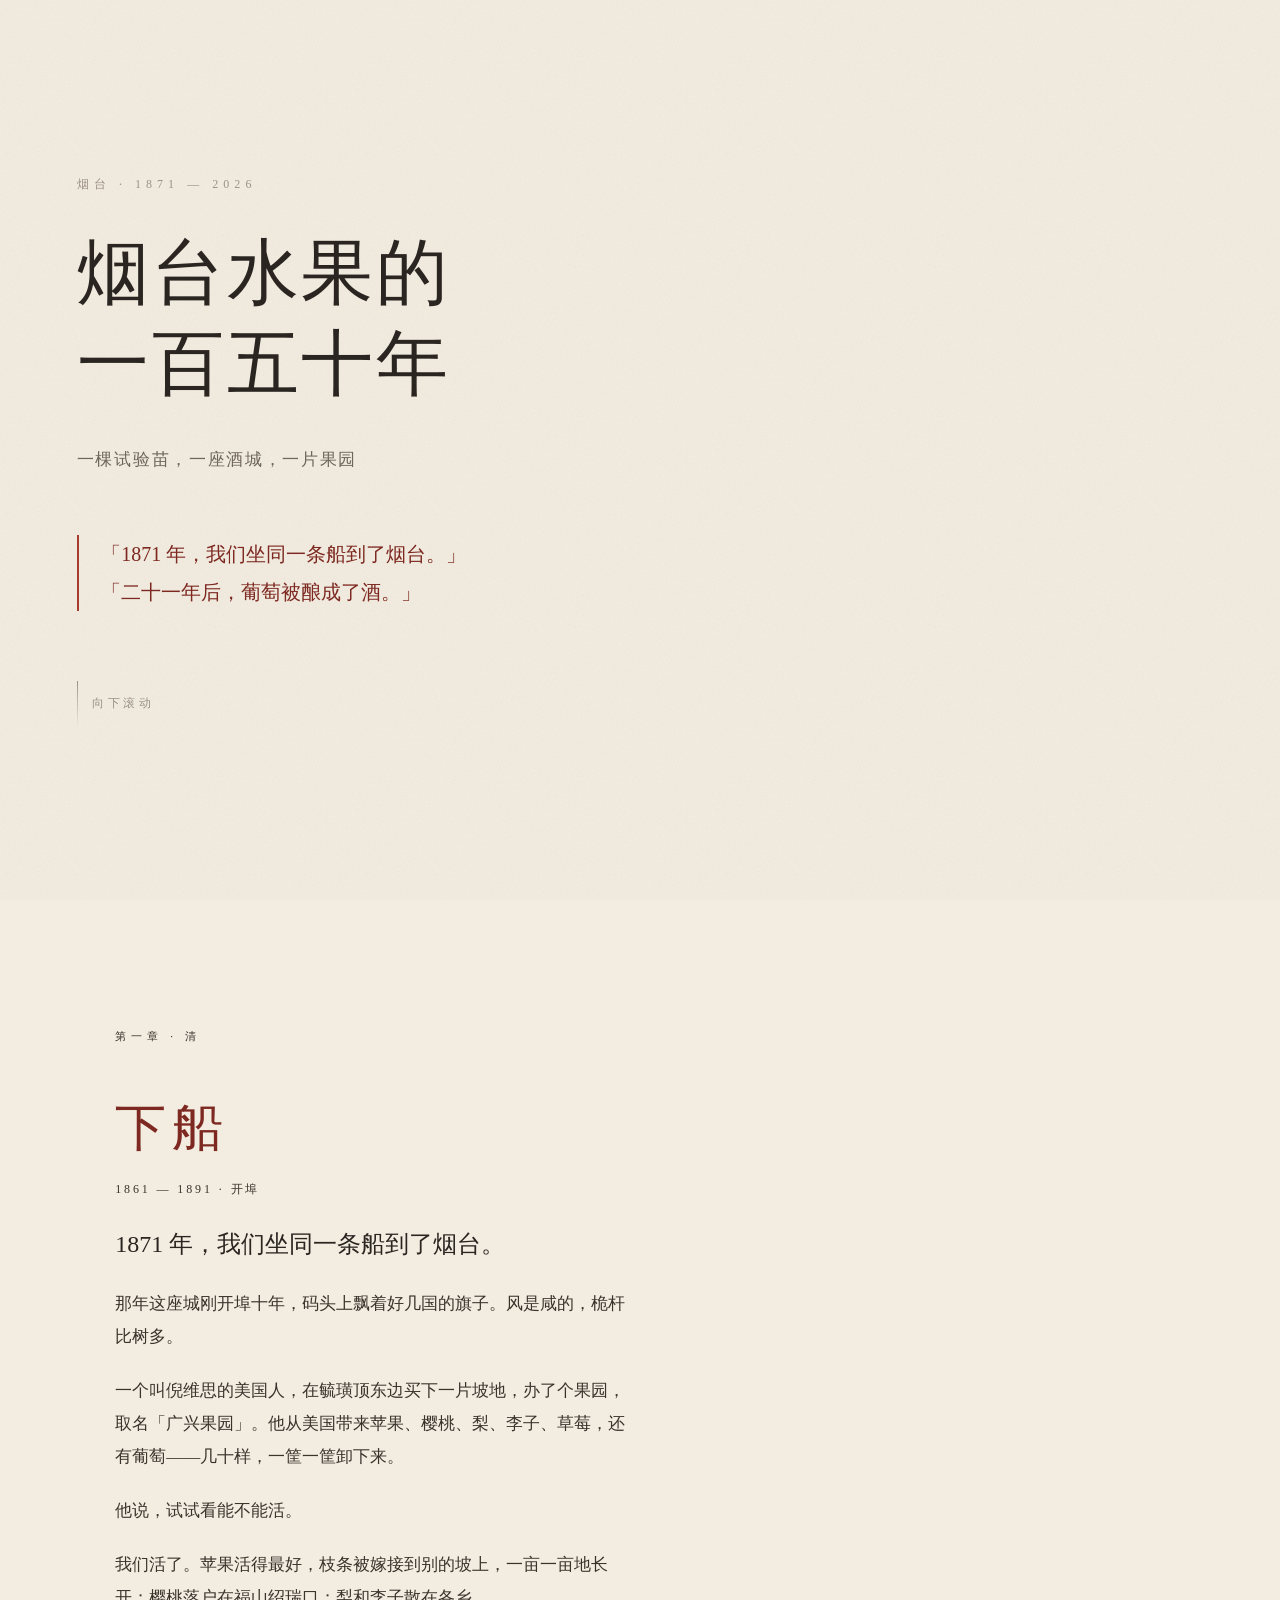
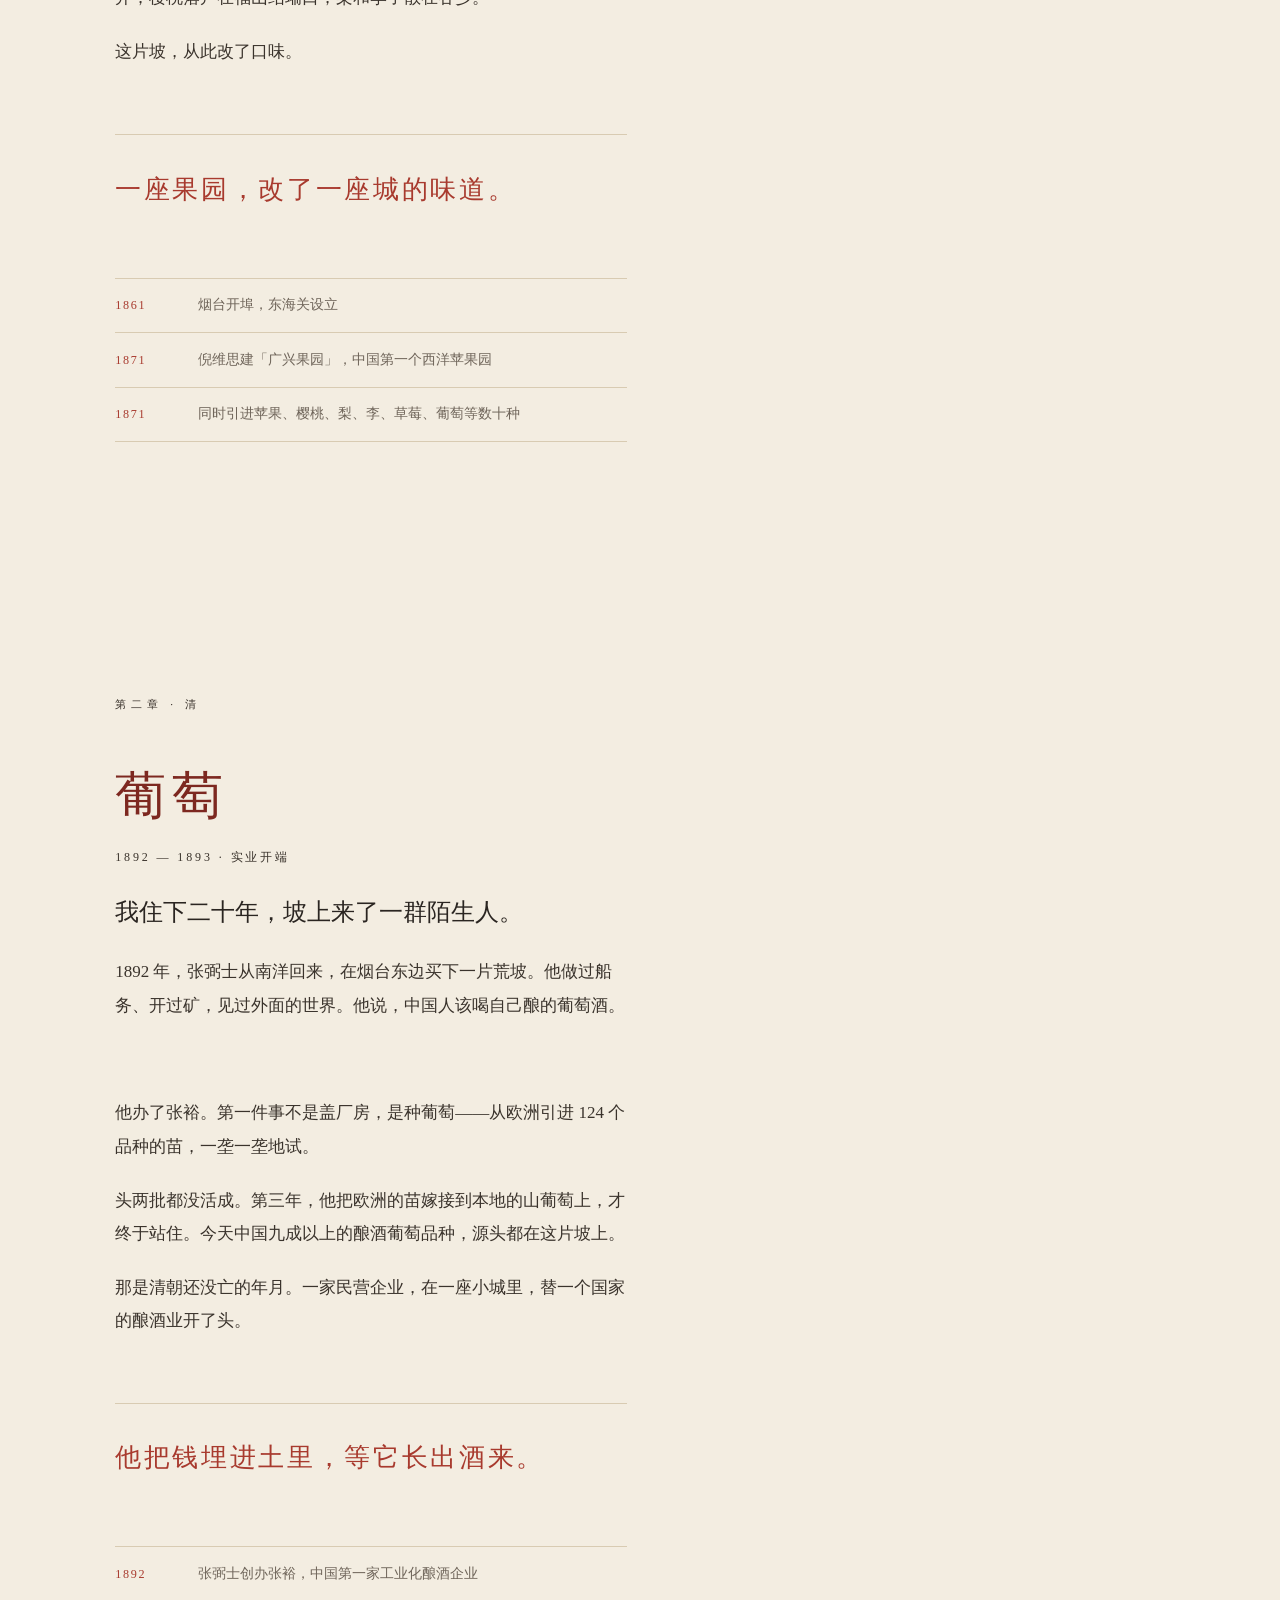
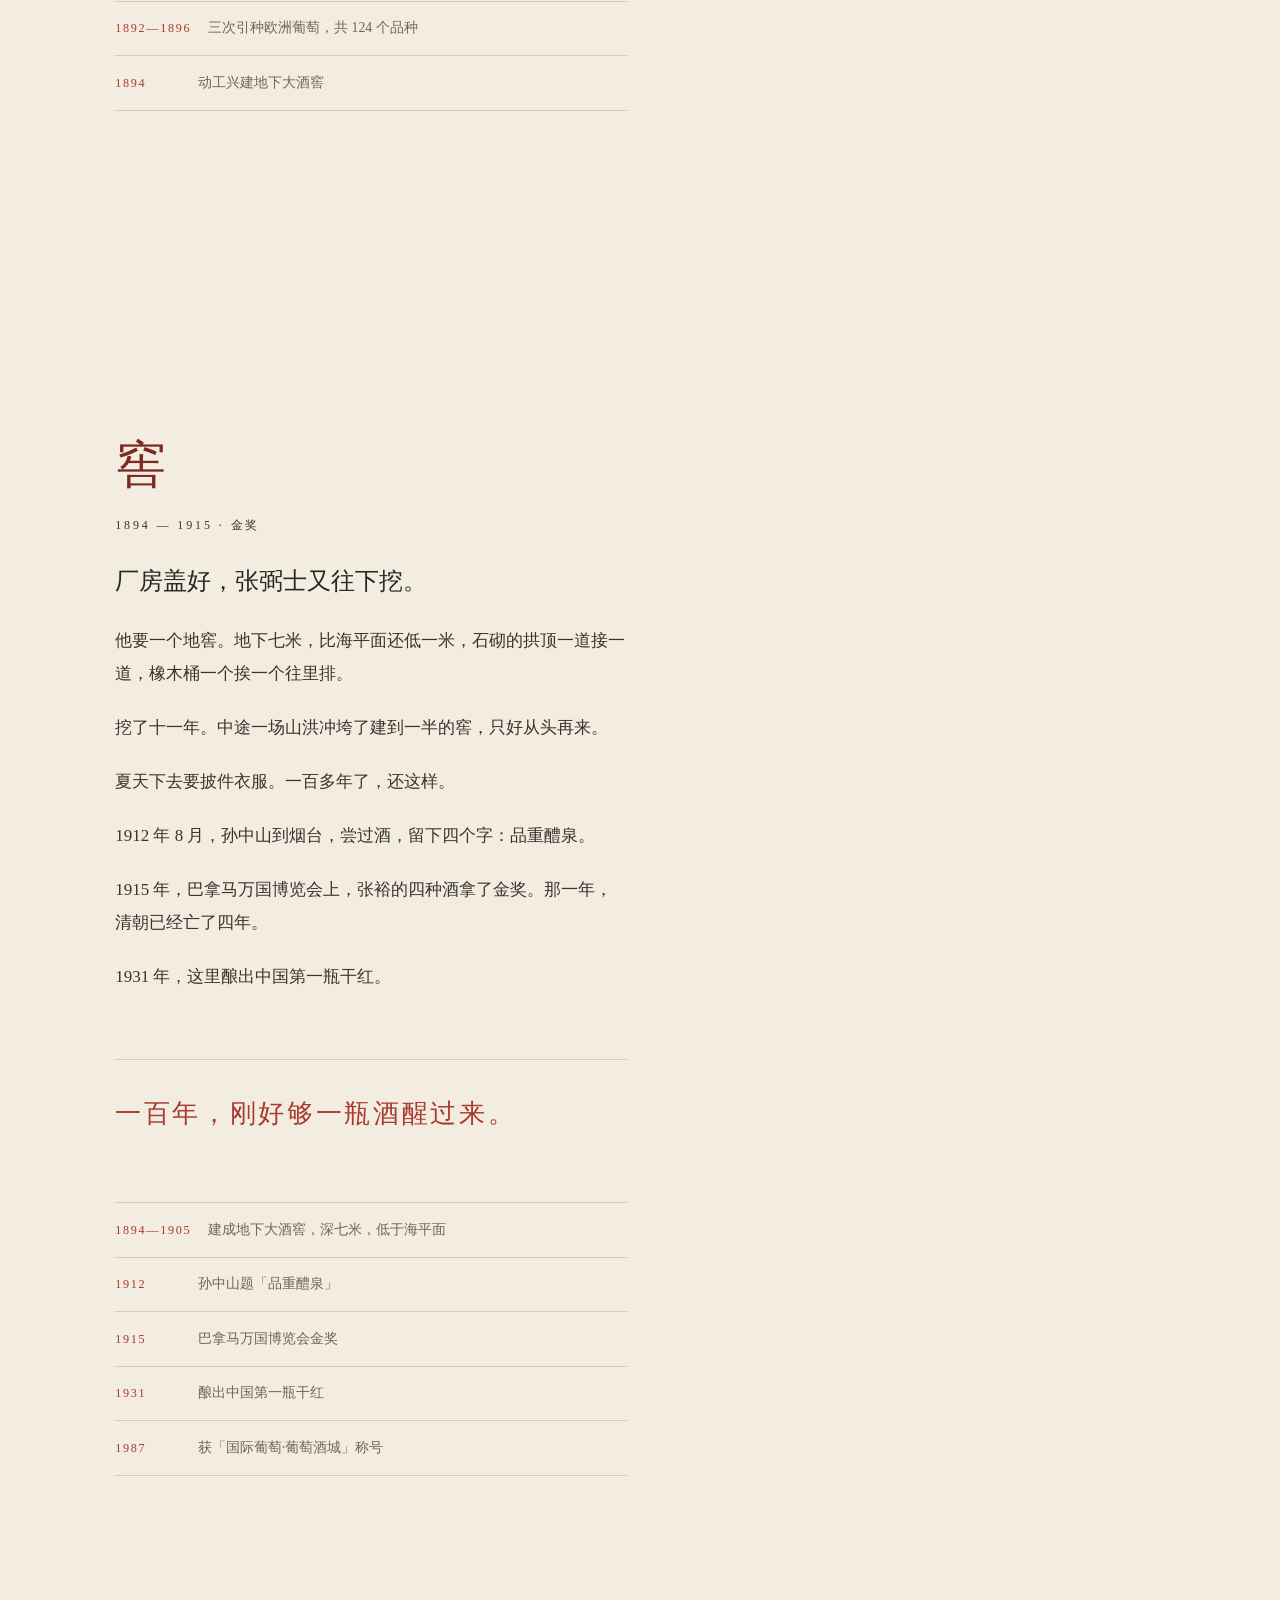
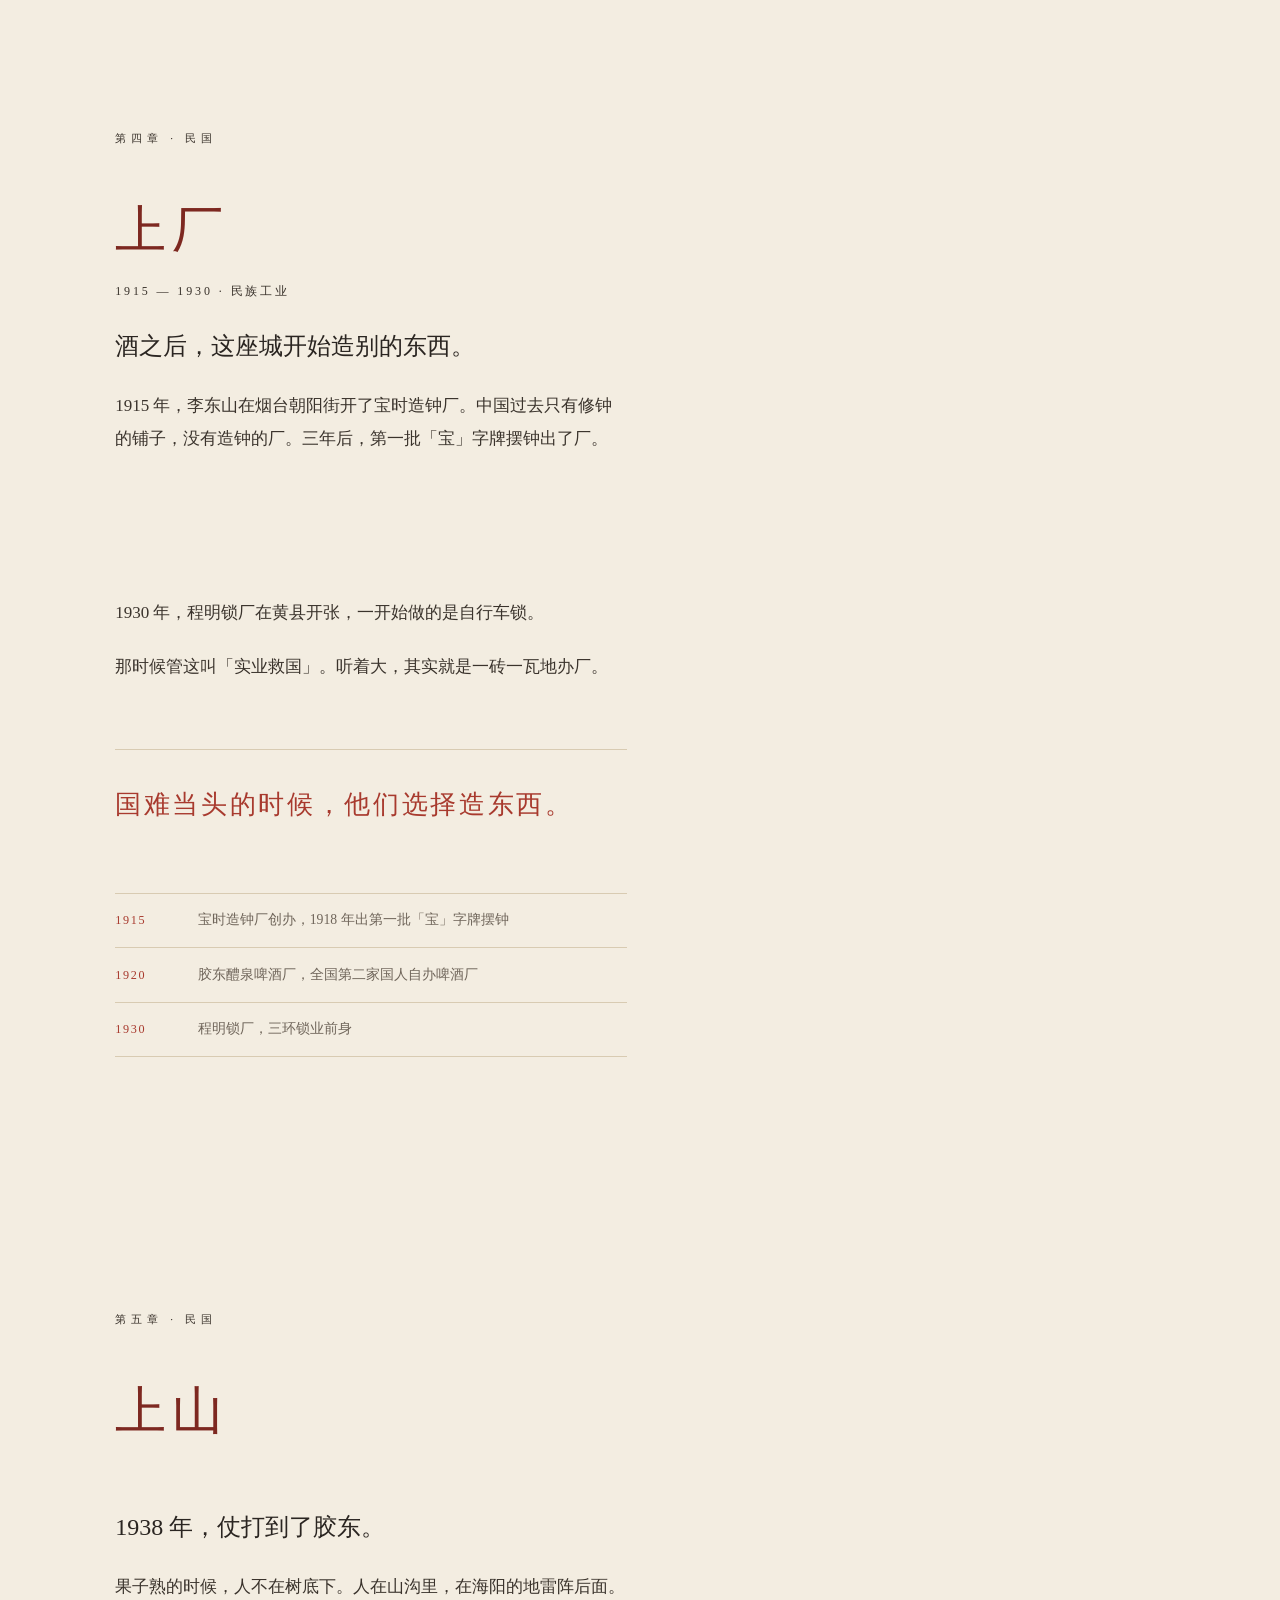
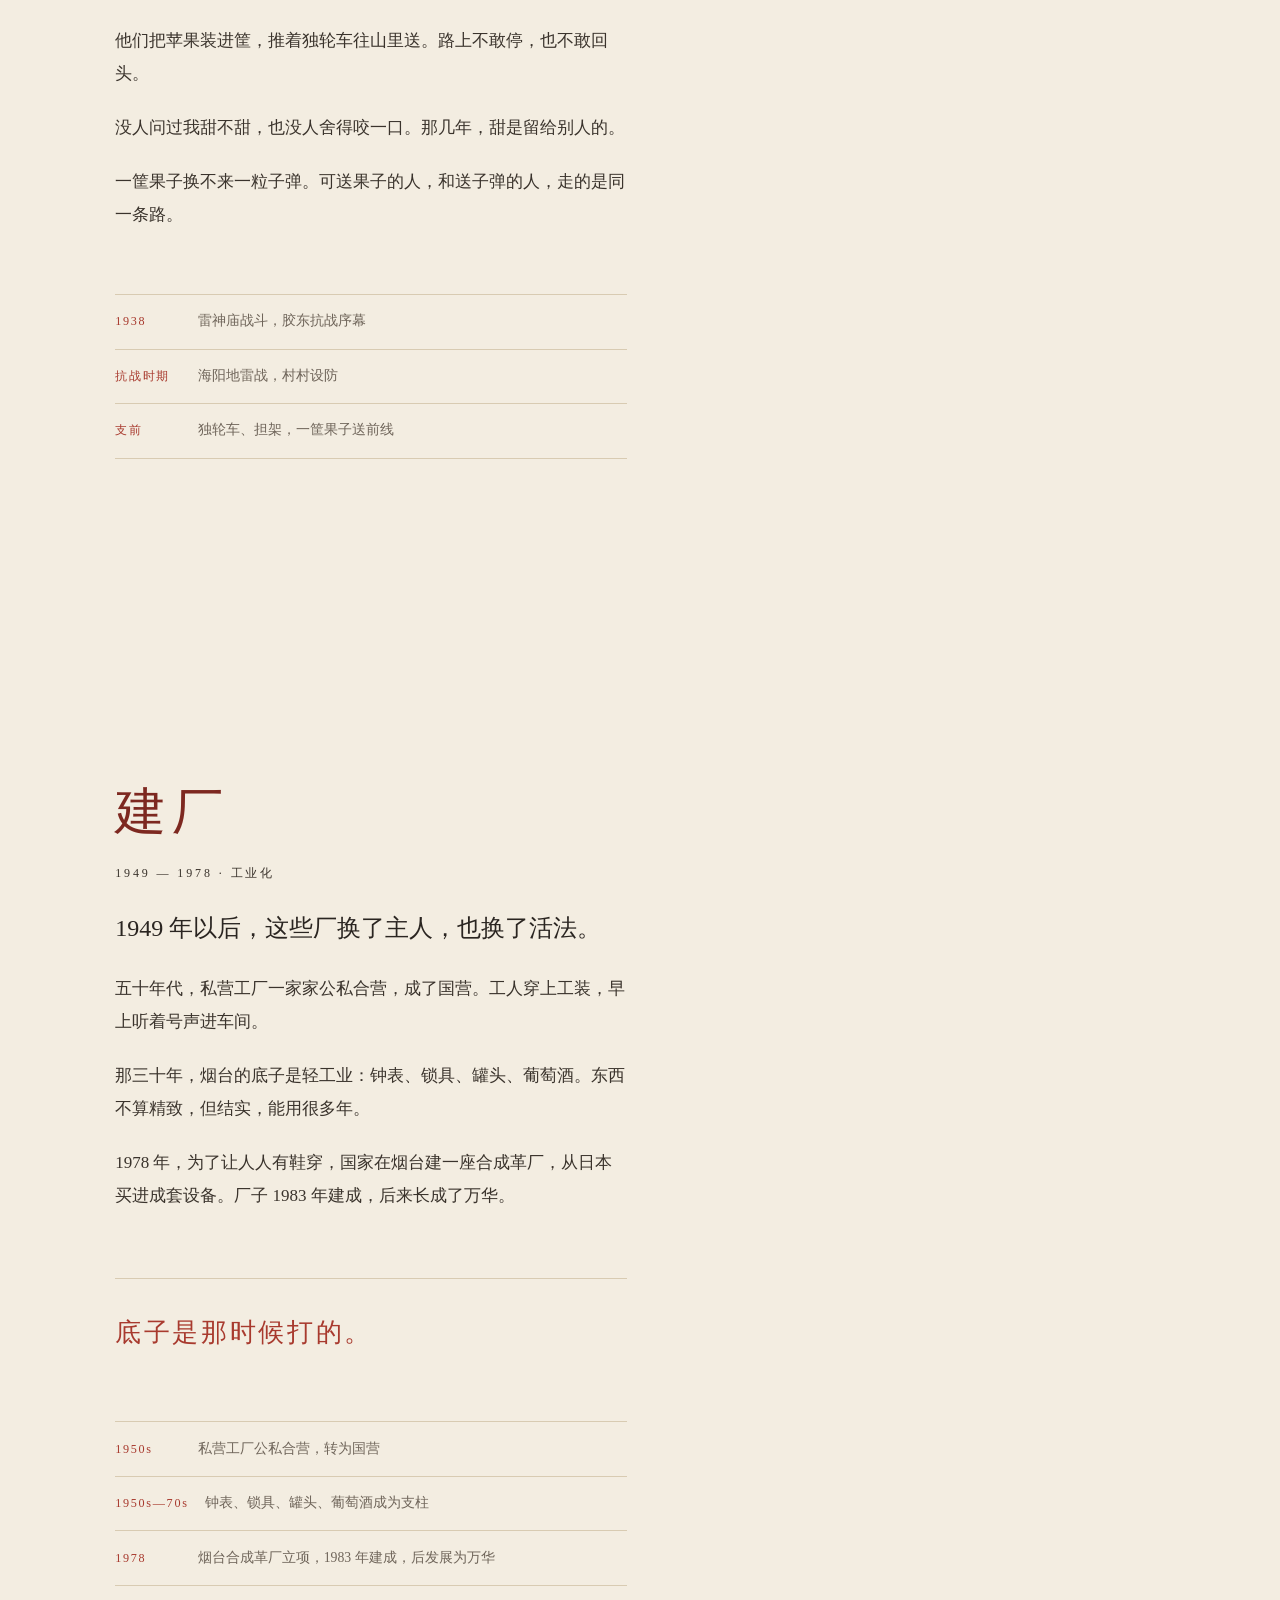
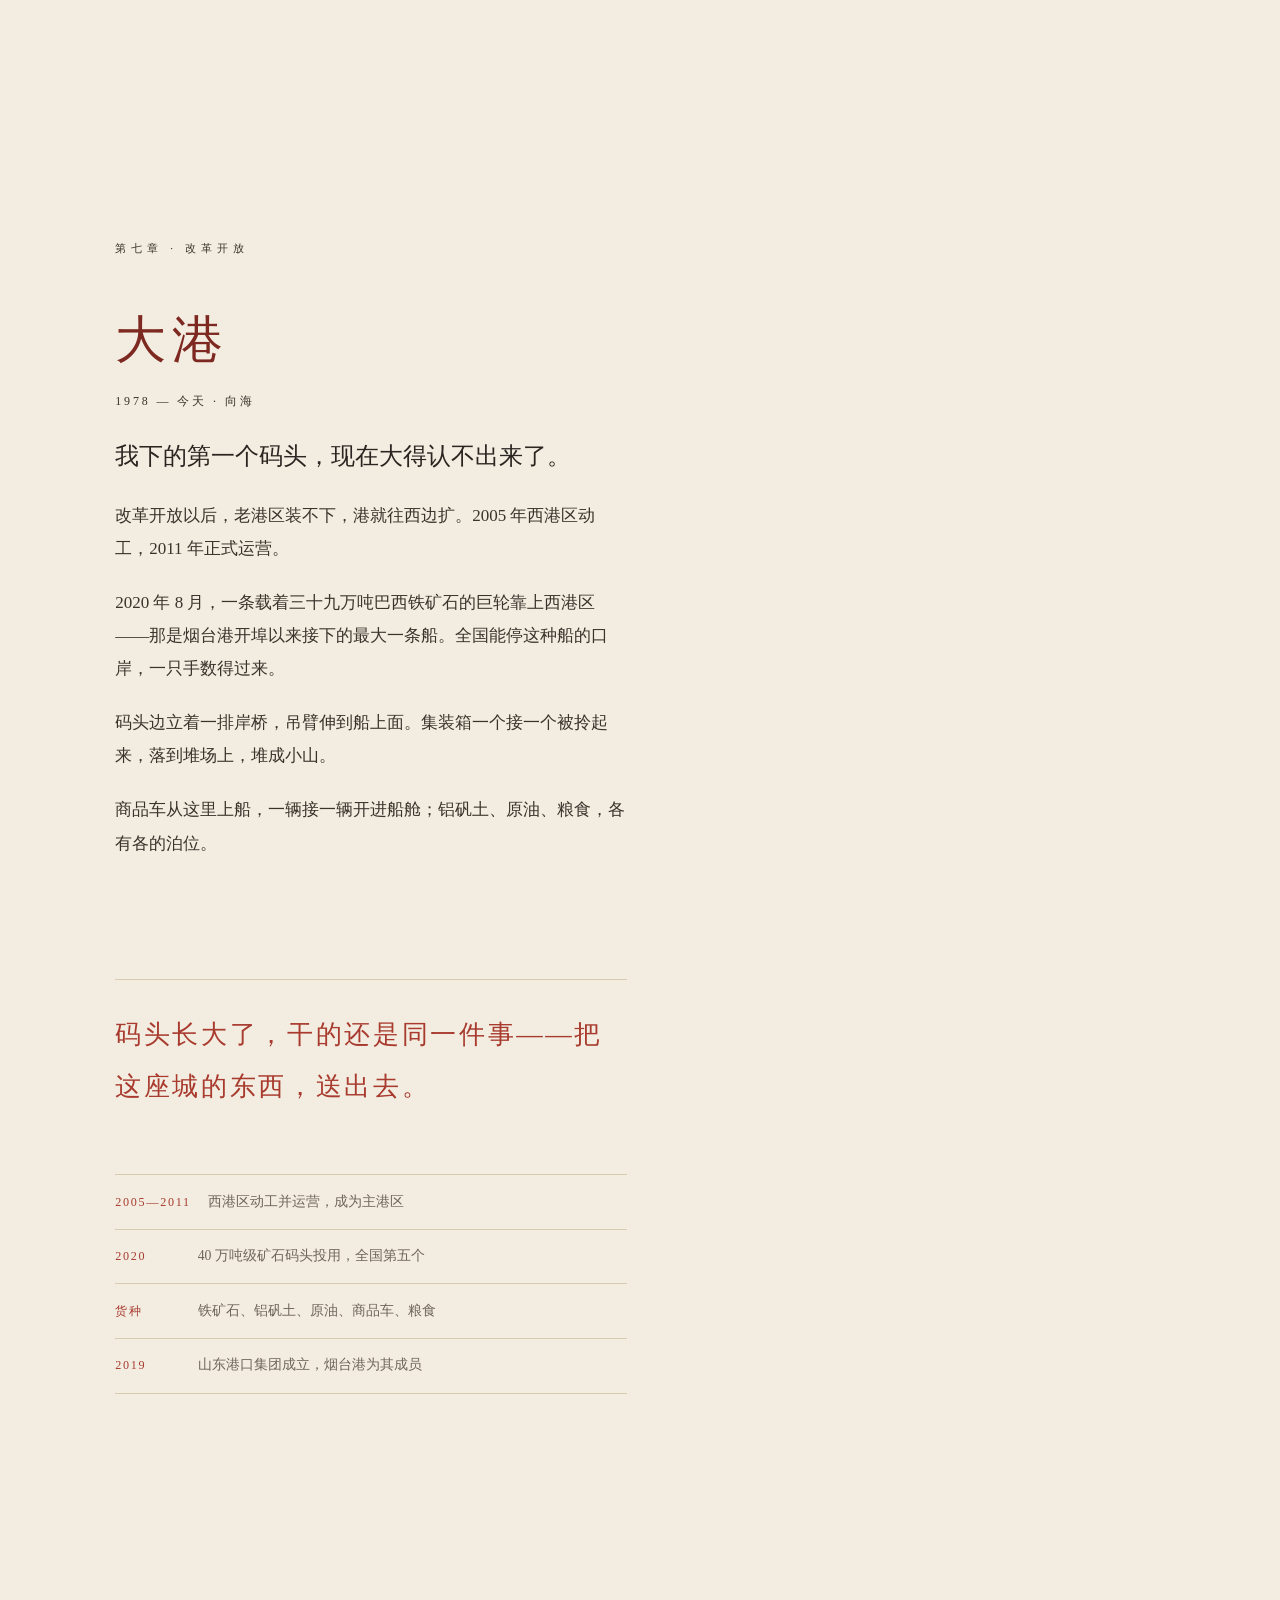
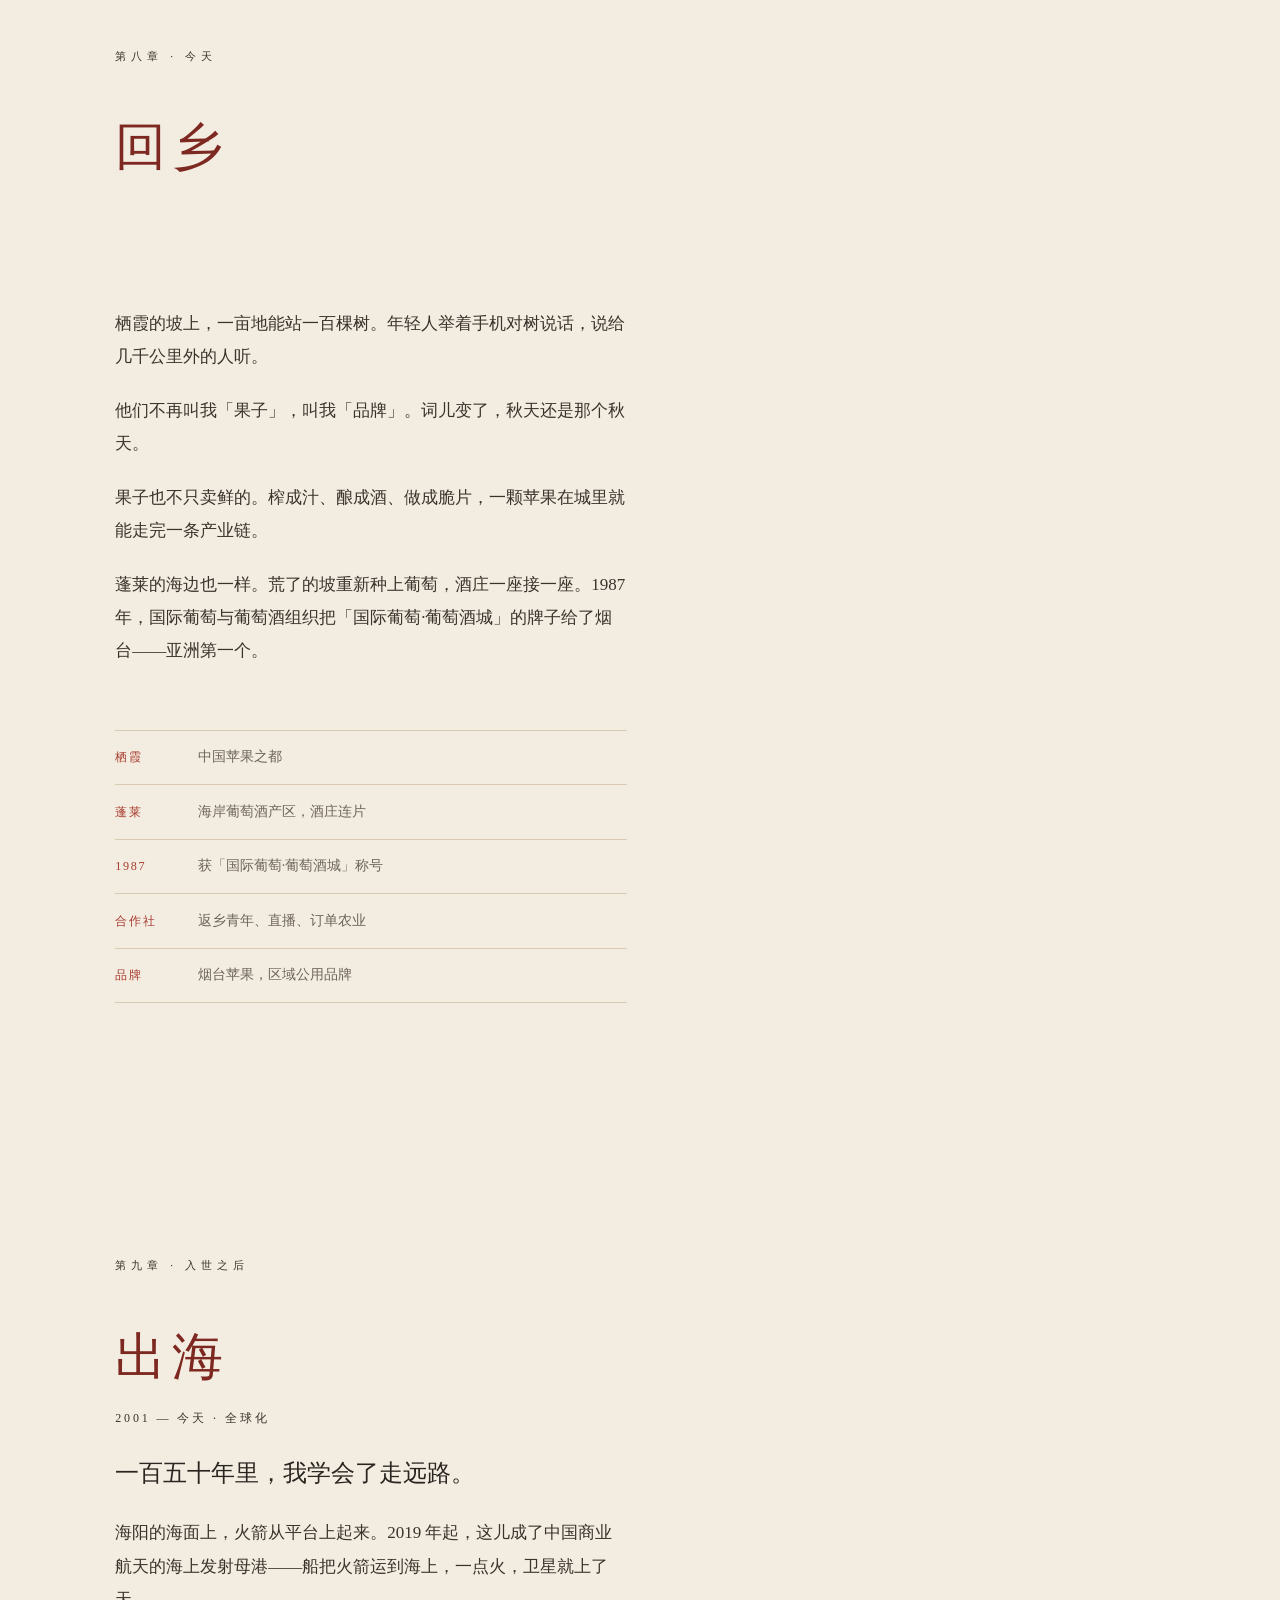
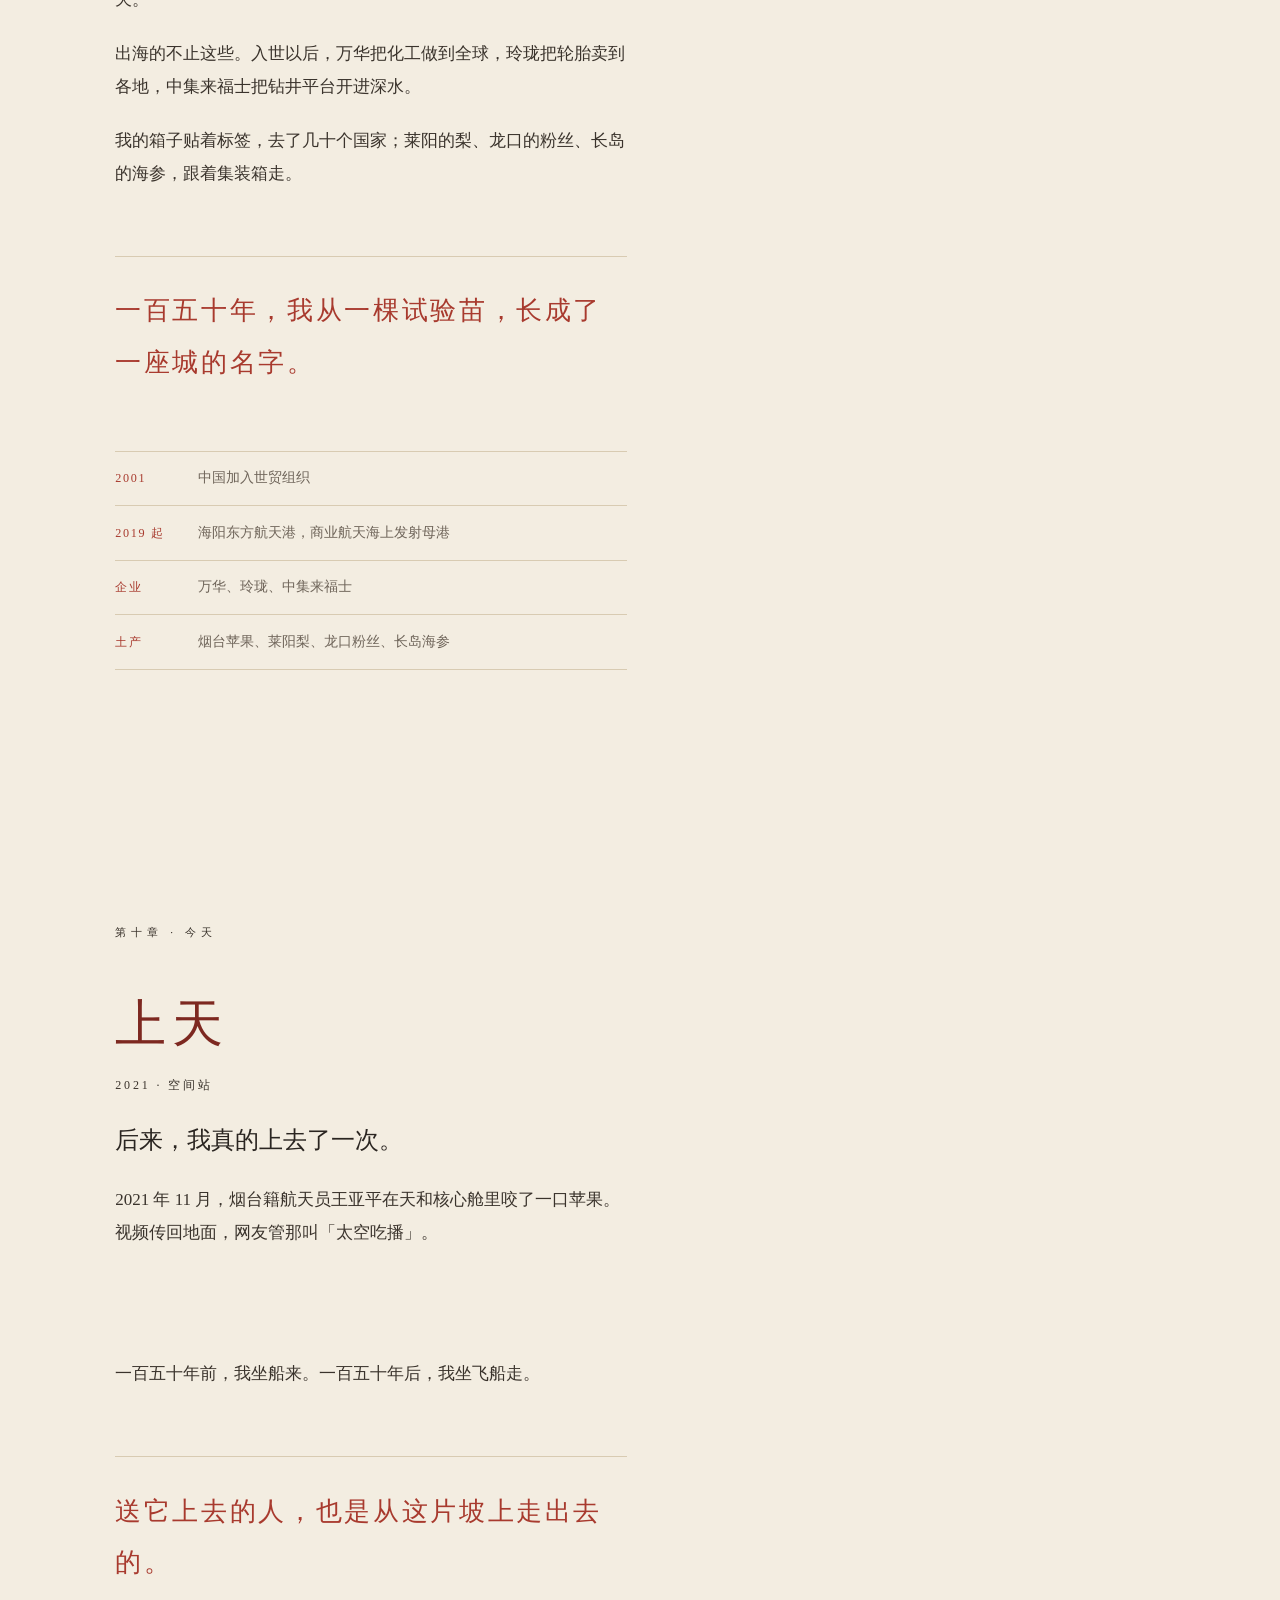
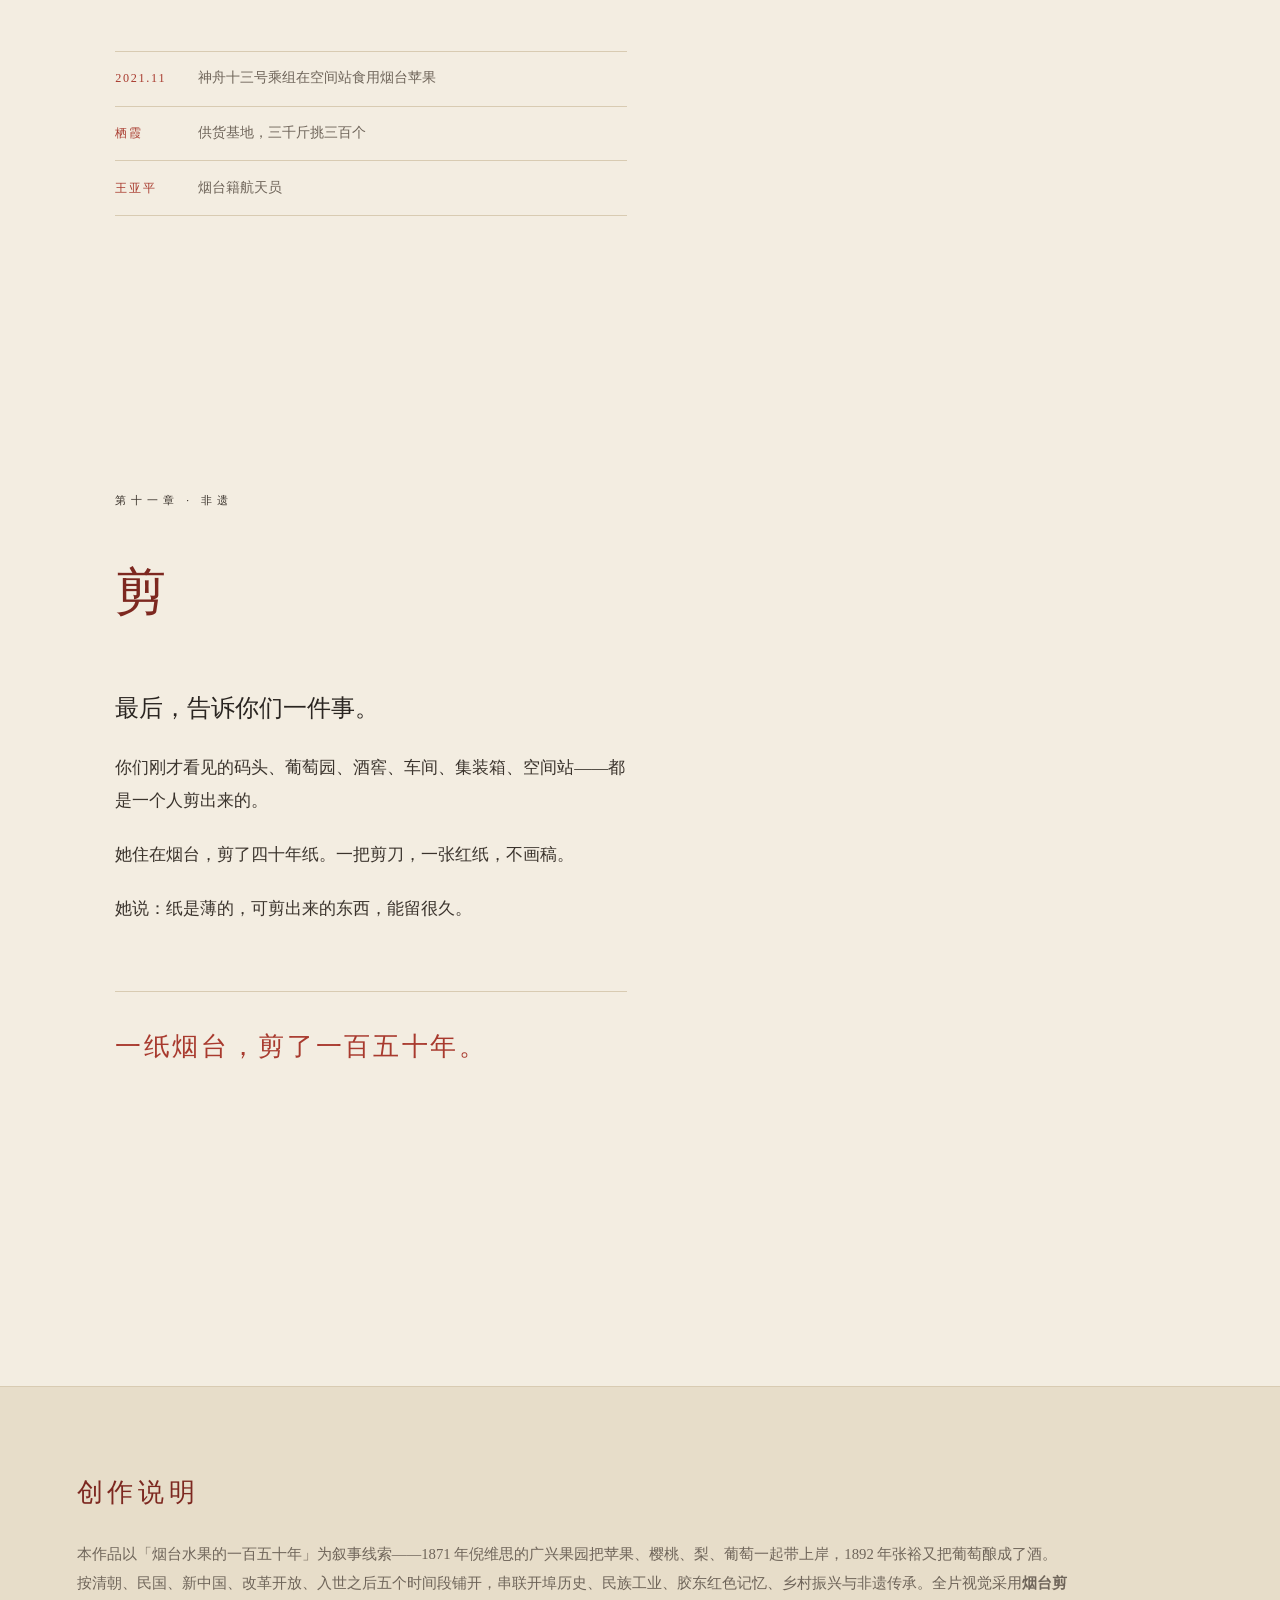
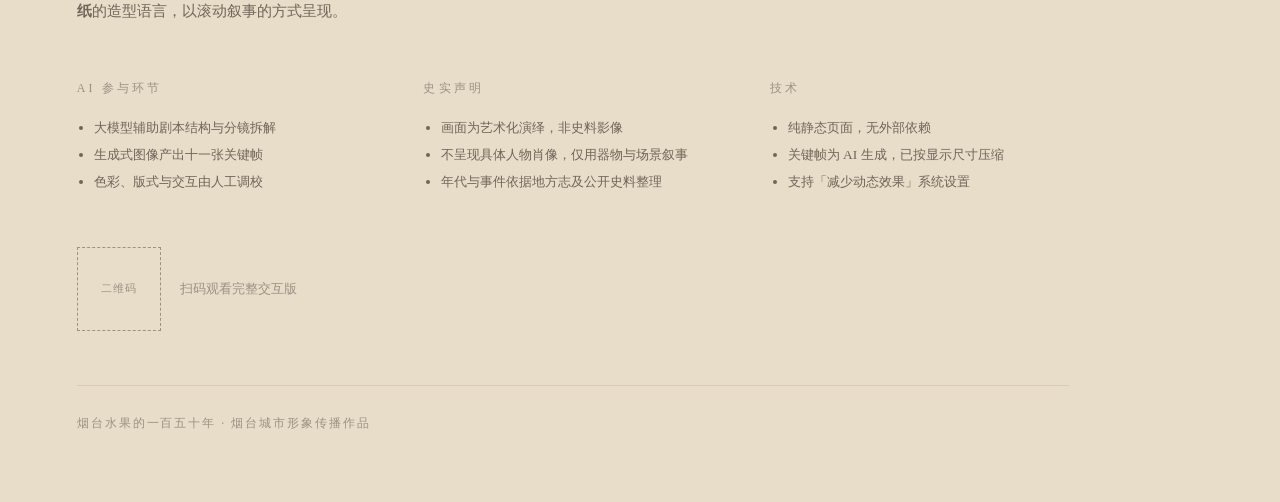
==== index.html @ d1e762d7 "烟台水果的一百五十年：剪纸滚动叙事网页 按清朝、民国、新中国、改革开放、入世之后五个时间段铺开， 十一章对应十一张 AI 生成剪纸关键帧：    下船 1861 · 葡萄 1892 · 窖 1894 " ====
<!DOCTYPE html>
<html lang="zh-CN">
<head>
<meta charset="UTF-8">
<meta name="viewport" content="width=device-width, initial-scale=1">
<title>烟台水果的一百五十年</title>
<meta name="description" content="用烟台剪纸的视觉语言，讲述烟台水果从 1871 年到今天的一百五十年。">
<link rel="stylesheet" href="assets/css/style.css">
<!-- 无脚本时不要藏文字，否则禁用 JS 的人会看到一片空白 -->
<script>document.documentElement.className += ' js';</script>
<link rel="preload" as="image"
      imagesrcset="assets/img/scene-1-800.webp 800w, assets/img/scene-1-1080.webp 1080w, assets/img/scene-1.webp 1536w"
      imagesizes="(max-width: 900px) 86vw, 620px">
</head>
<body>

<div class="progress" aria-hidden="true"><i id="progressBar"></i></div>

<nav class="rail" aria-label="章节导航">
  <a href="#ch1"  data-nav="1"  title="壹 · 下船"><span></span></a>
  <a href="#ch2"  data-nav="2"  title="贰 · 葡萄"><span></span></a>
  <a href="#ch3"  data-nav="3"  title="叁 · 窖"><span></span></a>
  <a href="#ch4"  data-nav="4"  title="肆 · 上厂"><span></span></a>
  <a href="#ch5"  data-nav="5"  title="伍 · 上山"><span></span></a>
  <a href="#ch6"  data-nav="6"  title="陆 · 建厂"><span></span></a>
  <a href="#ch7"  data-nav="7"  title="柒 · 大港"><span></span></a>
  <a href="#ch8"  data-nav="8"  title="捌 · 回乡"><span></span></a>
  <a href="#ch9"  data-nav="9"  title="玖 · 出海"><span></span></a>
  <a href="#ch10" data-nav="10" title="拾 · 上天"><span></span></a>
  <a href="#ch11" data-nav="11" title="拾壹 · 剪"><span></span></a>
</nav>

<!-- 固定舞台：一张张剪纸 -->
<div class="stage" id="stage" aria-hidden="true">
  <div class="paper-frame" id="paperFrame">
    <div class="stage-inner" id="stageInner">

      <div class="scene" id="scene-1">
        <img src="assets/img/scene-1.webp"
             srcset="assets/img/scene-1-800.webp 800w,
                     assets/img/scene-1-1080.webp 1080w,
                     assets/img/scene-1.webp 1536w"
             sizes="(max-width: 900px) 86vw, 620px"
             width="1536" height="1024"
             alt="剪纸：1861 年烟台开埠的码头，帆船、烟台山灯塔，栈桥上一只装着苹果的木箱" decoding="async">
      </div>

      <div class="scene" id="scene-2">
        <img src="assets/img/scene-2.webp"
             srcset="assets/img/scene-2-800.webp 800w,
                     assets/img/scene-2-1080.webp 1080w,
                     assets/img/scene-2.webp 1536w"
             sizes="(max-width: 900px) 86vw, 620px"
             width="1536" height="1024" loading="lazy"
             alt="剪纸：山坡上的葡萄园，一排排葡萄架垂着果子，坡顶一座石砌小楼，远处是海" decoding="async">
      </div>

      <div class="scene" id="scene-3">
        <img src="assets/img/scene-3.webp"
             srcset="assets/img/scene-3-800.webp 800w,
                     assets/img/scene-3-1080.webp 1080w,
                     assets/img/scene-3.webp 1536w"
             sizes="(max-width: 900px) 86vw, 620px"
             width="1536" height="1024" loading="lazy"
             alt="剪纸：地下酒窖的拱形甬道，两侧排列着橡木酒桶，尽头透进一点光" decoding="async">
      </div>

      <div class="scene" id="scene-4">
        <img src="assets/img/scene-4.webp"
             srcset="assets/img/scene-4-800.webp 800w,
                     assets/img/scene-4-1080.webp 1080w,
                     assets/img/scene-4.webp 1536w"
             sizes="(max-width: 900px) 86vw, 620px"
             width="1536" height="1024" loading="lazy"
             alt="剪纸：红酒瓶与高脚杯、啤酒杯、苹果、梨、老式座钟并排摆在长桌上" decoding="async">
      </div>

      <div class="scene" id="scene-5">
        <img src="assets/img/scene-5.webp"
             srcset="assets/img/scene-5-800.webp 800w,
                     assets/img/scene-5-1080.webp 1080w,
                     assets/img/scene-5.webp 1536w"
             sizes="(max-width: 900px) 86vw, 620px"
             width="1536" height="1024" loading="lazy"
             alt="剪纸：胶东山区，一个人推着独轮车往山里送苹果，山坡上是松树与秋雁" decoding="async">
      </div>

      <div class="scene" id="scene-6">
        <img src="assets/img/scene-6.webp"
             srcset="assets/img/scene-6-800.webp 800w,
                     assets/img/scene-6-1080.webp 1080w,
                     assets/img/scene-6.webp 1536w"
             sizes="(max-width: 900px) 86vw, 620px"
             width="1536" height="1024" loading="lazy"
             alt="剪纸：上世纪五六十年代的工厂车间，并排的老式机床、天车轨道与砖砌烟囱" decoding="async">
      </div>

      <div class="scene" id="scene-7">
        <img src="assets/img/scene-7.webp"
             srcset="assets/img/scene-7-800.webp 800w,
                     assets/img/scene-7-1080.webp 1080w,
                     assets/img/scene-7.webp 1536w"
             sizes="(max-width: 900px) 86vw, 620px"
             width="1536" height="1024" loading="lazy"
             alt="剪纸：现代集装箱码头，高高的岸桥伸向一艘集装箱船，堆场上码着一层层货柜" decoding="async">
      </div>

      <div class="scene" id="scene-8">
        <img src="assets/img/scene-8.webp"
             srcset="assets/img/scene-8-800.webp 800w,
                     assets/img/scene-8-1080.webp 1080w,
                     assets/img/scene-8.webp 1536w"
             sizes="(max-width: 900px) 86vw, 620px"
             width="1536" height="1024" loading="lazy"
             alt="剪纸：栖霞的苹果园秋收，梯田上立着风机，树下摆着装满苹果的柳条筐" decoding="async">
      </div>

      <div class="scene" id="scene-9">
        <img src="assets/img/scene-9.webp"
             srcset="assets/img/scene-9-800.webp 800w,
                     assets/img/scene-9-1080.webp 1080w,
                     assets/img/scene-9.webp 1536w"
             sizes="(max-width: 900px) 86vw, 620px"
             width="1536" height="1024" loading="lazy"
             alt="剪纸：海阳海上发射平台，火箭升空，海浪与贴着标签的木箱" decoding="async">
      </div>

      <div class="scene" id="scene-10">
        <img src="assets/img/scene-10.webp"
             srcset="assets/img/scene-10-800.webp 800w,
                     assets/img/scene-10-1080.webp 1080w,
                     assets/img/scene-10.webp 1536w"
             sizes="(max-width: 900px) 86vw, 620px"
             width="1536" height="1024" loading="lazy"
             alt="剪纸：航天员在天和核心舱里举起一枚咬过一口的苹果，舷窗外是地球的弧线" decoding="async">
      </div>

      <div class="scene" id="scene-11">
        <img src="assets/img/scene-11.webp"
             srcset="assets/img/scene-11-800.webp 800w,
                     assets/img/scene-11-1080.webp 1080w,
                     assets/img/scene-11.webp 1536w"
             sizes="(max-width: 900px) 86vw, 620px"
             width="1536" height="1024" loading="lazy"
             alt="剪纸：一张红纸上剪出苹果的形状，旁边放着一把剪刀和红色纸屑" decoding="async">
      </div>

    </div>
  </div>
</div>

<header class="hero">
  <div class="hero-inner">
    <p class="eyebrow">烟台 · 1871 — 2026</p>
    <h1>烟台水果的<br>一百五十年</h1>
    <p class="hero-sub">一棵试验苗，一座酒城，一片果园</p>
    <p class="hero-quote">「1871 年，我们坐同一条船到了烟台。」<br>「二十一年后，葡萄被酿成了酒。」</p>
    <div class="scroll-hint"><span></span>向下滚动</div>
  </div>
</header>

<main class="scrolly" id="scrolly">
  <div class="copy">

    <section class="ch" id="ch1" data-chapter="1">
      <p class="ch-kicker">第一章 · 清</p>
      <h2>下船</h2>
      <p class="ch-year">1861 — 1891 · 开埠</p>
      <p class="lead">1871 年，我们坐同一条船到了烟台。</p>
      <p>那年这座城刚开埠十年，码头上飘着好几国的旗子。风是咸的，桅杆比树多。</p>
      <p>一个叫倪维思的美国人，在毓璜顶东边买下一片坡地，办了个果园，取名「广兴果园」。他从美国带来苹果、樱桃、梨、李子、草莓，还有葡萄——几十样，一筐一筐卸下来。</p>
      <p>他说，试试看能不能活。</p>
      <p>我们活了。苹果活得最好，枝条被嫁接到别的坡上，一亩一亩地长开；樱桃落户在福山绍瑞口；梨和李子散在各乡。</p>
      <p>这片坡，从此改了口味。</p>
      <p class="punch">一座果园，改了一座城的味道。</p>
      <ul class="facts">
        <li><b>1861</b> 烟台开埠，东海关设立</li>
        <li><b>1871</b> 倪维思建「广兴果园」，中国第一个西洋苹果园</li>
        <li><b>1871</b> 同时引进苹果、樱桃、梨、李、草莓、葡萄等数十种</li>
      </ul>
    </section>

    <section class="ch" id="ch2" data-chapter="2">
      <p class="ch-kicker">第二章 · 清</p>
      <h2>葡萄</h2>
      <p class="ch-year">1892 — 1893 · 实业开端</p>
      <p class="lead">我住下二十年，坡上来了一群陌生人。</p>
      <p>1892 年，张弼士从南洋回来，在烟台东边买下一片荒坡。他做过船务、开过矿，见过外面的世界。他说，中国人该喝自己酿的葡萄酒。</p>
      <p>倪维思带来的那些葡萄是吃的。这一批不一样，是拿来酿的。</p>
      <p>他办了张裕。第一件事不是盖厂房，是种葡萄——从欧洲引进 124 个品种的苗，一垄一垄地试。</p>
      <p>头两批都没活成。第三年，他把欧洲的苗嫁接到本地的山葡萄上，才终于站住。今天中国九成以上的酿酒葡萄品种，源头都在这片坡上。</p>
      <p>那是清朝还没亡的年月。一家民营企业，在一座小城里，替一个国家的酿酒业开了头。</p>
      <p class="punch">他把钱埋进土里，等它长出酒来。</p>
      <ul class="facts">
        <li><b>1892</b> 张弼士创办张裕，中国第一家工业化酿酒企业</li>
        <li><b>1892—1896</b> 三次引种欧洲葡萄，共 124 个品种</li>
        <li><b>1894</b> 动工兴建地下大酒窖</li>
      </ul>
    </section>

    <section class="ch" id="ch3" data-chapter="3">
      <p class="ch-kicker">第三章 · 清</p>
      <h2>窖</h2>
      <p class="ch-year">1894 — 1915 · 金奖</p>
      <p class="lead">厂房盖好，张弼士又往下挖。</p>
      <p>他要一个地窖。地下七米，比海平面还低一米，石砌的拱顶一道接一道，橡木桶一个挨一个往里排。</p>
      <p>挖了十一年。中途一场山洪冲垮了建到一半的窖，只好从头再来。</p>
      <p>夏天下去要披件衣服。一百多年了，还这样。</p>
      <p>1912 年 8 月，孙中山到烟台，尝过酒，留下四个字：品重醴泉。</p>
      <p>1915 年，巴拿马万国博览会上，张裕的四种酒拿了金奖。那一年，清朝已经亡了四年。</p>
      <p>1931 年，这里酿出中国第一瓶干红。</p>
      <p class="punch">一百年，刚好够一瓶酒醒过来。</p>
      <ul class="facts">
        <li><b>1894—1905</b> 建成地下大酒窖，深七米，低于海平面</li>
        <li><b>1912</b> 孙中山题「品重醴泉」</li>
        <li><b>1915</b> 巴拿马万国博览会金奖</li>
        <li><b>1931</b> 酿出中国第一瓶干红</li>
        <li><b>1987</b> 获「国际葡萄·葡萄酒城」称号</li>
      </ul>
    </section>

    <section class="ch" id="ch4" data-chapter="4">
      <p class="ch-kicker">第四章 · 民国</p>
      <h2>上厂</h2>
      <p class="ch-year">1915 — 1930 · 民族工业</p>
      <p class="lead">酒之后，这座城开始造别的东西。</p>
      <p>1915 年，李东山在烟台朝阳街开了宝时造钟厂。中国过去只有修钟的铺子，没有造钟的厂。三年后，第一批「宝」字牌摆钟出了厂。</p>
      <p>1920 年，荣成的王益斋几个人凑了五万大洋，在南山脚下办起胶东醴泉啤酒厂——全国第二家国人自办的啤酒厂。头几年一直赔钱，磨麦子的还是驴。</p>
      <p>1930 年，程明锁厂在黄县开张，一开始做的是自行车锁。</p>
      <p>那时候管这叫「实业救国」。听着大，其实就是一砖一瓦地办厂。</p>
      <p class="punch">国难当头的时候，他们选择造东西。</p>
      <ul class="facts">
        <li><b>1915</b> 宝时造钟厂创办，1918 年出第一批「宝」字牌摆钟</li>
        <li><b>1920</b> 胶东醴泉啤酒厂，全国第二家国人自办啤酒厂</li>
        <li><b>1930</b> 程明锁厂，三环锁业前身</li>
      </ul>
    </section>

    <section class="ch" id="ch5" data-chapter="5">
      <p class="ch-kicker">第五章 · 民国</p>
      <h2>上山</h2>
      <p class="ch-year">1938 — 1949 · 支前</p>
      <p class="lead">1938 年，仗打到了胶东。</p>
      <p>果子熟的时候，人不在树底下。人在山沟里，在海阳的地雷阵后面。</p>
      <p>他们把苹果装进筐，推着独轮车往山里送。路上不敢停，也不敢回头。</p>
      <p>没人问过我甜不甜，也没人舍得咬一口。那几年，甜是留给别人的。</p>
      <p>一筐果子换不来一粒子弹。可送果子的人，和送子弹的人，走的是同一条路。</p>
      <ul class="facts">
        <li><b>1938</b> 雷神庙战斗，胶东抗战序幕</li>
        <li><b>抗战时期</b> 海阳地雷战，村村设防</li>
        <li><b>支前</b> 独轮车、担架，一筐果子送前线</li>
      </ul>
    </section>

    <section class="ch" id="ch6" data-chapter="6">
      <p class="ch-kicker">第六章 · 新中国</p>
      <h2>建厂</h2>
      <p class="ch-year">1949 — 1978 · 工业化</p>
      <p class="lead">1949 年以后，这些厂换了主人，也换了活法。</p>
      <p>五十年代，私营工厂一家家公私合营，成了国营。工人穿上工装，早上听着号声进车间。</p>
      <p>那三十年，烟台的底子是轻工业：钟表、锁具、罐头、葡萄酒。东西不算精致，但结实，能用很多年。</p>
      <p>1978 年，为了让人人有鞋穿，国家在烟台建一座合成革厂，从日本买进成套设备。厂子 1983 年建成，后来长成了万华。</p>
      <p class="punch">底子是那时候打的。</p>
      <ul class="facts">
        <li><b>1950s</b> 私营工厂公私合营，转为国营</li>
        <li><b>1950s—70s</b> 钟表、锁具、罐头、葡萄酒成为支柱</li>
        <li><b>1978</b> 烟台合成革厂立项，1983 年建成，后发展为万华</li>
      </ul>
    </section>

    <section class="ch" id="ch7" data-chapter="7">
      <p class="ch-kicker">第七章 · 改革开放</p>
      <h2>大港</h2>
      <p class="ch-year">1978 — 今天 · 向海</p>
      <p class="lead">我下的第一个码头，现在大得认不出来了。</p>
      <p>改革开放以后，老港区装不下，港就往西边扩。2005 年西港区动工，2011 年正式运营。</p>
      <p>2020 年 8 月，一条载着三十九万吨巴西铁矿石的巨轮靠上西港区——那是烟台港开埠以来接下的最大一条船。全国能停这种船的口岸，一只手数得过来。</p>
      <p>码头边立着一排岸桥，吊臂伸到船上面。集装箱一个接一个被拎起来，落到堆场上，堆成小山。</p>
      <p>商品车从这里上船，一辆接一辆开进船舱；铝矾土、原油、粮食，各有各的泊位。</p>
      <p>一百五十年前，我坐着帆船进来。现在同一片海面上，船比楼还高。</p>
      <p class="punch">码头长大了，干的还是同一件事——把这座城的东西，送出去。</p>
      <ul class="facts">
        <li><b>2005—2011</b> 西港区动工并运营，成为主港区</li>
        <li><b>2020</b> 40 万吨级矿石码头投用，全国第五个</li>
        <li><b>货种</b> 铁矿石、铝矾土、原油、商品车、粮食</li>
        <li><b>2019</b> 山东港口集团成立，烟台港为其成员</li>
      </ul>
    </section>

    <section class="ch" id="ch8" data-chapter="8">
      <p class="ch-kicker">第八章 · 今天</p>
      <h2>回乡</h2>
      <p class="ch-year">乡村振兴</p>
      <p class="lead">后来路通了，人又回来了。</p>
      <p>栖霞的坡上，一亩地能站一百棵树。年轻人举着手机对树说话，说给几千公里外的人听。</p>
      <p>他们不再叫我「果子」，叫我「品牌」。词儿变了，秋天还是那个秋天。</p>
      <p>果子也不只卖鲜的。榨成汁、酿成酒、做成脆片，一颗苹果在城里就能走完一条产业链。</p>
      <p>蓬莱的海边也一样。荒了的坡重新种上葡萄，酒庄一座接一座。1987 年，国际葡萄与葡萄酒组织把「国际葡萄·葡萄酒城」的牌子给了烟台——亚洲第一个。</p>
      <ul class="facts">
        <li><b>栖霞</b> 中国苹果之都</li>
        <li><b>蓬莱</b> 海岸葡萄酒产区，酒庄连片</li>
        <li><b>1987</b> 获「国际葡萄·葡萄酒城」称号</li>
        <li><b>合作社</b> 返乡青年、直播、订单农业</li>
        <li><b>品牌</b> 烟台苹果，区域公用品牌</li>
      </ul>
    </section>

    <section class="ch" id="ch9" data-chapter="9">
      <p class="ch-kicker">第九章 · 入世之后</p>
      <h2>出海</h2>
      <p class="ch-year">2001 — 今天 · 全球化</p>
      <p class="lead">一百五十年里，我学会了走远路。</p>
      <p>海阳的海面上，火箭从平台上起来。2019 年起，这儿成了中国商业航天的海上发射母港——船把火箭运到海上，一点火，卫星就上了天。</p>
      <p>出海的不止这些。入世以后，万华把化工做到全球，玲珑把轮胎卖到各地，中集来福士把钻井平台开进深水。</p>
      <p>我的箱子贴着标签，去了几十个国家；莱阳的梨、龙口的粉丝、长岛的海参，跟着集装箱走。</p>
      <p class="punch">一百五十年，我从一棵试验苗，长成了一座城的名字。</p>
      <ul class="facts">
        <li><b>2001</b> 中国加入世贸组织</li>
        <li><b>2019 起</b> 海阳东方航天港，商业航天海上发射母港</li>
        <li><b>企业</b> 万华、玲珑、中集来福士</li>
        <li><b>土产</b> 烟台苹果、莱阳梨、龙口粉丝、长岛海参</li>
      </ul>
    </section>

    <section class="ch" id="ch10" data-chapter="10">
      <p class="ch-kicker">第十章 · 今天</p>
      <h2>上天</h2>
      <p class="ch-year">2021 · 空间站</p>
      <p class="lead">后来，我真的上去了一次。</p>
      <p>2021 年 11 月，烟台籍航天员王亚平在天和核心舱里咬了一口苹果。视频传回地面，网友管那叫「太空吃播」。</p>
      <p>那批果子来自栖霞。供货的人说，三千斤里挑了三百个——要给在失重里飘了半年的人吃，得挑最周正的。</p>
      <p>一百五十年前，我坐船来。一百五十年后，我坐飞船走。</p>
      <p class="punch">送它上去的人，也是从这片坡上走出去的。</p>
      <ul class="facts">
        <li><b>2021.11</b> 神舟十三号乘组在空间站食用烟台苹果</li>
        <li><b>栖霞</b> 供货基地，三千斤挑三百个</li>
        <li><b>王亚平</b> 烟台籍航天员</li>
      </ul>
    </section>

    <section class="ch" id="ch11" data-chapter="11">
      <p class="ch-kicker">第十一章 · 非遗</p>
      <h2>剪</h2>
      <p class="ch-year">烟台剪纸</p>
      <p class="lead">最后，告诉你们一件事。</p>
      <p>你们刚才看见的码头、葡萄园、酒窖、车间、集装箱、空间站——都是一个人剪出来的。</p>
      <p>她住在烟台，剪了四十年纸。一把剪刀，一张红纸，不画稿。</p>
      <p>她说：纸是薄的，可剪出来的东西，能留很久。</p>
      <p class="punch">一纸烟台，剪了一百五十年。</p>
    </section>

  </div>
</main>

<footer class="site-footer">
  <div class="footer-inner">
    <h3>创作说明</h3>
    <p>本作品以「烟台水果的一百五十年」为叙事线索——1871 年倪维思的广兴果园把苹果、樱桃、梨、葡萄一起带上岸，1892 年张裕又把葡萄酿成了酒。按清朝、民国、新中国、改革开放、入世之后五个时间段铺开，串联开埠历史、民族工业、胶东红色记忆、乡村振兴与非遗传承。全片视觉采用<strong>烟台剪纸</strong>的造型语言，以滚动叙事的方式呈现。</p>
    <div class="footer-cols">
      <div>
        <h4>AI 参与环节</h4>
        <ul>
          <li>大模型辅助剧本结构与分镜拆解</li>
          <li>生成式图像产出十一张关键帧</li>
          <li>色彩、版式与交互由人工调校</li>
        </ul>
      </div>
      <div>
        <h4>史实声明</h4>
        <ul>
          <li>画面为艺术化演绎，非史料影像</li>
          <li>不呈现具体人物肖像，仅用器物与场景叙事</li>
          <li>年代与事件依据地方志及公开史料整理</li>
        </ul>
      </div>
      <div>
        <h4>技术</h4>
        <ul>
          <li>纯静态页面，无外部依赖</li>
          <li>关键帧为 AI 生成，已按显示尺寸压缩</li>
          <li>支持「减少动态效果」系统设置</li>
        </ul>
      </div>
    </div>
    <div class="qr-slot">
      <div class="qr-box">二维码</div>
      <p>扫码观看完整交互版</p>
    </div>
    <p class="copyright">烟台水果的一百五十年 · 烟台城市形象传播作品</p>
  </div>
</footer>

<script src="assets/js/main.js"></script>
</body>
</html>
---- assets/css/style.css ----
/* ==========================================================================
   《一颗苹果的一百五十年》— 视觉与版式
   设计原则：纸是底的，红是墨，留白是呼吸。
   场景现在是 AI 生成的关键帧，边框回纹是图里自带的，别裁。
   ========================================================================== */

:root {
  --paper:      #f3ede1;   /* 页面底色 */
  --paper-deep: #e7ddc9;
  --paper-edge: #d8cbb2;
  --sheet:      #faf5e9;   /* 作品纸面 */
  --ink:        #2a2521;
  --ink-soft:   #6f655a;
  --ink-faint:  #9c9184;
  --red:        #a83a2e;
  --red-deep:   #7d2820;

  --serif: "Noto Serif SC", "Source Han Serif SC", "Songti SC", "SimSun", serif;
  --kai:   "Kaiti SC", "STKaiti", "KaiTi", "Noto Serif SC", serif;

  --ease: cubic-bezier(.22, .61, .36, 1);
  --scene-ratio: 3 / 2;
}

* { box-sizing: border-box; }

html { scroll-behavior: smooth; }

body {
  margin: 0;
  background-color: var(--paper);
  color: var(--ink);
  font-family: var(--serif);
  font-size: 17px;
  line-height: 1.95;
  -webkit-font-smoothing: antialiased;
  overflow-x: hidden;
}

/* 宣纸纤维：一层极淡的噪点，让屏幕不像屏幕 */
body::before {
  content: "";
  position: fixed;
  inset: 0;
  z-index: 0;
  pointer-events: none;
  opacity: .45;
  mix-blend-mode: multiply;
  background-image: url("data:image/svg+xml,%3Csvg xmlns='http://www.w3.org/2000/svg' width='180' height='180'%3E%3Cfilter id='n'%3E%3CfeTurbulence type='fractalNoise' baseFrequency='0.85' numOctaves='3' stitchTiles='stitch'/%3E%3CfeColorMatrix type='saturate' values='0'/%3E%3C/filter%3E%3Crect width='180' height='180' filter='url(%23n)' opacity='0.2'/%3E%3C/svg%3E");
}

/* --------------------------------------------------------------------------
   进度条 / 章节导航
   -------------------------------------------------------------------------- */

.progress {
  position: fixed;
  top: 0; left: 0; right: 0;
  height: 2px;
  z-index: 60;
}
.progress i {
  display: block;
  height: 100%;
  width: 0;
  background: var(--red);
  transition: width .1s linear;
}

.rail {
  position: fixed;
  top: 50%;
  left: 26px;
  transform: translateY(-50%);
  z-index: 55;
  display: flex;
  flex-direction: column;
  gap: 26px;
  opacity: 0;
  transition: opacity .6s var(--ease);
}
body.stage-on .rail { opacity: 1; }

.rail a { display: block; padding: 6px 0; text-decoration: none; }
.rail a span {
  display: block;
  width: 18px;
  height: 1px;
  background: var(--ink-faint);
  transition: width .35s var(--ease), background .3s var(--ease);
}
.rail a:hover span { width: 28px; }
.rail a.is-active span { width: 34px; background: var(--red); }

/* --------------------------------------------------------------------------
   舞台：一张张剪纸作品
   -------------------------------------------------------------------------- */

.stage {
  position: fixed;
  top: 0; right: 0;
  width: 54vw;
  height: 100vh;
  z-index: 1;
  display: grid;
  place-items: center;
  pointer-events: none;
  opacity: 0;
  transition: opacity .7s var(--ease);
}
body.stage-on .stage { opacity: 1; }

.paper-frame {
  position: relative;
  width: min(86%, 620px);
  aspect-ratio: var(--scene-ratio);
  background: var(--sheet);
  box-shadow:
    0 1px 0 rgba(255, 255, 255, .8) inset,
    0 30px 60px -28px rgba(90, 68, 40, .5),
    0 4px 14px -6px rgba(90, 68, 40, .18);
  transform-origin: 50% 50%;
  transition: transform .2s linear, box-shadow .6s var(--ease);
}

/* 第五章的反转：整块画面收缩成一张纸 */
body.is-reveal .paper-frame {
  box-shadow:
    0 1px 0 rgba(255, 255, 255, .9) inset,
    0 40px 80px -30px rgba(60, 44, 26, .62),
    0 6px 18px -8px rgba(60, 44, 26, .28);
}

.stage-inner {
  position: absolute;
  inset: 0;
  transform-origin: 50% 50%;
}

.scene {
  position: absolute;
  inset: 0;
  opacity: 0;
  visibility: hidden;
  transform: scale(.985);
  transition: opacity .9s var(--ease), transform .9s var(--ease), visibility .9s;
}
.scene.is-active {
  opacity: 1;
  visibility: visible;
  transform: scale(1);
}

/* contain 而不是 cover：回纹边框一个像素都不能裁 */
.scene img {
  display: block;
  width: 100%;
  height: 100%;
  object-fit: contain;
}

/* --------------------------------------------------------------------------
   首屏
   -------------------------------------------------------------------------- */

.hero {
  position: relative;
  z-index: 2;
  min-height: 100vh;
  display: grid;
  align-items: center;
  padding: 8vh 6vw;
}

.hero-inner { max-width: 40rem; }

.eyebrow {
  margin: 0 0 2rem;
  font-size: 12px;
  letter-spacing: .42em;
  color: var(--ink-faint);
}

.hero h1 {
  margin: 0;
  font-family: var(--kai);
  font-weight: 400;
  font-size: clamp(2.9rem, 5.6vw, 4.8rem);
  line-height: 1.26;
  letter-spacing: .04em;
}

.hero-sub {
  margin: 2.2rem 0 0;
  font-size: clamp(.95rem, 1.4vw, 1.05rem);
  color: var(--ink-soft);
  letter-spacing: .1em;
}

.hero-quote {
  margin: 3.6rem 0 0;
  padding-left: 1.4rem;
  border-left: 2px solid var(--red);
  font-family: var(--kai);
  font-size: clamp(1.05rem, 1.8vw, 1.25rem);
  line-height: 1.9;
  color: var(--red-deep);
}

.scroll-hint {
  margin-top: 4.4rem;
  display: flex;
  align-items: center;
  gap: .9rem;
  font-size: 12px;
  letter-spacing: .3em;
  color: var(--ink-faint);
}
.scroll-hint span {
  display: block;
  width: 1px;
  height: 46px;
  background: linear-gradient(to bottom, var(--ink-faint), transparent);
  animation: drip 2.4s var(--ease) infinite;
}
@keyframes drip {
  0%   { transform: scaleY(.2); transform-origin: top; opacity: 0; }
  40%  { transform: scaleY(1);  transform-origin: top; opacity: 1; }
  100% { transform: scaleY(1);  transform-origin: top; opacity: 0; }
}

/* --------------------------------------------------------------------------
   正文：左侧文字，右侧剪纸
   -------------------------------------------------------------------------- */

.scrolly {
  position: relative;
  z-index: 2;
  padding-bottom: 10vh;
}

.copy {
  width: min(42vw, 32rem);
  margin-left: max(9vw, 7rem);
}

/* 段落浮起：读起来像纸页一张张翻过去 */
html.js .ch > * {
  opacity: 0;
  transform: translateY(18px);
  transition: opacity .9s var(--ease), transform .9s var(--ease);
}
html.js .ch > *.is-visible {
  opacity: 1;
  transform: none;
}

.ch {
  min-height: 100vh;
  display: flex;
  flex-direction: column;
  justify-content: center;
  padding: 14vh 0;
}

.ch-kicker {
  margin: 0;
  font-size: 11px;
  letter-spacing: .44em;
  color: var(--ink-faint);
}

.ch h2 {
  margin: .6rem 0 0;
  font-family: var(--kai);
  font-weight: 400;
  font-size: clamp(2.2rem, 4vw, 3.2rem);
  letter-spacing: .12em;
  color: var(--red-deep);
}

.ch-year {
  margin: .4rem 0 2.4rem;
  font-size: 12px;
  letter-spacing: .24em;
  color: var(--ink-faint);
}

.ch p { margin: 0 0 1.3rem; color: #3a332c; }

.ch .lead {
  font-family: var(--kai);
  font-size: clamp(1.22rem, 2.1vw, 1.5rem);
  line-height: 1.85;
  color: var(--ink);
}

.ch .punch {
  margin-top: 2.8rem;
  padding-top: 1.8rem;
  border-top: 1px solid var(--paper-edge);
  font-family: var(--kai);
  font-size: clamp(1.3rem, 2.3vw, 1.65rem);
  letter-spacing: .1em;
  color: var(--red);
}

.facts {
  list-style: none;
  margin: 2.6rem 0 0;
  padding: 0;
  border-top: 1px solid var(--paper-edge);
}
.facts li {
  padding: .9rem 0;
  border-bottom: 1px solid var(--paper-edge);
  font-size: .86rem;
  line-height: 1.8;
  color: var(--ink-soft);
}
.facts b {
  display: inline-block;
  min-width: 5.4em;
  margin-right: 1.1em;
  font-weight: 400;
  font-size: .76rem;
  letter-spacing: .14em;
  color: var(--red);
}

/* --------------------------------------------------------------------------
   页脚
   -------------------------------------------------------------------------- */

.site-footer {
  position: relative;
  z-index: 2;
  margin-top: 6vh;
  padding: 9vh 6vw 6vh;
  background: var(--paper-deep);
  border-top: 1px solid var(--paper-edge);
}

.footer-inner { max-width: 62rem; }

.site-footer h3 {
  margin: 0 0 1.4rem;
  font-family: var(--kai);
  font-weight: 400;
  font-size: 1.6rem;
  letter-spacing: .18em;
  color: var(--red-deep);
}

.site-footer p { color: var(--ink-soft); font-size: .92rem; }

.footer-cols {
  display: grid;
  grid-template-columns: repeat(3, minmax(0, 1fr));
  gap: 3rem;
  margin: 3.2rem 0;
}
.footer-cols h4 {
  margin: 0 0 .9rem;
  font-size: 12px;
  font-weight: 400;
  letter-spacing: .26em;
  color: var(--ink-faint);
}
.footer-cols ul {
  margin: 0;
  padding-left: 1.1rem;
  font-size: .84rem;
  line-height: 2;
  color: var(--ink-soft);
}

.qr-slot {
  display: flex;
  align-items: center;
  gap: 1.2rem;
  margin-top: 2.6rem;
}
.qr-box {
  width: 84px;
  height: 84px;
  display: grid;
  place-items: center;
  border: 1px dashed var(--ink-faint);
  font-size: 11px;
  letter-spacing: .1em;
  color: var(--ink-faint);
}
.qr-slot p { margin: 0; font-size: .82rem; color: var(--ink-faint); }

.copyright {
  margin-top: 3.4rem !important;
  padding-top: 1.6rem;
  border-top: 1px solid var(--paper-edge);
  font-size: .76rem !important;
  letter-spacing: .16em;
  color: var(--ink-faint) !important;
}

/* --------------------------------------------------------------------------
   移动端的内联场景位：桌面端永远空着
   -------------------------------------------------------------------------- */

.ch-scene { display: none; }

/* --------------------------------------------------------------------------
   窄屏：剪纸跟着每一章走
   -------------------------------------------------------------------------- */

@media (max-width: 900px) {
  body { font-size: 16px; }

  /* 钉不住的画就别钉了，改成每章一张 */
  .stage { display: none; }
  .rail { display: none; }

  .ch-scene {
    display: block;
    margin: 0 0 2.2rem;
  }
  .ch-scene .scene {
    position: static;
    inset: auto;
    width: 100%;
    aspect-ratio: var(--scene-ratio);
    opacity: 1;
    visibility: visible;
    transform: none;
    background: var(--sheet);
    box-shadow:
      0 1px 0 rgba(255, 255, 255, .8) inset,
      0 22px 44px -26px rgba(90, 68, 40, .5),
      0 4px 12px -6px rgba(90, 68, 40, .18);
  }

  .copy {
    width: min(100%, 34rem);
    margin: 0 auto;
    padding: 0 7vw;
  }

  .ch {
    min-height: auto;
    padding: 5vh 0 9vh;
  }

  .hero { padding-top: 10vh; padding-bottom: 6vh; }
  .scroll-hint { margin-top: 3rem; }

  .footer-cols { grid-template-columns: 1fr; gap: 2rem; }
}

/* --------------------------------------------------------------------------
   无障碍：尊重「减少动态效果」
   -------------------------------------------------------------------------- */

@media (prefers-reduced-motion: reduce) {
  html { scroll-behavior: auto; }
  .scroll-hint span { animation: none; }
  .scene, .stage, .paper-frame, .rail a span { transition: none; }
}
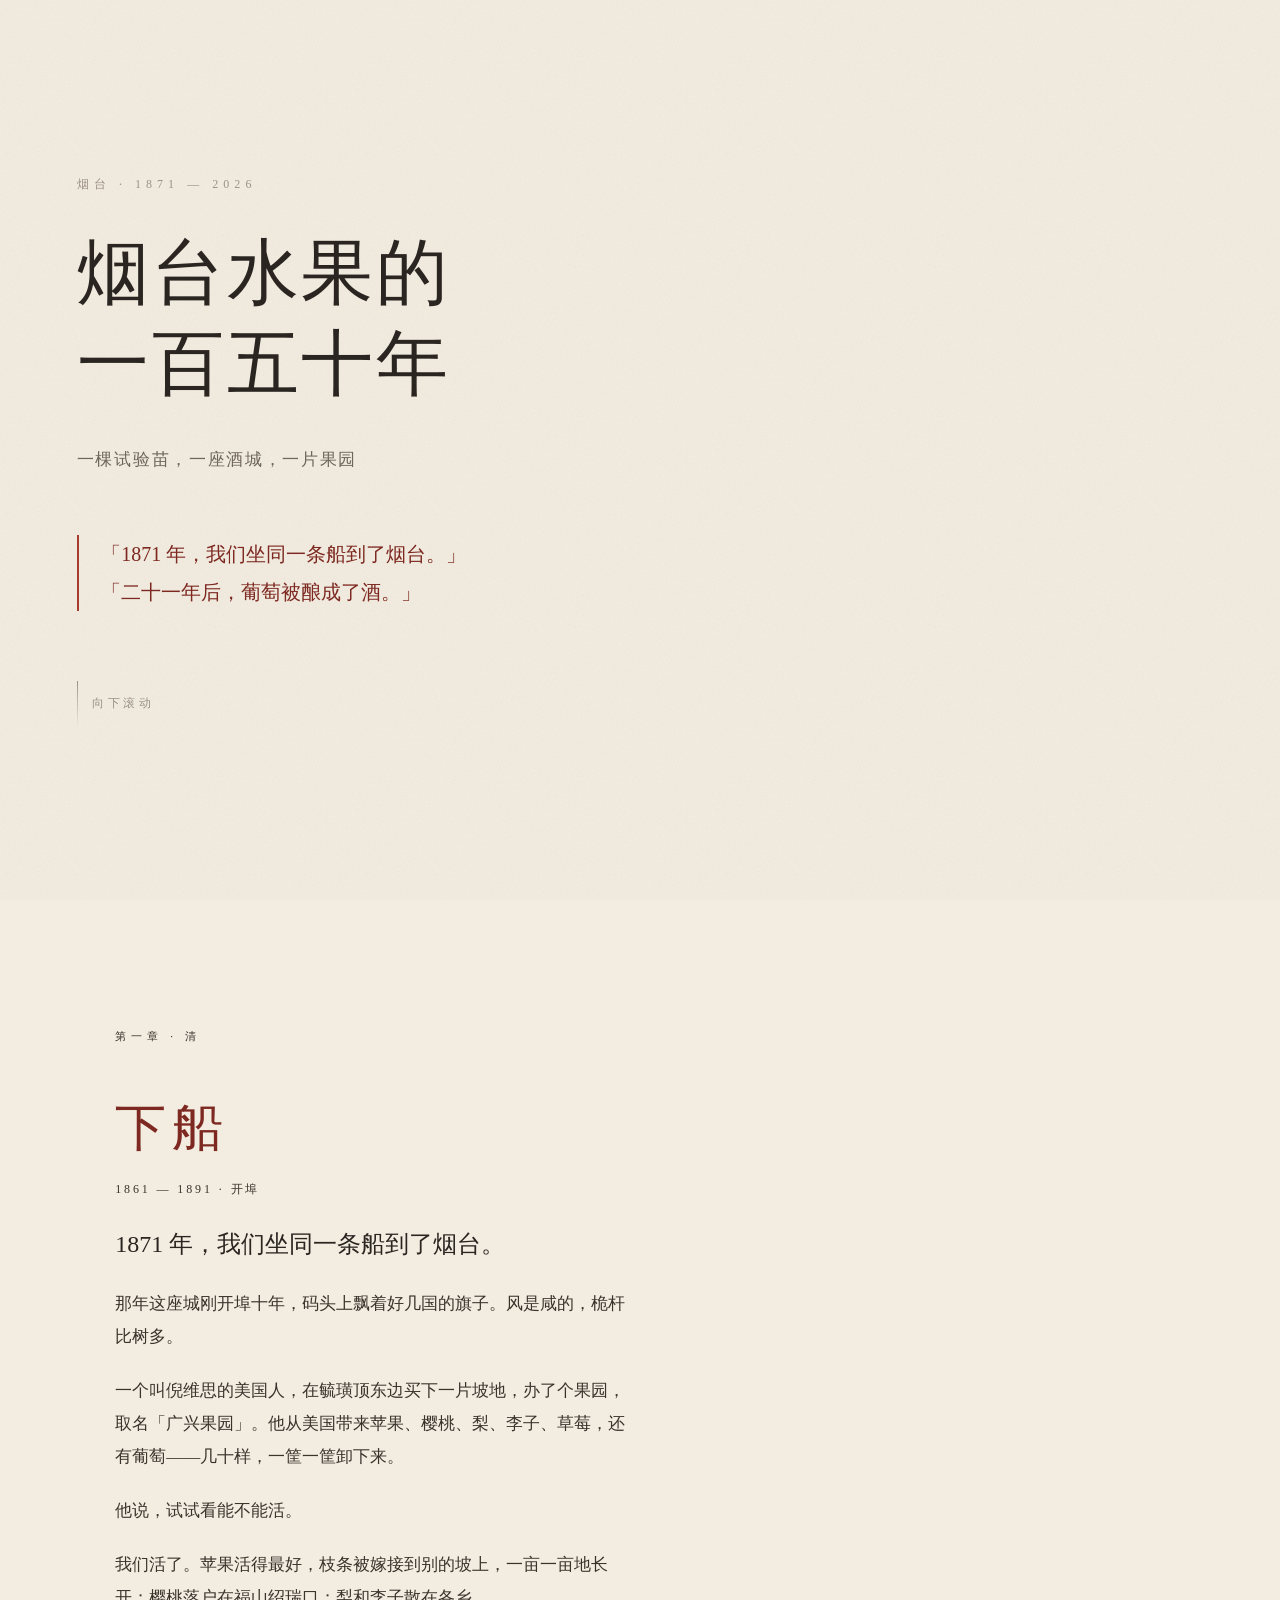
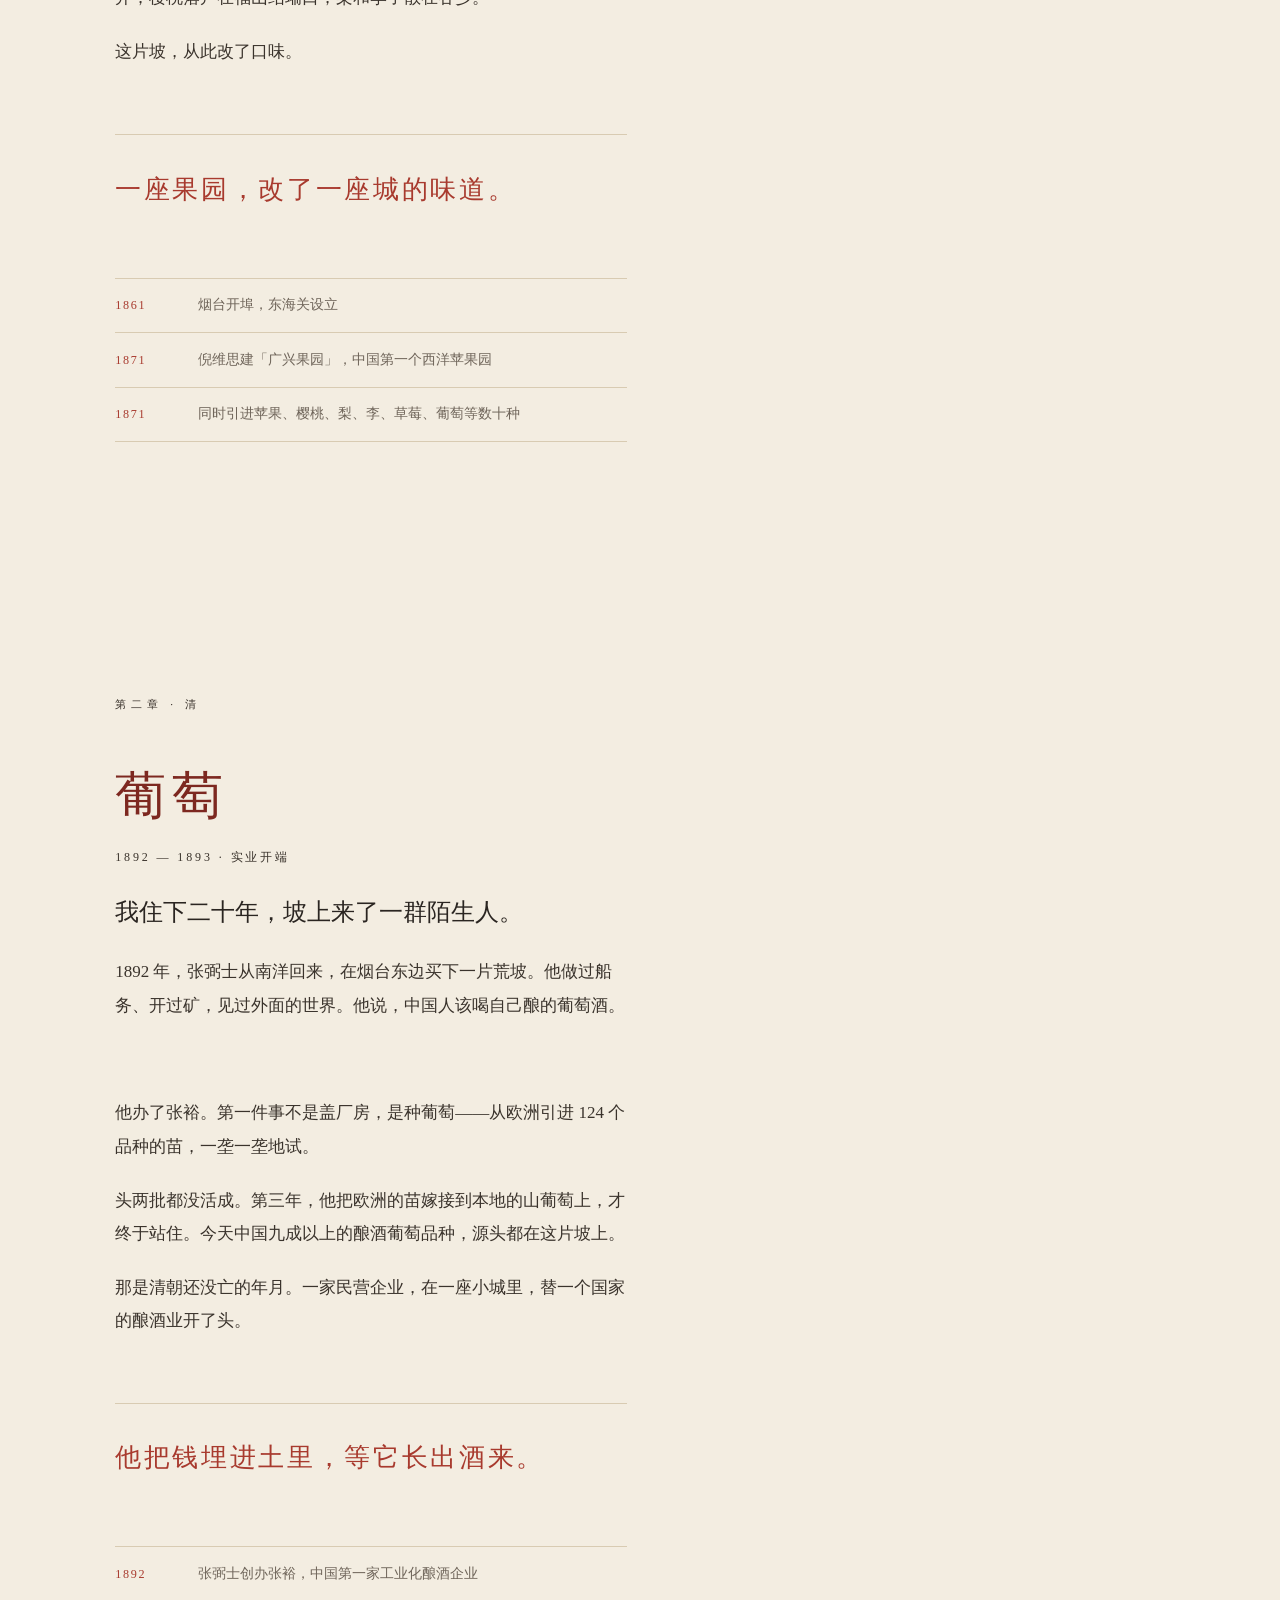
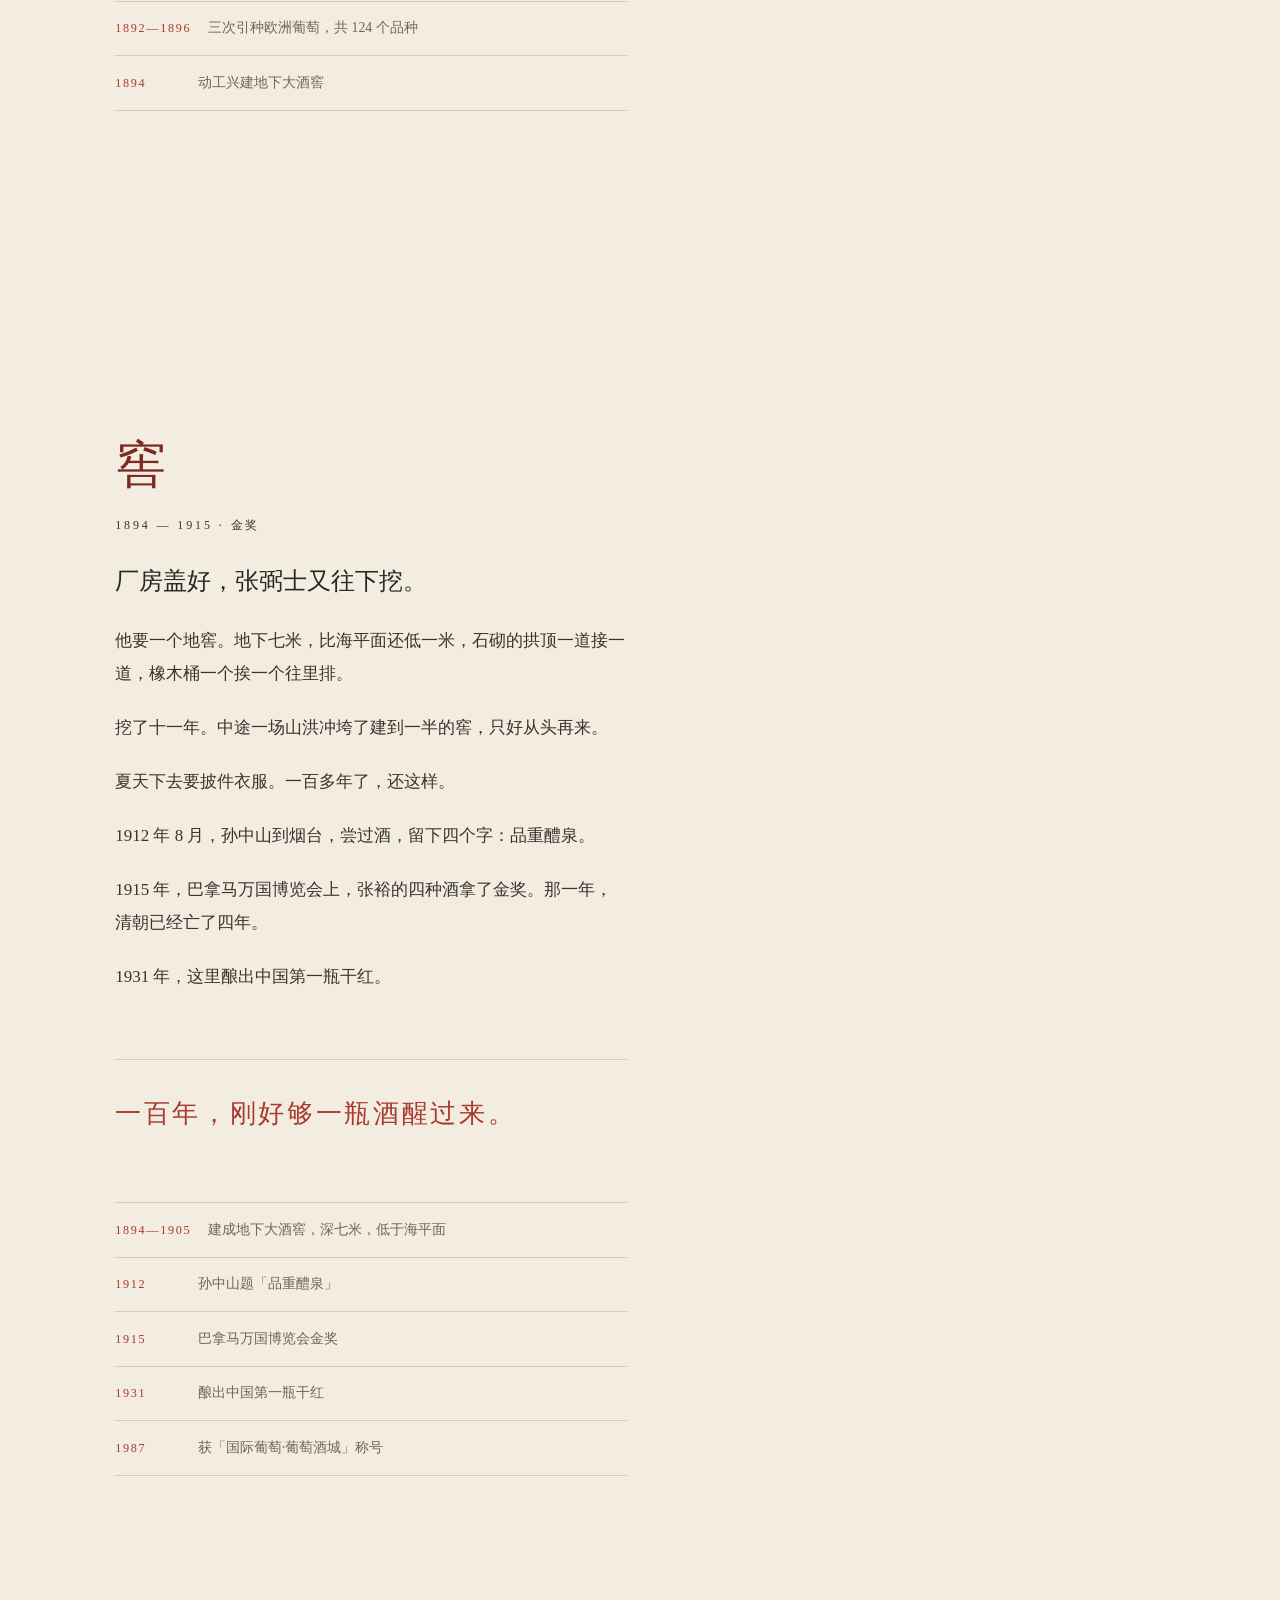
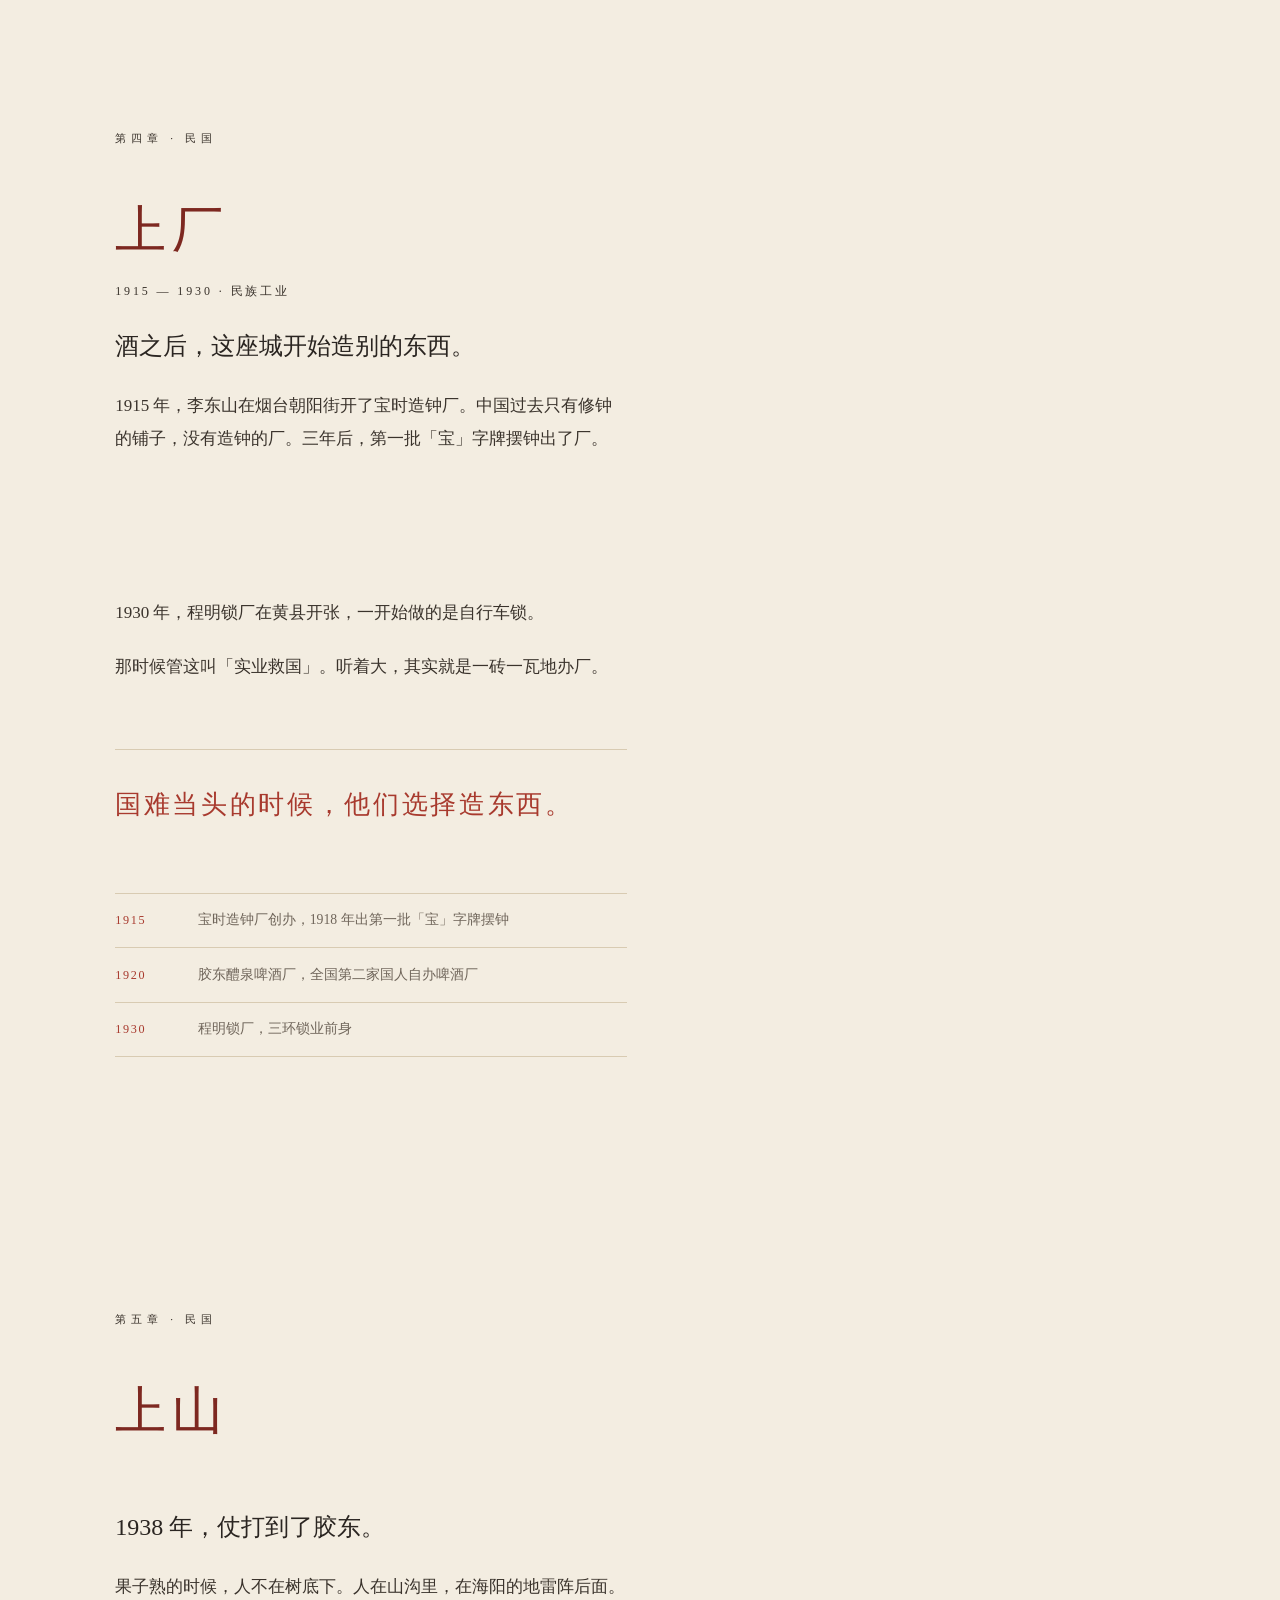
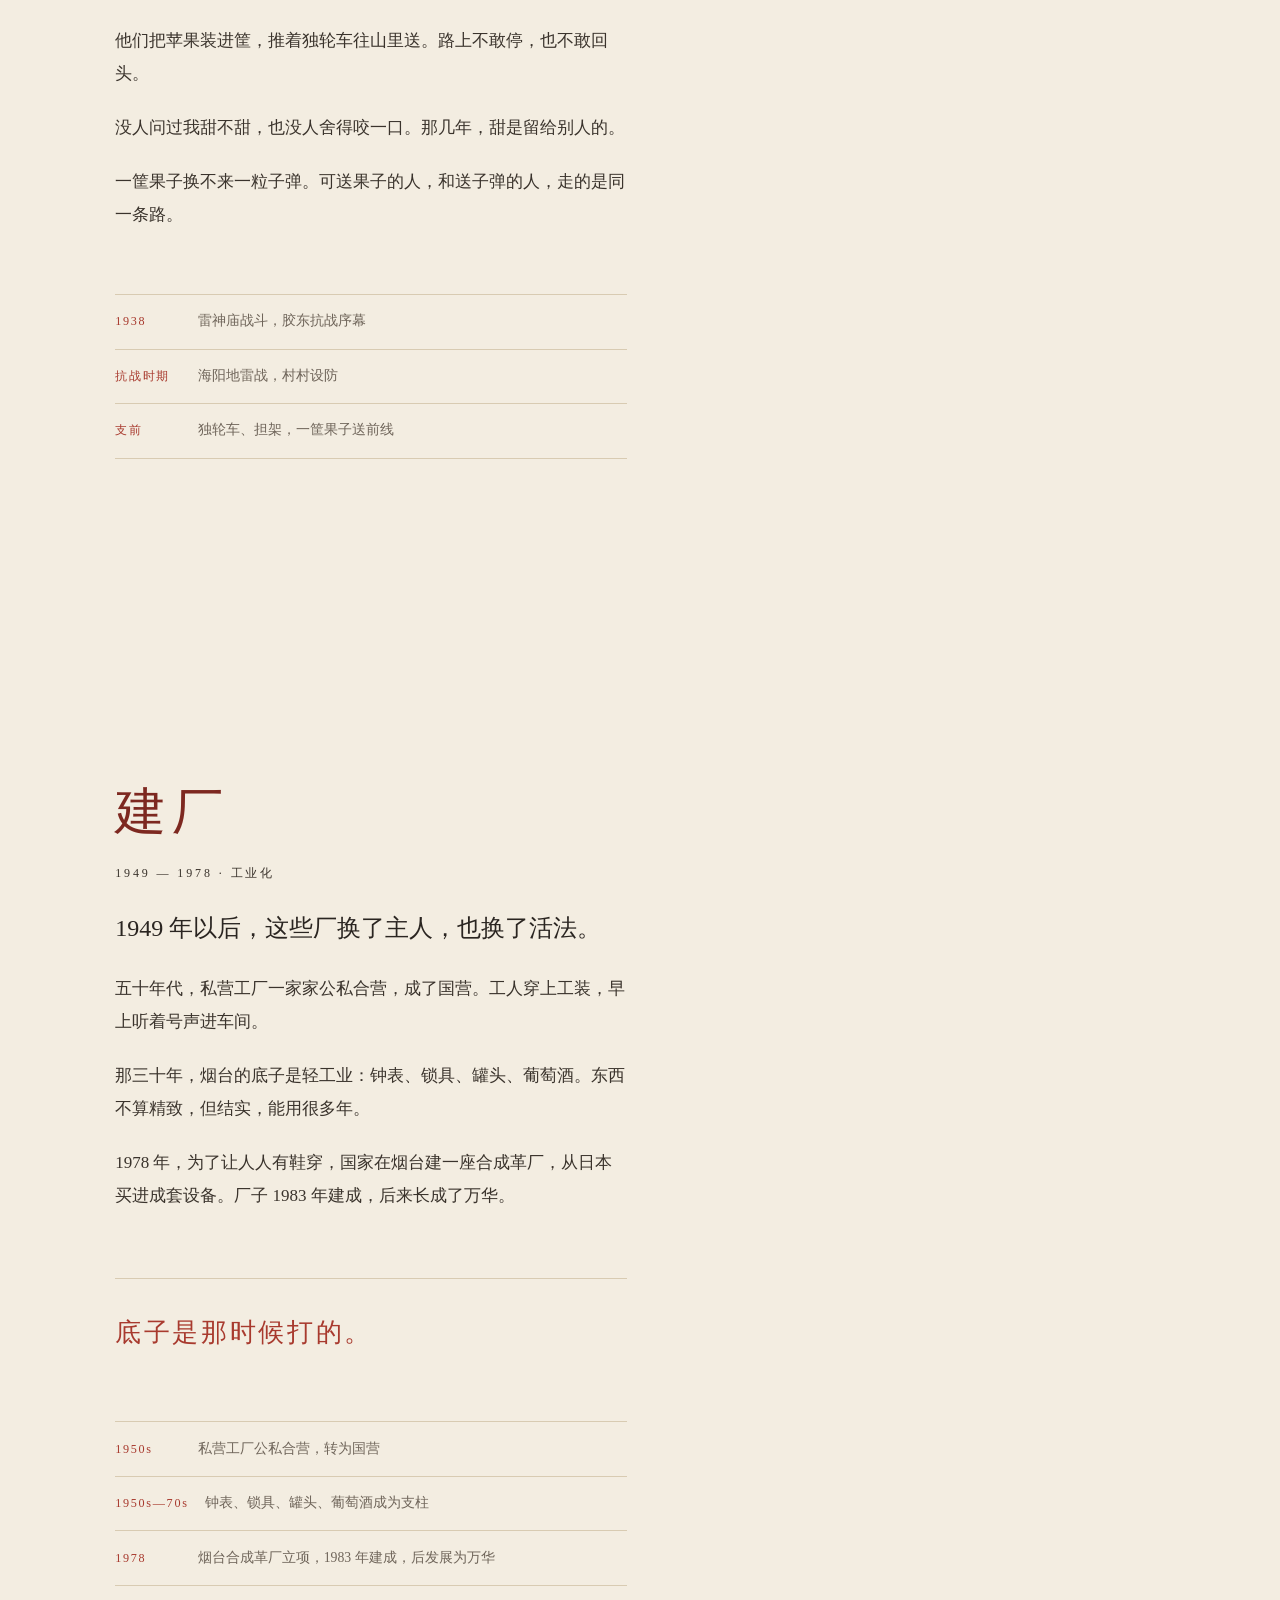
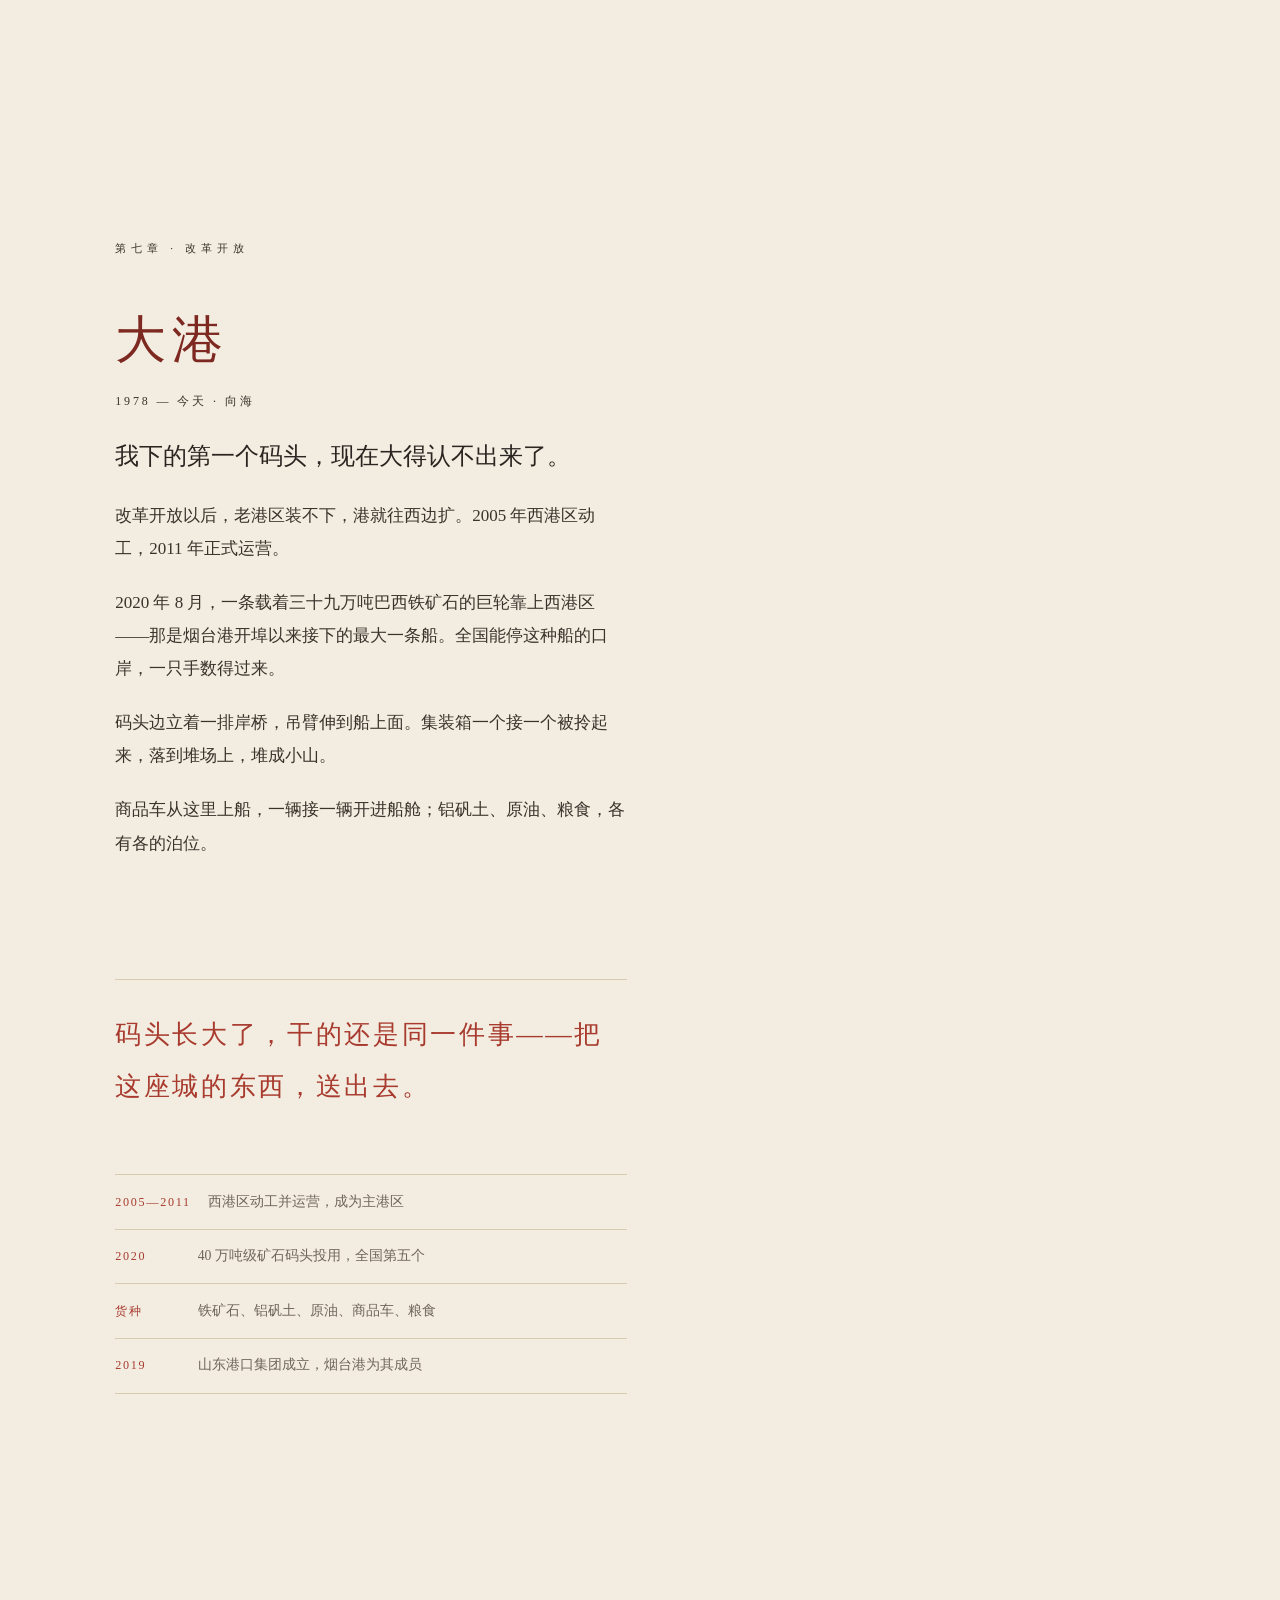
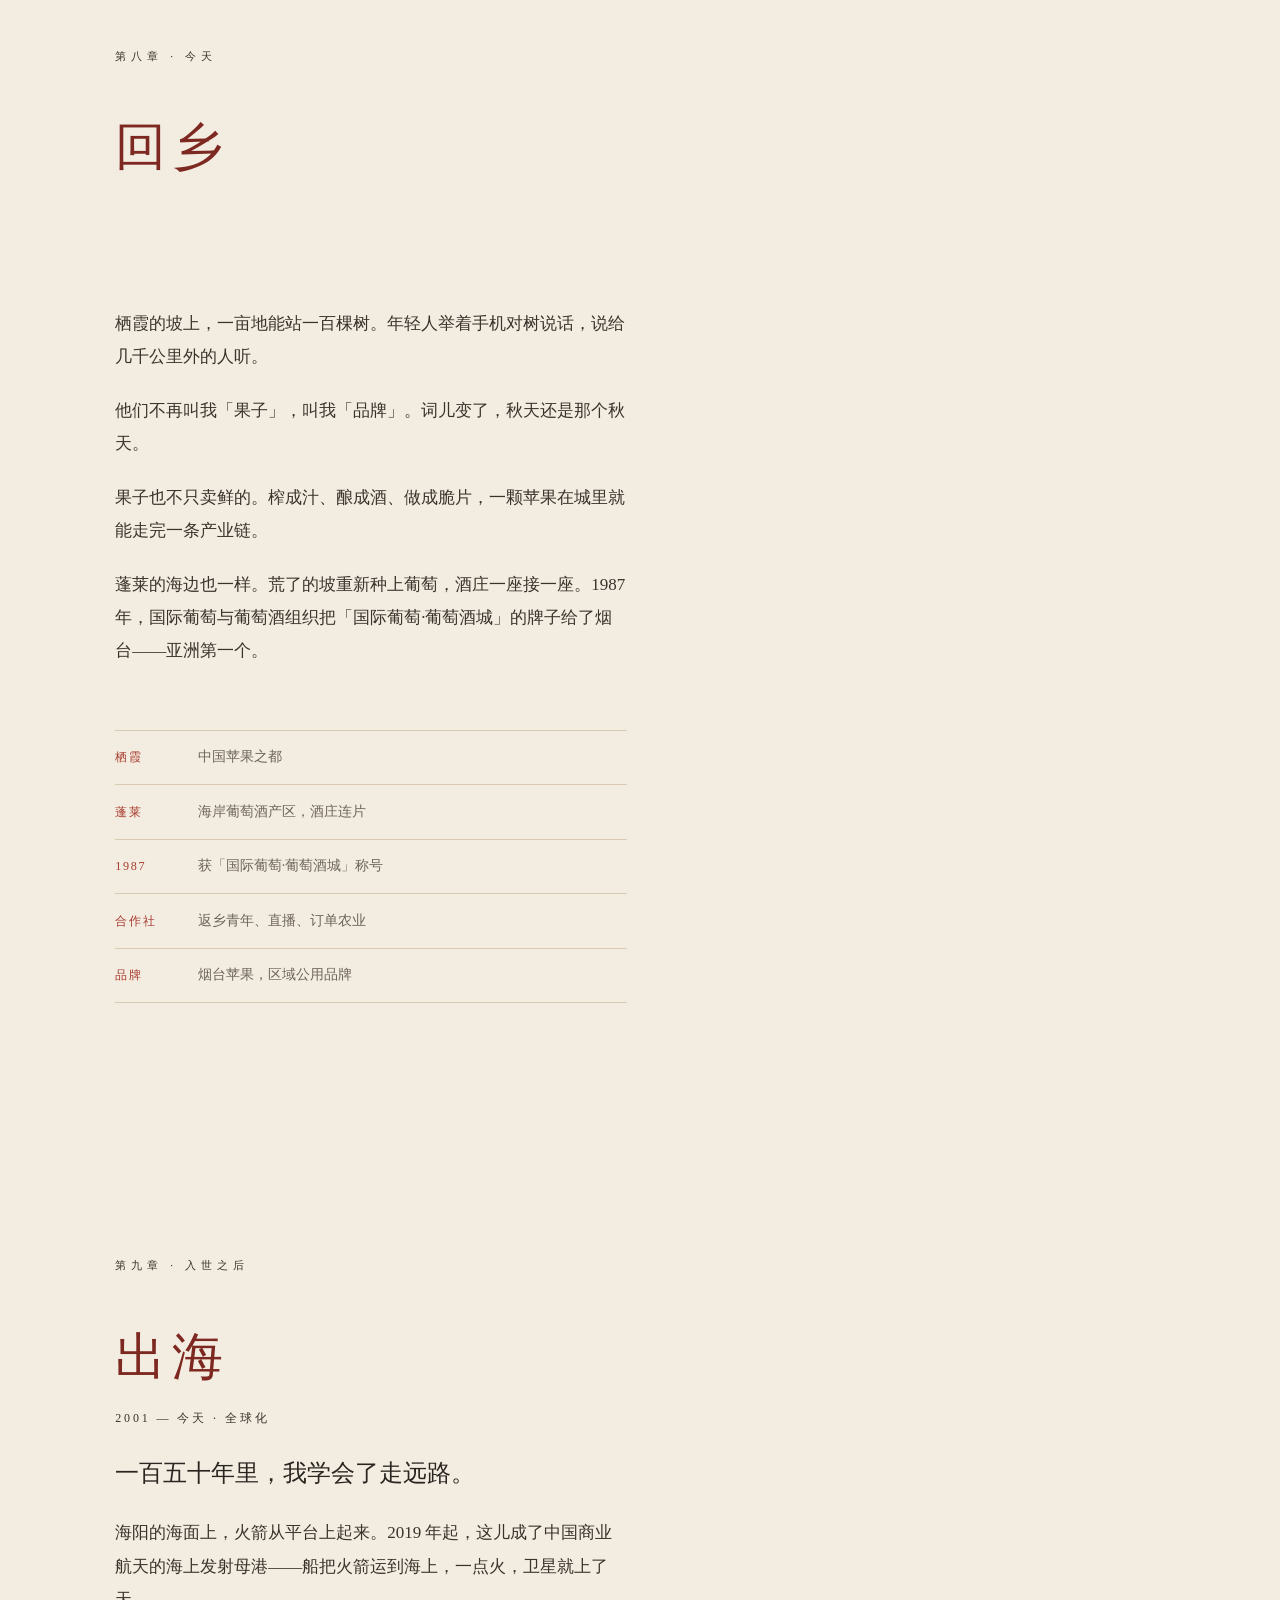
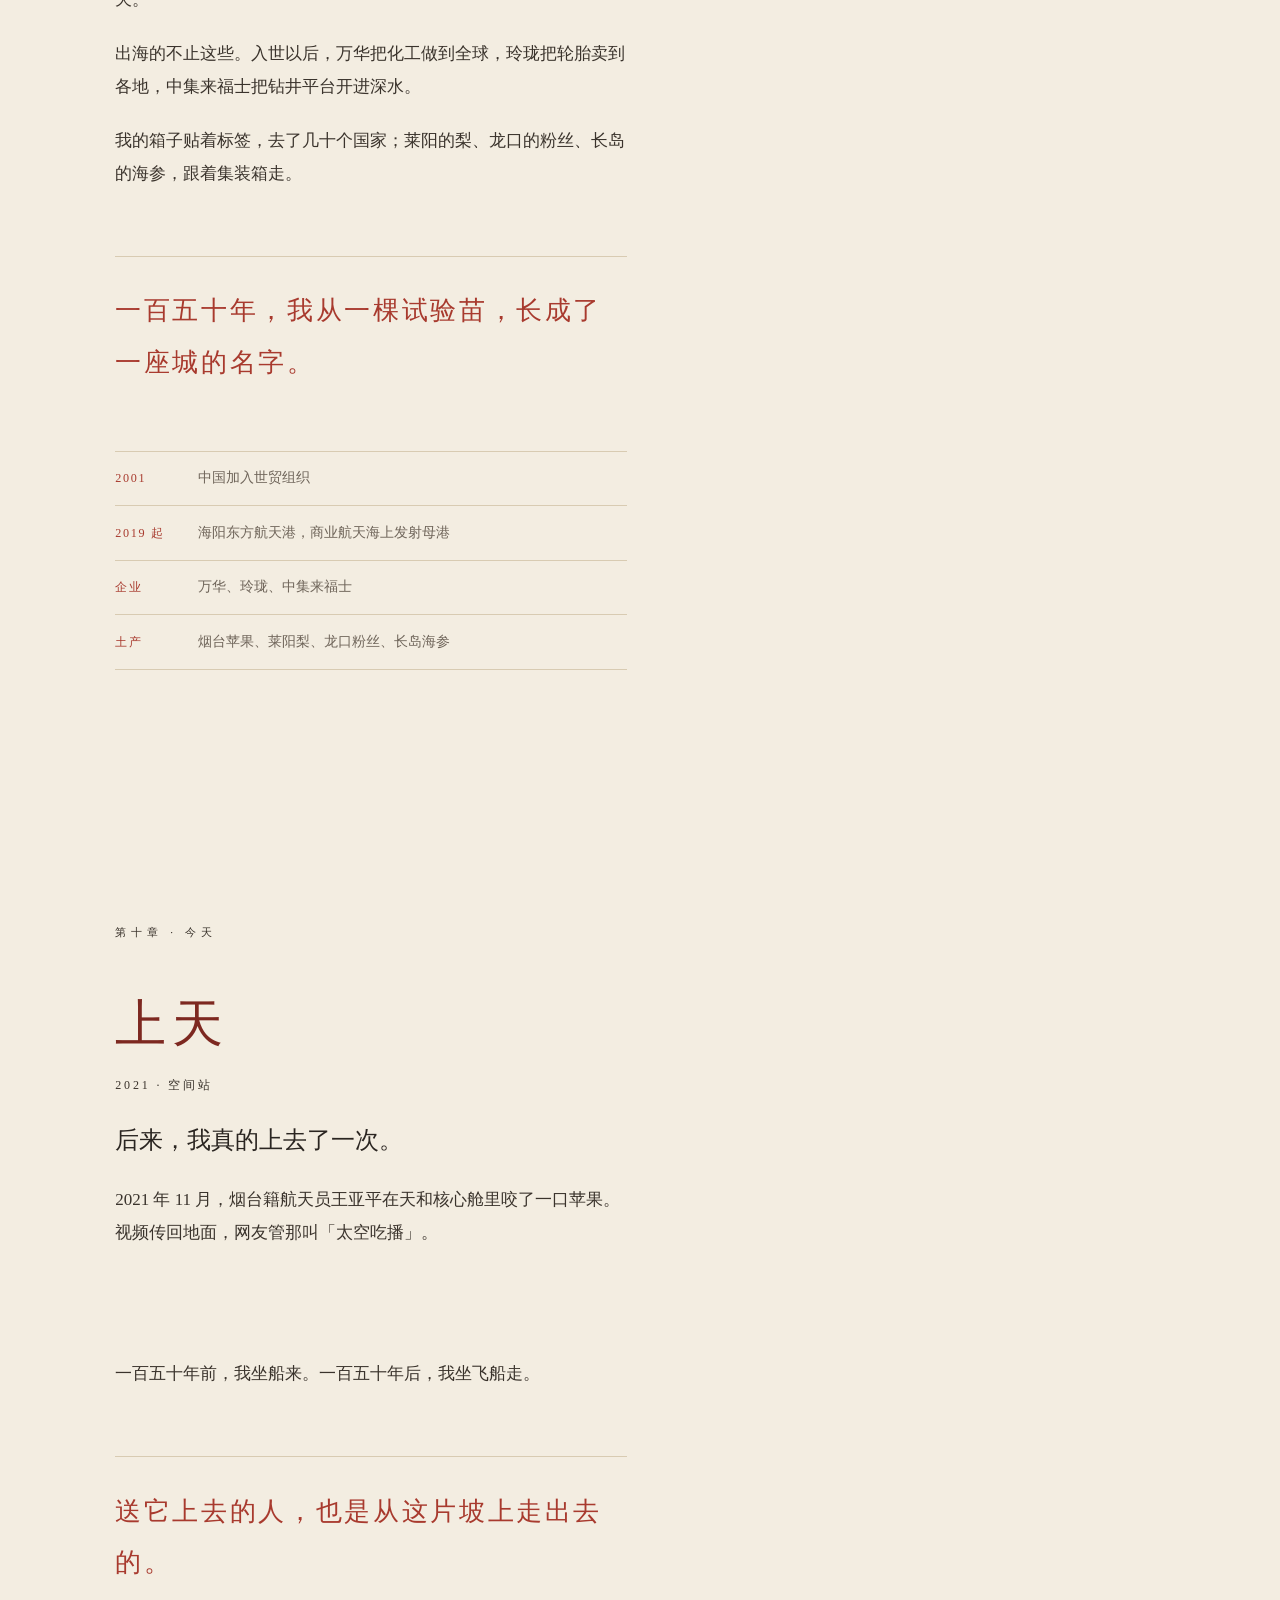
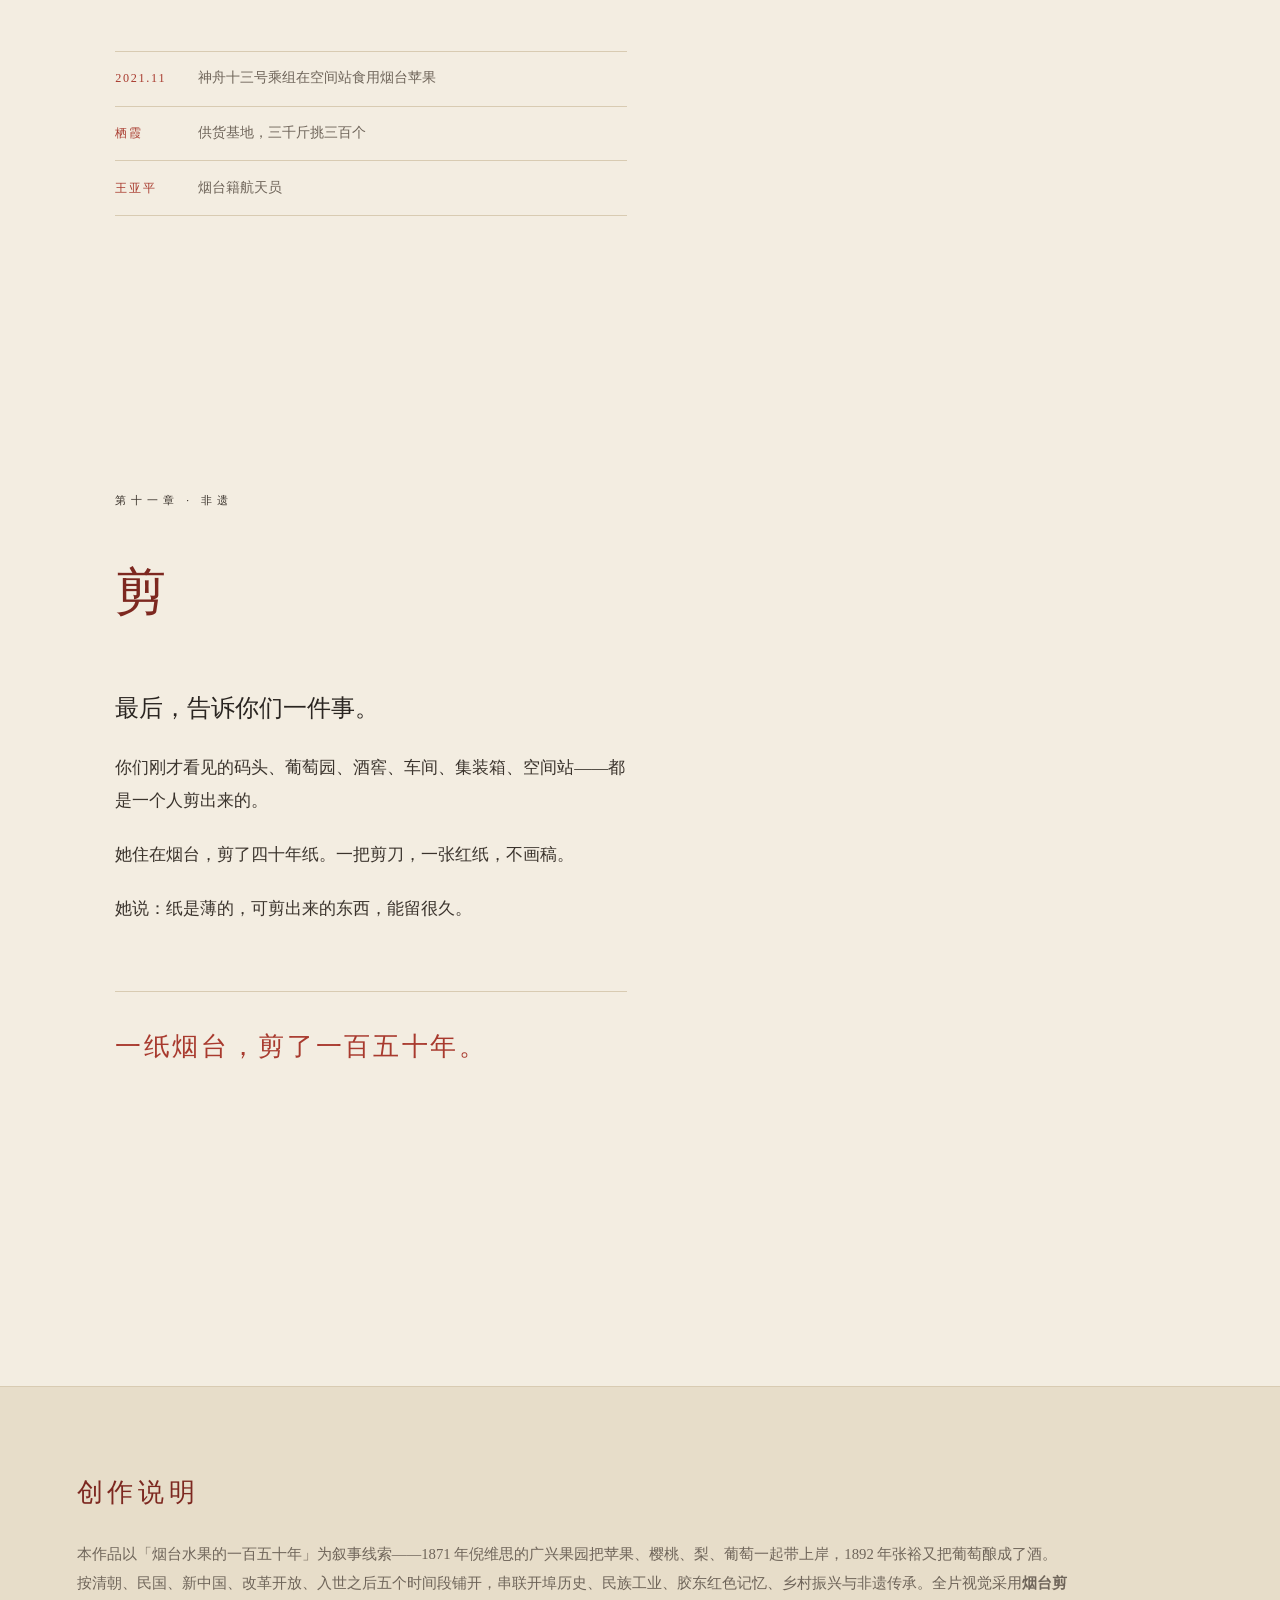
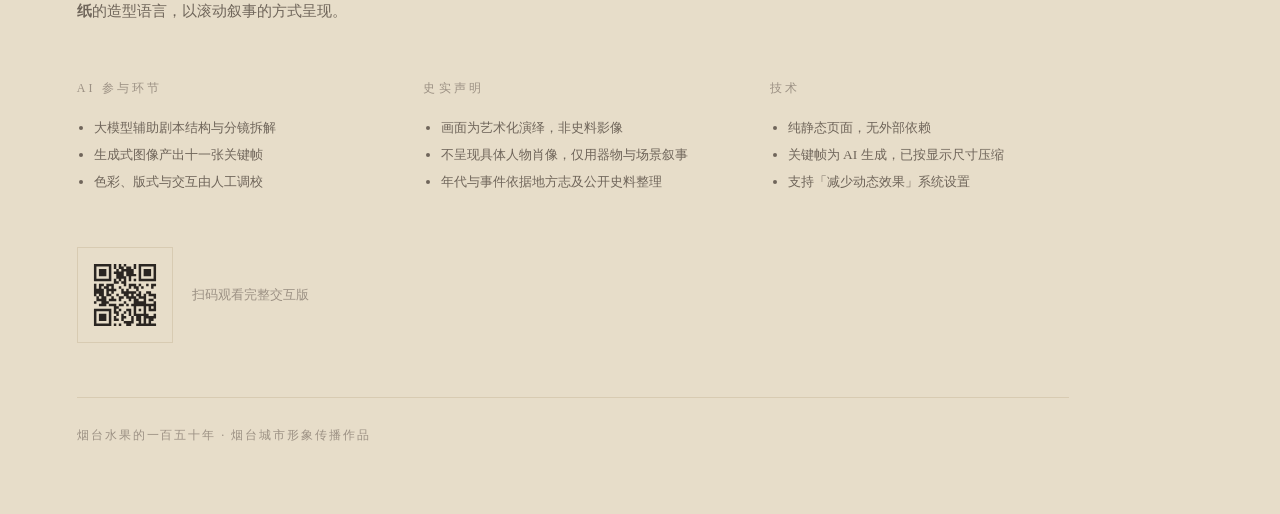
==== commit ddd0fb83: "视频流水线入库；页脚二维码指向线上地址" ====
--- a/index.html
+++ b/index.html
@@ -5,6 +5,17 @@
 <meta name="viewport" content="width=device-width, initial-scale=1">
 <title>烟台水果的一百五十年</title>
 <meta name="description" content="用烟台剪纸的视觉语言，讲述烟台水果从 1871 年到今天的一百五十年。">
+<link rel="canonical" href="https://fruit.bigcow.net/">
+<!-- 分享卡片：微信/iMessage 抓不到 og:image 时会退回到标题，所以图要能公网直连 -->
+<meta property="og:type" content="website">
+<meta property="og:site_name" content="一纸烟台">
+<meta property="og:title" content="烟台水果的一百五十年">
+<meta property="og:description" content="用烟台剪纸的视觉语言，讲述烟台水果从 1871 年到今天的一百五十年。">
+<meta property="og:url" content="https://fruit.bigcow.net/">
+<meta property="og:image" content="https://fruit.bigcow.net/assets/img/scene-1.webp">
+<meta property="og:image:width" content="1536">
+<meta property="og:image:height" content="1024">
+<meta name="twitter:card" content="summary_large_image">
 <link rel="stylesheet" href="assets/css/style.css">
 <!-- 无脚本时不要藏文字，否则禁用 JS 的人会看到一片空白 -->
 <script>document.documentElement.className += ' js';</script>
@@ -383,7 +394,8 @@
       </div>
     </div>
     <div class="qr-slot">
-      <div class="qr-box">二维码</div>
+      <img class="qr-box" src="assets/img/qr-site.svg" width="96" height="96"
+           alt="扫码打开《一纸烟台》线上版" loading="lazy" decoding="async">
       <p>扫码观看完整交互版</p>
     </div>
     <p class="copyright">烟台水果的一百五十年 · 烟台城市形象传播作品</p>
--- a/assets/css/style.css
+++ b/assets/css/style.css
@@ -382,14 +382,12 @@
   margin-top: 2.6rem;
 }
 .qr-box {
-  width: 84px;
-  height: 84px;
-  display: grid;
-  place-items: center;
-  border: 1px dashed var(--ink-faint);
-  font-size: 11px;
-  letter-spacing: .1em;
-  color: var(--ink-faint);
+  width: 96px;
+  height: 96px;
+  display: block;
+  padding: 6px;
+  background: transparent;
+  border: 1px solid var(--paper-edge);
 }
 .qr-slot p { margin: 0; font-size: .82rem; color: var(--ink-faint); }
 
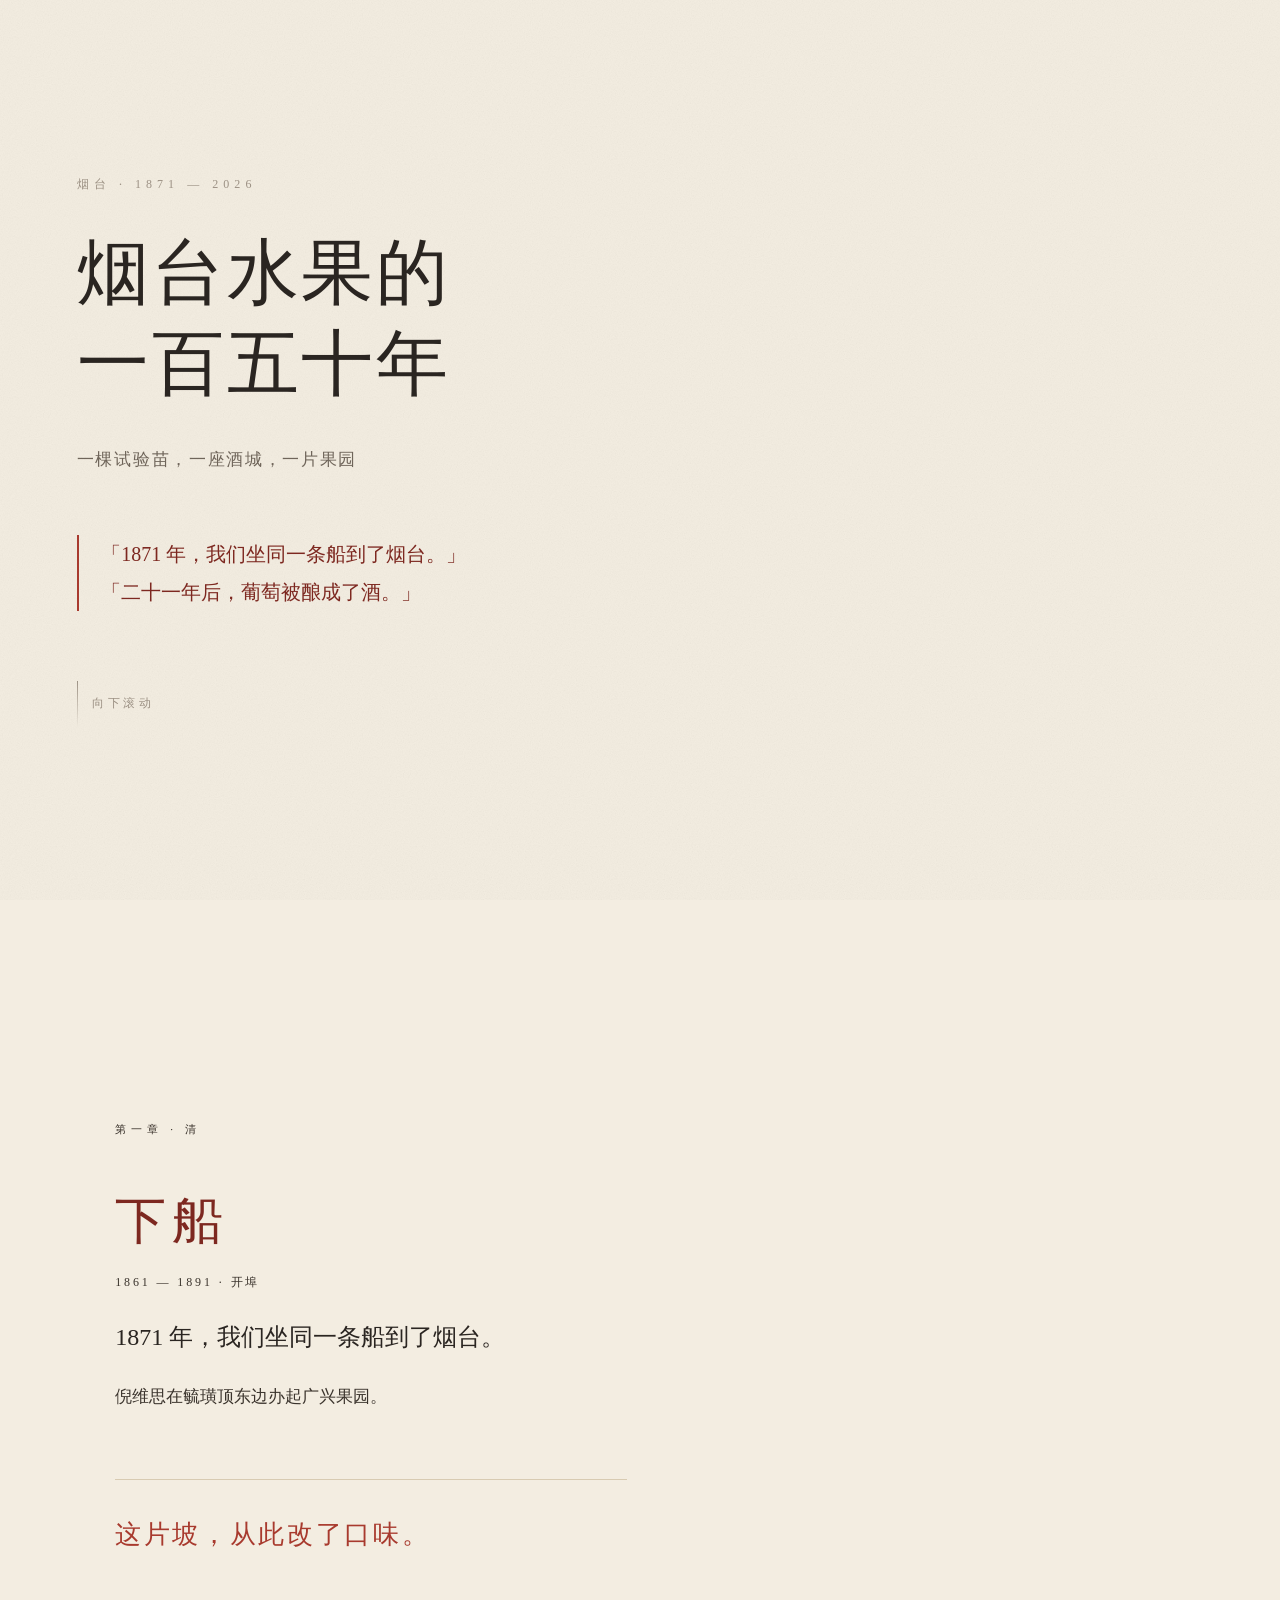
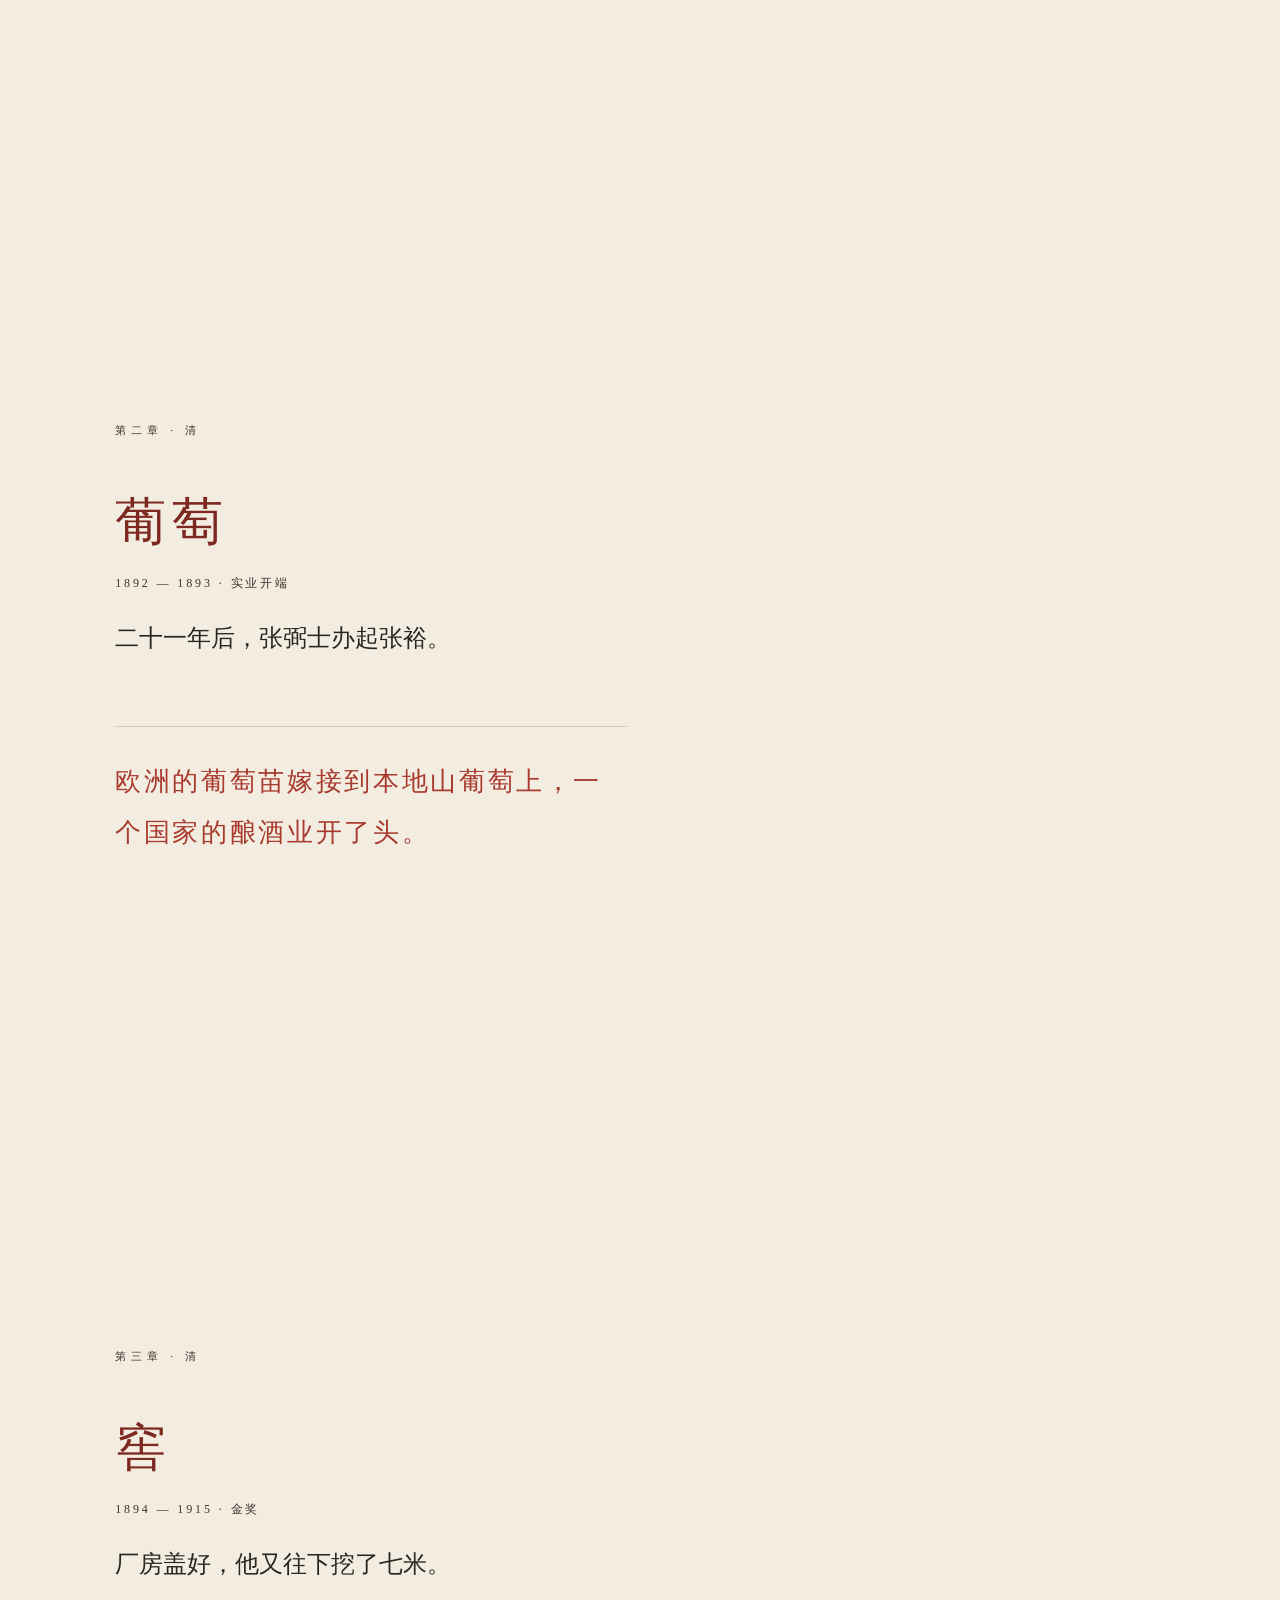
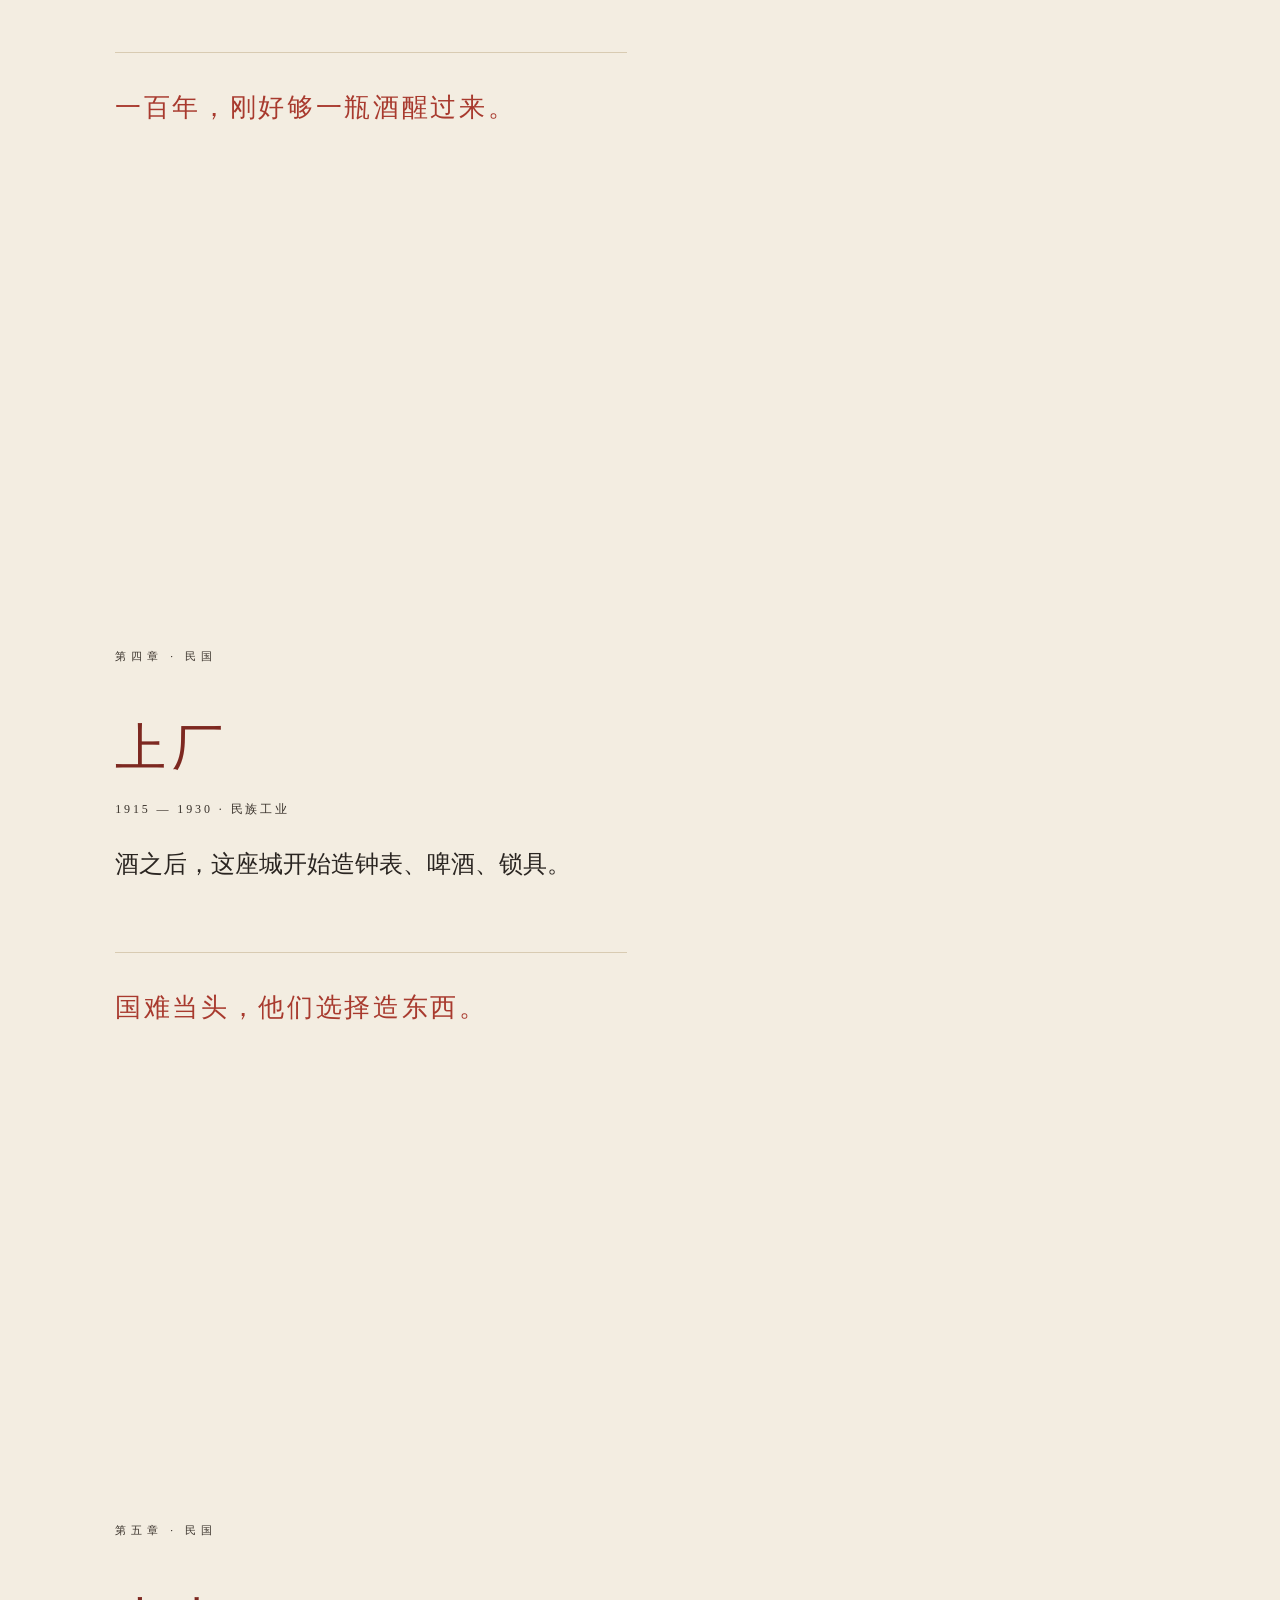
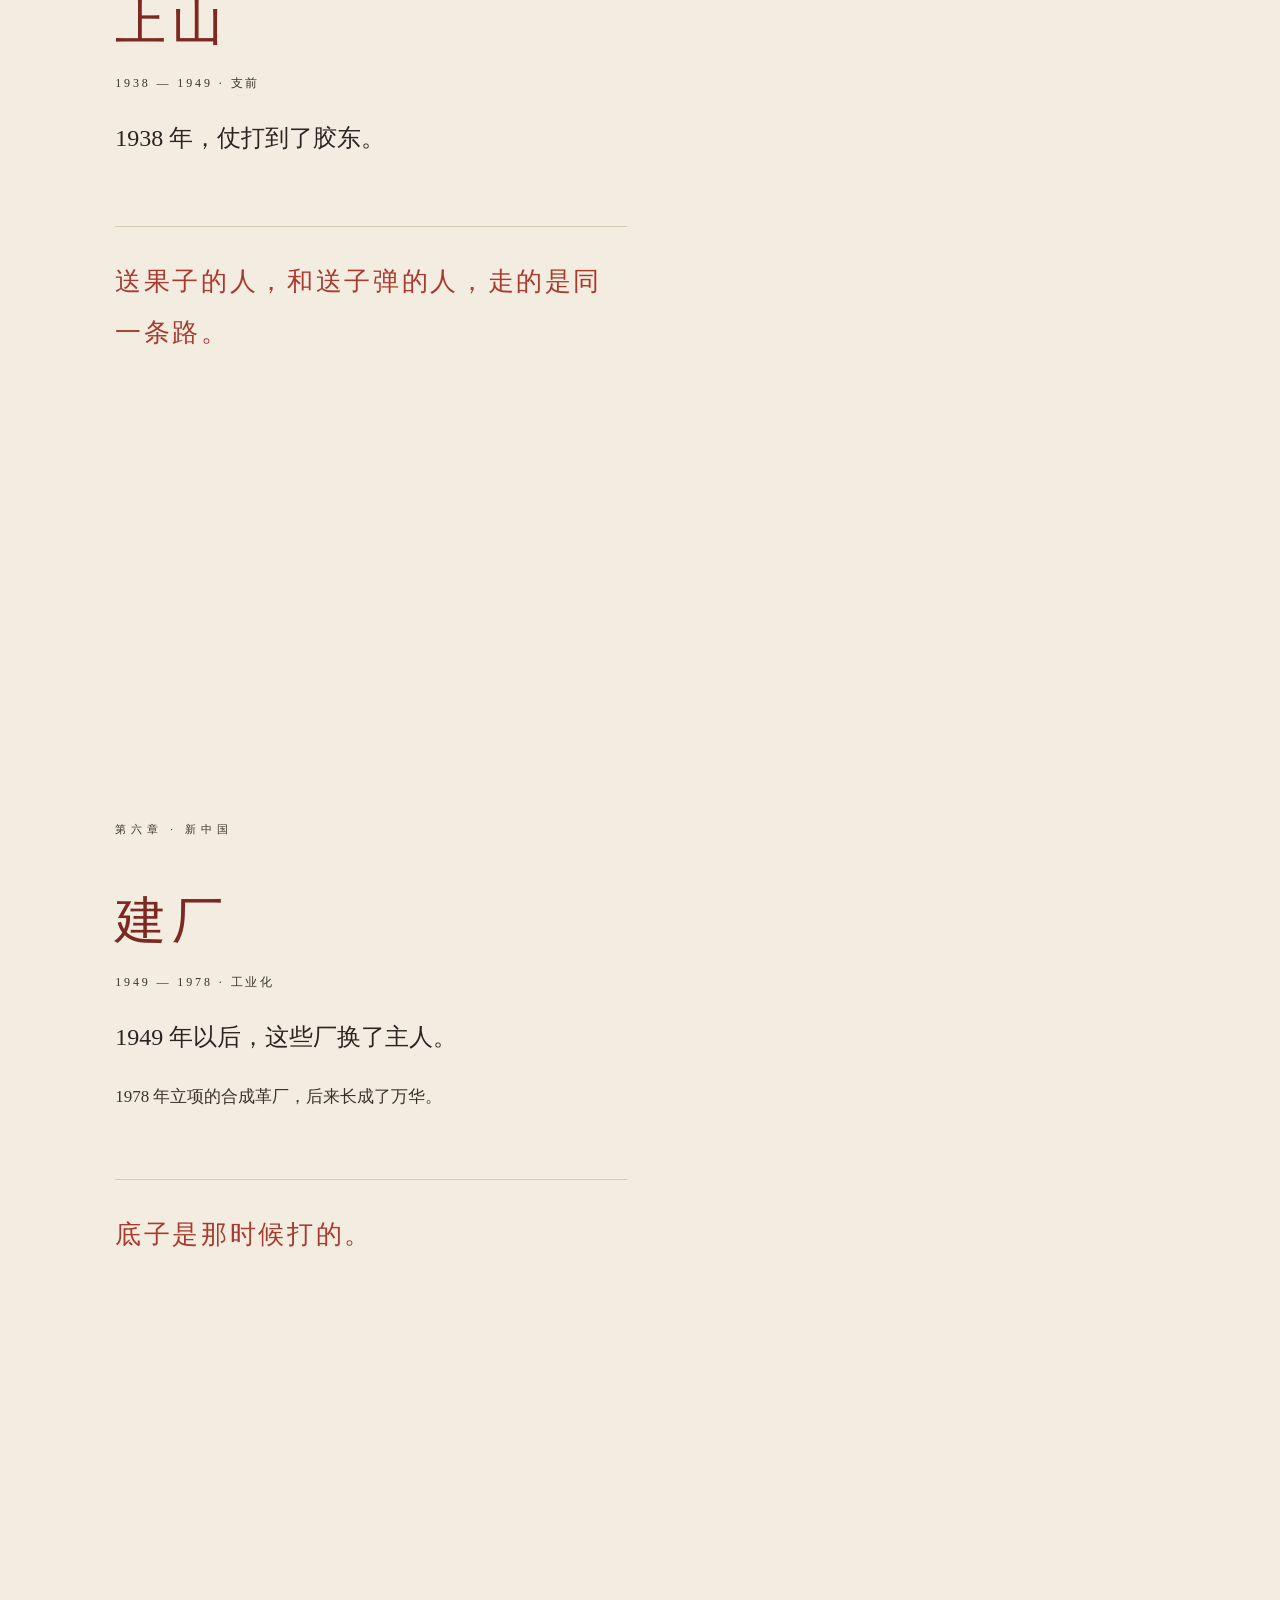
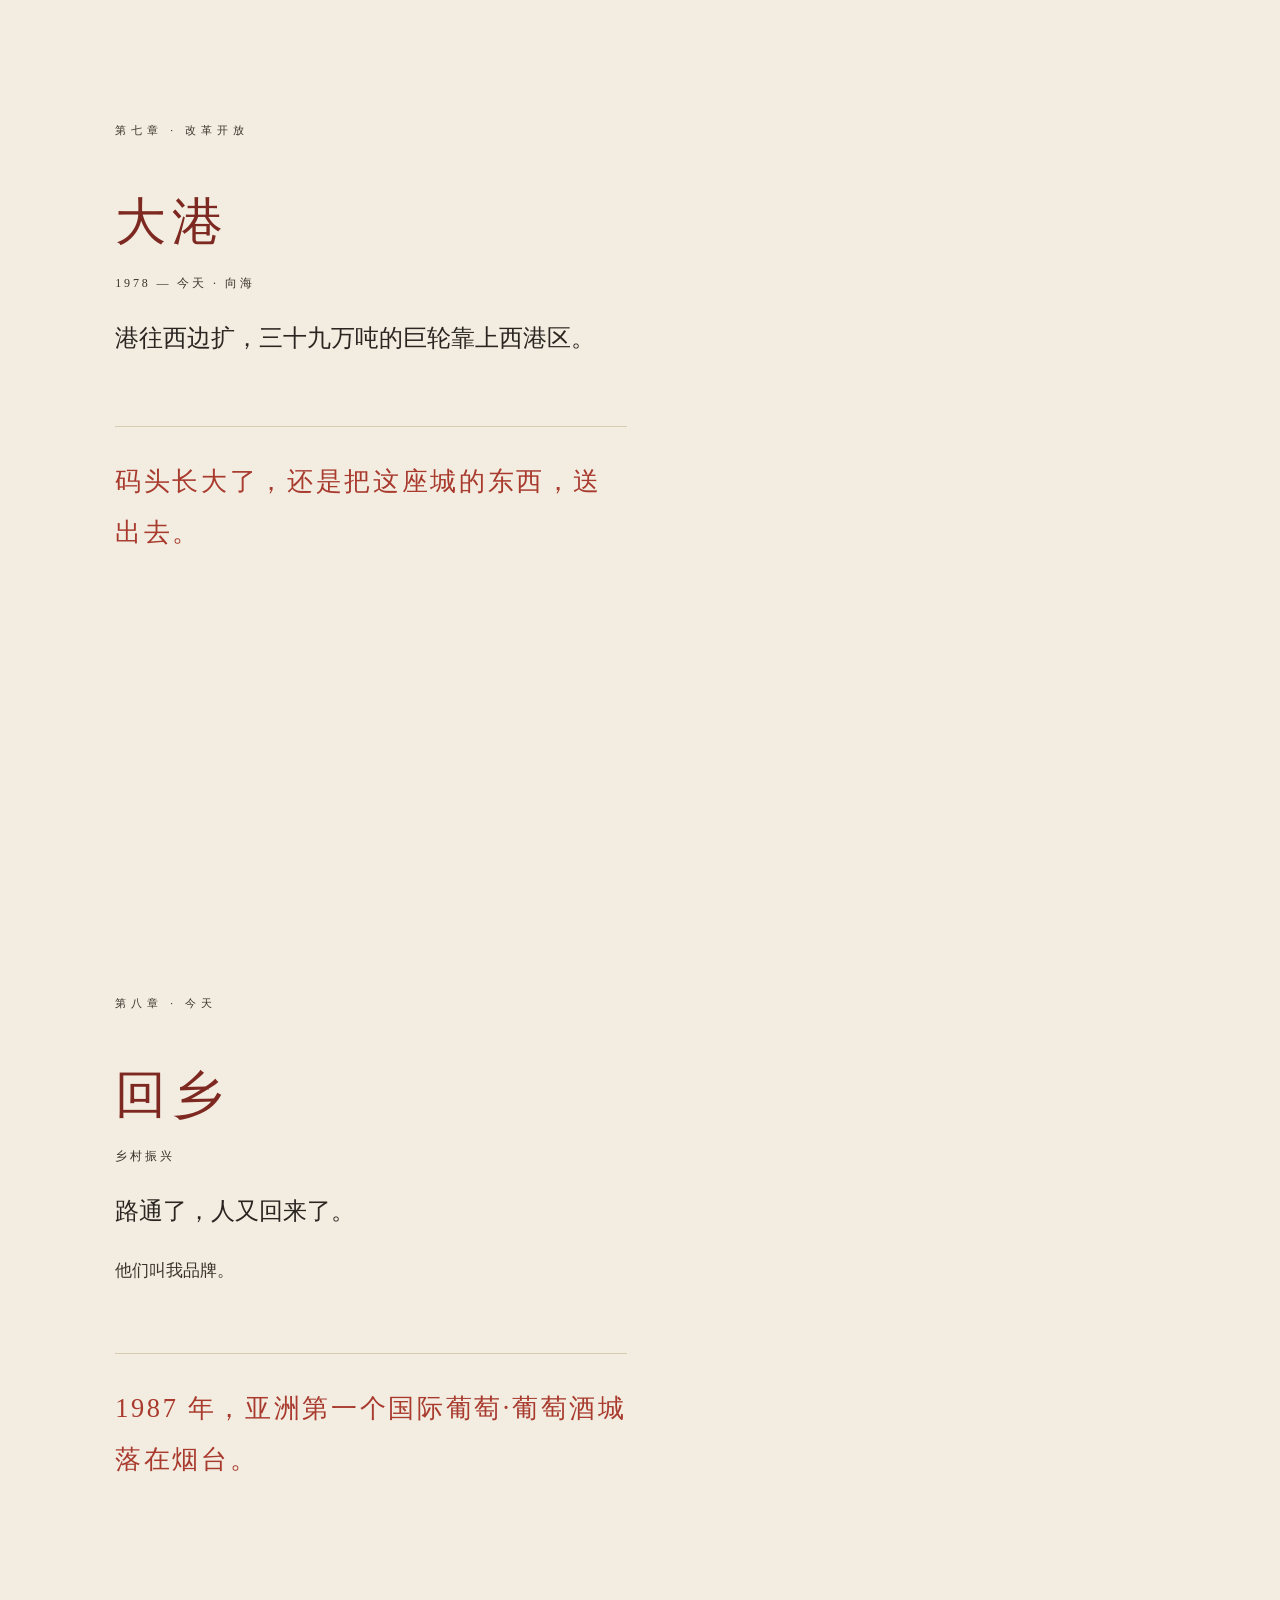
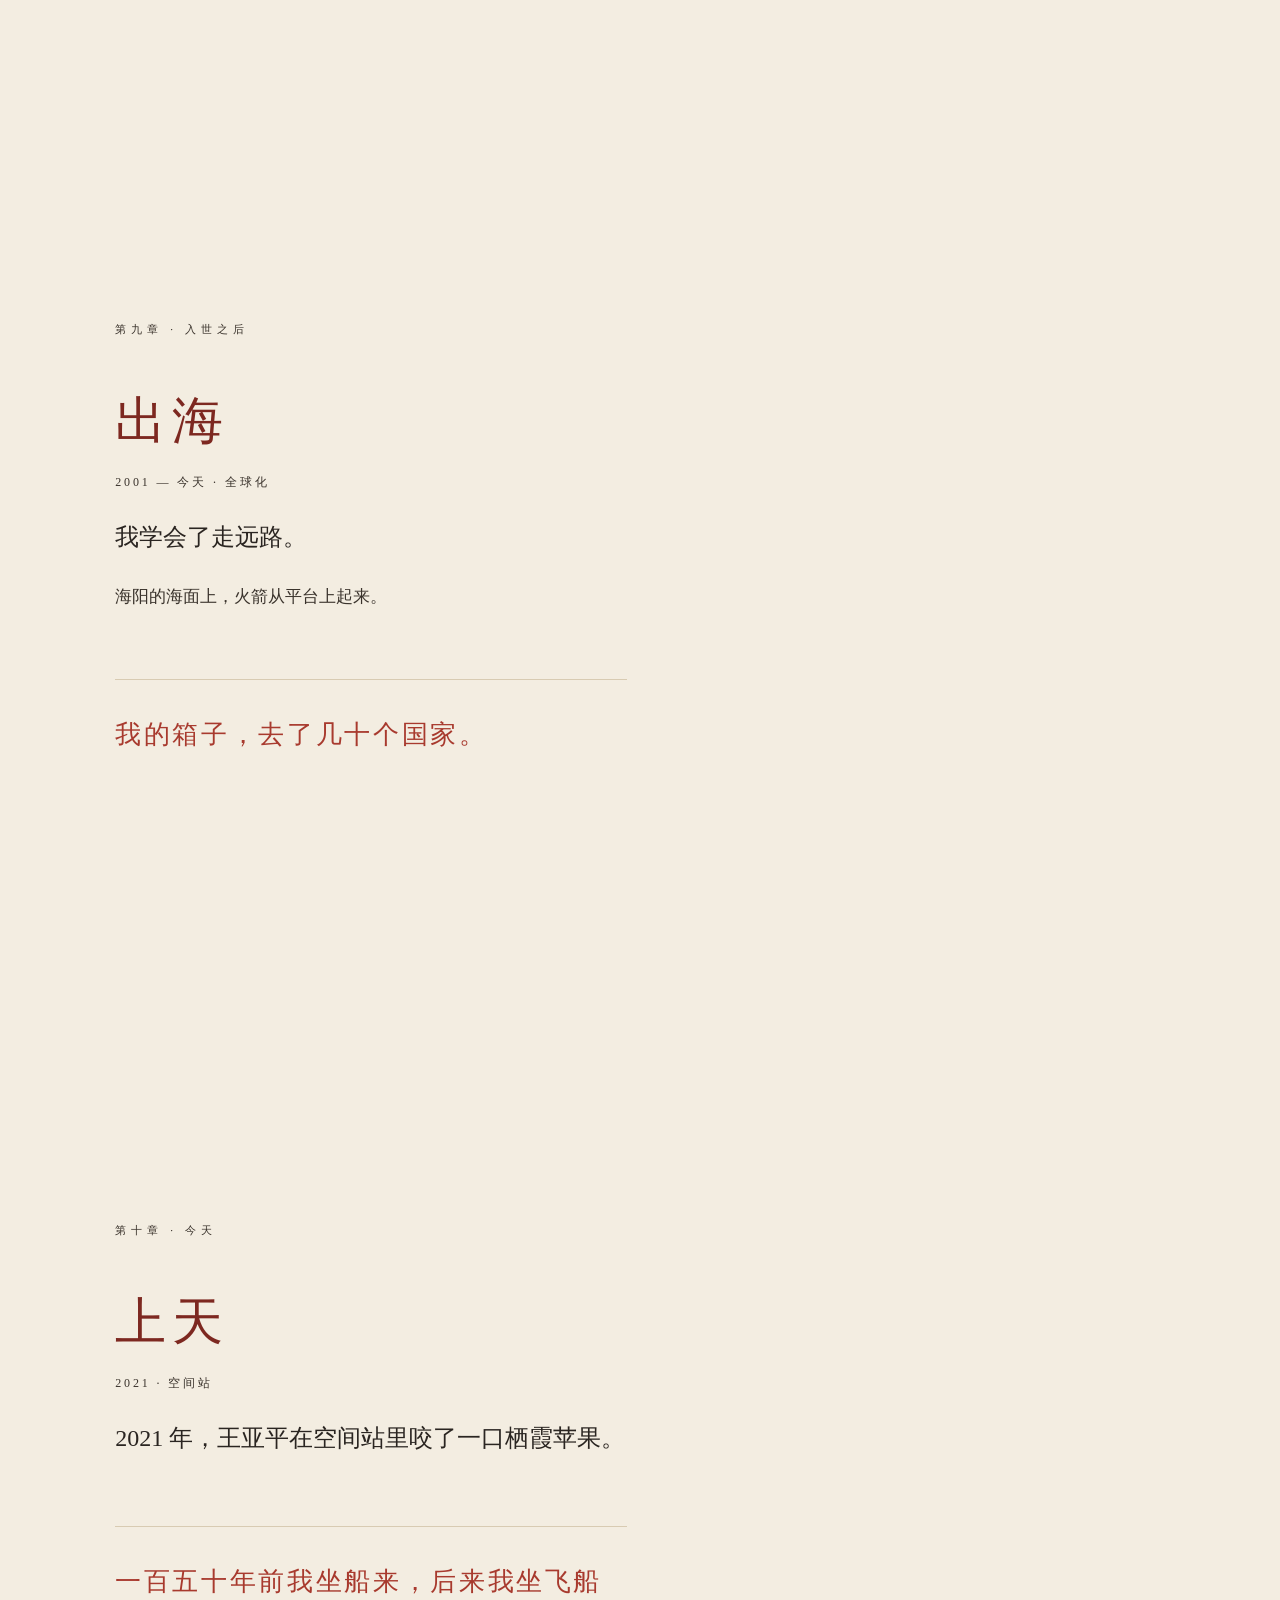
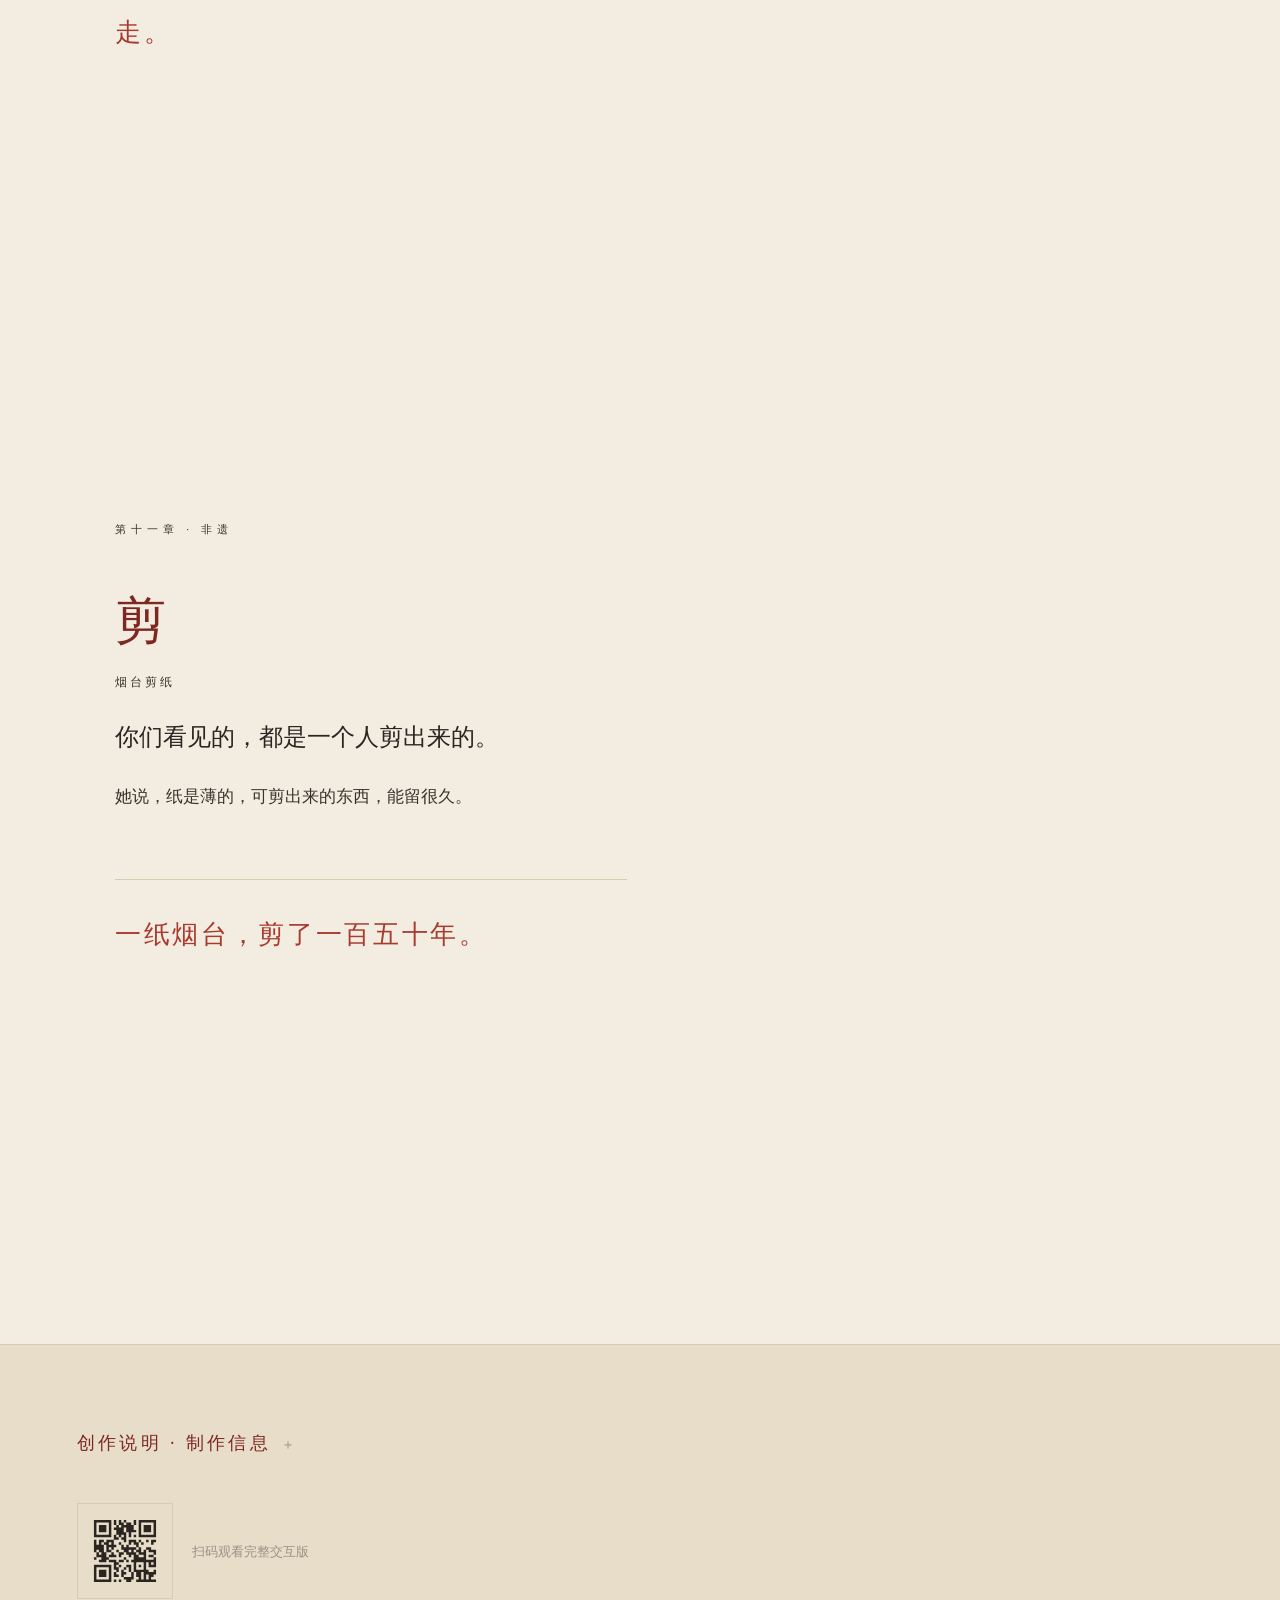
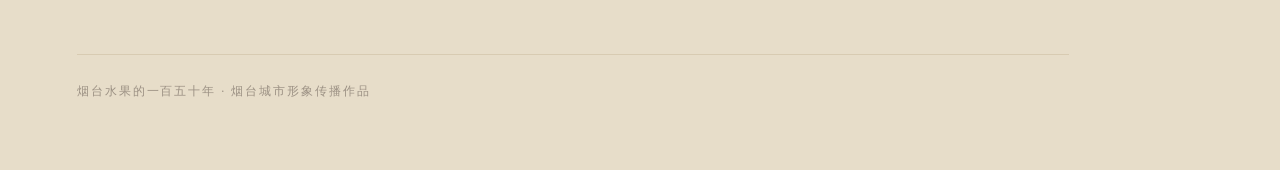
==== commit 95165f50: "网页正文压成朗读稿；解说改少女声并逐位读年份 - 正文从上千字压到 460 字：每章 2–3 句，删掉长段落与 facts 列表，   页脚制作信息收进 details；页面正文与 narration" ====
--- a/index.html
+++ b/index.html
@@ -178,73 +178,32 @@
       <h2>下船</h2>
       <p class="ch-year">1861 — 1891 · 开埠</p>
       <p class="lead">1871 年，我们坐同一条船到了烟台。</p>
-      <p>那年这座城刚开埠十年，码头上飘着好几国的旗子。风是咸的，桅杆比树多。</p>
-      <p>一个叫倪维思的美国人，在毓璜顶东边买下一片坡地，办了个果园，取名「广兴果园」。他从美国带来苹果、樱桃、梨、李子、草莓，还有葡萄——几十样，一筐一筐卸下来。</p>
-      <p>他说，试试看能不能活。</p>
-      <p>我们活了。苹果活得最好，枝条被嫁接到别的坡上，一亩一亩地长开；樱桃落户在福山绍瑞口；梨和李子散在各乡。</p>
-      <p>这片坡，从此改了口味。</p>
-      <p class="punch">一座果园，改了一座城的味道。</p>
-      <ul class="facts">
-        <li><b>1861</b> 烟台开埠，东海关设立</li>
-        <li><b>1871</b> 倪维思建「广兴果园」，中国第一个西洋苹果园</li>
-        <li><b>1871</b> 同时引进苹果、樱桃、梨、李、草莓、葡萄等数十种</li>
-      </ul>
+      <p>倪维思在毓璜顶东边办起广兴果园。</p>
+      <p class="punch">这片坡，从此改了口味。</p>
     </section>
 
     <section class="ch" id="ch2" data-chapter="2">
       <p class="ch-kicker">第二章 · 清</p>
       <h2>葡萄</h2>
       <p class="ch-year">1892 — 1893 · 实业开端</p>
-      <p class="lead">我住下二十年，坡上来了一群陌生人。</p>
-      <p>1892 年，张弼士从南洋回来，在烟台东边买下一片荒坡。他做过船务、开过矿，见过外面的世界。他说，中国人该喝自己酿的葡萄酒。</p>
-      <p>倪维思带来的那些葡萄是吃的。这一批不一样，是拿来酿的。</p>
-      <p>他办了张裕。第一件事不是盖厂房，是种葡萄——从欧洲引进 124 个品种的苗，一垄一垄地试。</p>
-      <p>头两批都没活成。第三年，他把欧洲的苗嫁接到本地的山葡萄上，才终于站住。今天中国九成以上的酿酒葡萄品种，源头都在这片坡上。</p>
-      <p>那是清朝还没亡的年月。一家民营企业，在一座小城里，替一个国家的酿酒业开了头。</p>
-      <p class="punch">他把钱埋进土里，等它长出酒来。</p>
-      <ul class="facts">
-        <li><b>1892</b> 张弼士创办张裕，中国第一家工业化酿酒企业</li>
-        <li><b>1892—1896</b> 三次引种欧洲葡萄，共 124 个品种</li>
-        <li><b>1894</b> 动工兴建地下大酒窖</li>
-      </ul>
+      <p class="lead">二十一年后，张弼士办起张裕。</p>
+      <p class="punch">欧洲的葡萄苗嫁接到本地山葡萄上，一个国家的酿酒业开了头。</p>
     </section>
 
     <section class="ch" id="ch3" data-chapter="3">
       <p class="ch-kicker">第三章 · 清</p>
       <h2>窖</h2>
       <p class="ch-year">1894 — 1915 · 金奖</p>
-      <p class="lead">厂房盖好，张弼士又往下挖。</p>
-      <p>他要一个地窖。地下七米，比海平面还低一米，石砌的拱顶一道接一道，橡木桶一个挨一个往里排。</p>
-      <p>挖了十一年。中途一场山洪冲垮了建到一半的窖，只好从头再来。</p>
-      <p>夏天下去要披件衣服。一百多年了，还这样。</p>
-      <p>1912 年 8 月，孙中山到烟台，尝过酒，留下四个字：品重醴泉。</p>
-      <p>1915 年，巴拿马万国博览会上，张裕的四种酒拿了金奖。那一年，清朝已经亡了四年。</p>
-      <p>1931 年，这里酿出中国第一瓶干红。</p>
+      <p class="lead">厂房盖好，他又往下挖了七米。</p>
       <p class="punch">一百年，刚好够一瓶酒醒过来。</p>
-      <ul class="facts">
-        <li><b>1894—1905</b> 建成地下大酒窖，深七米，低于海平面</li>
-        <li><b>1912</b> 孙中山题「品重醴泉」</li>
-        <li><b>1915</b> 巴拿马万国博览会金奖</li>
-        <li><b>1931</b> 酿出中国第一瓶干红</li>
-        <li><b>1987</b> 获「国际葡萄·葡萄酒城」称号</li>
-      </ul>
     </section>
 
     <section class="ch" id="ch4" data-chapter="4">
       <p class="ch-kicker">第四章 · 民国</p>
       <h2>上厂</h2>
       <p class="ch-year">1915 — 1930 · 民族工业</p>
-      <p class="lead">酒之后，这座城开始造别的东西。</p>
-      <p>1915 年，李东山在烟台朝阳街开了宝时造钟厂。中国过去只有修钟的铺子，没有造钟的厂。三年后，第一批「宝」字牌摆钟出了厂。</p>
-      <p>1920 年，荣成的王益斋几个人凑了五万大洋，在南山脚下办起胶东醴泉啤酒厂——全国第二家国人自办的啤酒厂。头几年一直赔钱，磨麦子的还是驴。</p>
-      <p>1930 年，程明锁厂在黄县开张，一开始做的是自行车锁。</p>
-      <p>那时候管这叫「实业救国」。听着大，其实就是一砖一瓦地办厂。</p>
-      <p class="punch">国难当头的时候，他们选择造东西。</p>
-      <ul class="facts">
-        <li><b>1915</b> 宝时造钟厂创办，1918 年出第一批「宝」字牌摆钟</li>
-        <li><b>1920</b> 胶东醴泉啤酒厂，全国第二家国人自办啤酒厂</li>
-        <li><b>1930</b> 程明锁厂，三环锁业前身</li>
-      </ul>
+      <p class="lead">酒之后，这座城开始造钟表、啤酒、锁具。</p>
+      <p class="punch">国难当头，他们选择造东西。</p>
     </section>
 
     <section class="ch" id="ch5" data-chapter="5">
@@ -252,111 +211,58 @@
       <h2>上山</h2>
       <p class="ch-year">1938 — 1949 · 支前</p>
       <p class="lead">1938 年，仗打到了胶东。</p>
-      <p>果子熟的时候，人不在树底下。人在山沟里，在海阳的地雷阵后面。</p>
-      <p>他们把苹果装进筐，推着独轮车往山里送。路上不敢停，也不敢回头。</p>
-      <p>没人问过我甜不甜，也没人舍得咬一口。那几年，甜是留给别人的。</p>
-      <p>一筐果子换不来一粒子弹。可送果子的人，和送子弹的人，走的是同一条路。</p>
-      <ul class="facts">
-        <li><b>1938</b> 雷神庙战斗，胶东抗战序幕</li>
-        <li><b>抗战时期</b> 海阳地雷战，村村设防</li>
-        <li><b>支前</b> 独轮车、担架，一筐果子送前线</li>
-      </ul>
+      <p class="punch">送果子的人，和送子弹的人，走的是同一条路。</p>
     </section>
 
     <section class="ch" id="ch6" data-chapter="6">
       <p class="ch-kicker">第六章 · 新中国</p>
       <h2>建厂</h2>
       <p class="ch-year">1949 — 1978 · 工业化</p>
-      <p class="lead">1949 年以后，这些厂换了主人，也换了活法。</p>
-      <p>五十年代，私营工厂一家家公私合营，成了国营。工人穿上工装，早上听着号声进车间。</p>
-      <p>那三十年，烟台的底子是轻工业：钟表、锁具、罐头、葡萄酒。东西不算精致，但结实，能用很多年。</p>
-      <p>1978 年，为了让人人有鞋穿，国家在烟台建一座合成革厂，从日本买进成套设备。厂子 1983 年建成，后来长成了万华。</p>
+      <p class="lead">1949 年以后，这些厂换了主人。</p>
+      <p>1978 年立项的合成革厂，后来长成了万华。</p>
       <p class="punch">底子是那时候打的。</p>
-      <ul class="facts">
-        <li><b>1950s</b> 私营工厂公私合营，转为国营</li>
-        <li><b>1950s—70s</b> 钟表、锁具、罐头、葡萄酒成为支柱</li>
-        <li><b>1978</b> 烟台合成革厂立项，1983 年建成，后发展为万华</li>
-      </ul>
     </section>
 
     <section class="ch" id="ch7" data-chapter="7">
       <p class="ch-kicker">第七章 · 改革开放</p>
       <h2>大港</h2>
       <p class="ch-year">1978 — 今天 · 向海</p>
-      <p class="lead">我下的第一个码头，现在大得认不出来了。</p>
-      <p>改革开放以后，老港区装不下，港就往西边扩。2005 年西港区动工，2011 年正式运营。</p>
-      <p>2020 年 8 月，一条载着三十九万吨巴西铁矿石的巨轮靠上西港区——那是烟台港开埠以来接下的最大一条船。全国能停这种船的口岸，一只手数得过来。</p>
-      <p>码头边立着一排岸桥，吊臂伸到船上面。集装箱一个接一个被拎起来，落到堆场上，堆成小山。</p>
-      <p>商品车从这里上船，一辆接一辆开进船舱；铝矾土、原油、粮食，各有各的泊位。</p>
-      <p>一百五十年前，我坐着帆船进来。现在同一片海面上，船比楼还高。</p>
-      <p class="punch">码头长大了，干的还是同一件事——把这座城的东西，送出去。</p>
-      <ul class="facts">
-        <li><b>2005—2011</b> 西港区动工并运营，成为主港区</li>
-        <li><b>2020</b> 40 万吨级矿石码头投用，全国第五个</li>
-        <li><b>货种</b> 铁矿石、铝矾土、原油、商品车、粮食</li>
-        <li><b>2019</b> 山东港口集团成立，烟台港为其成员</li>
-      </ul>
+      <p class="lead">港往西边扩，三十九万吨的巨轮靠上西港区。</p>
+      <p class="punch">码头长大了，还是把这座城的东西，送出去。</p>
     </section>
 
     <section class="ch" id="ch8" data-chapter="8">
       <p class="ch-kicker">第八章 · 今天</p>
       <h2>回乡</h2>
       <p class="ch-year">乡村振兴</p>
-      <p class="lead">后来路通了，人又回来了。</p>
-      <p>栖霞的坡上，一亩地能站一百棵树。年轻人举着手机对树说话，说给几千公里外的人听。</p>
-      <p>他们不再叫我「果子」，叫我「品牌」。词儿变了，秋天还是那个秋天。</p>
-      <p>果子也不只卖鲜的。榨成汁、酿成酒、做成脆片，一颗苹果在城里就能走完一条产业链。</p>
-      <p>蓬莱的海边也一样。荒了的坡重新种上葡萄，酒庄一座接一座。1987 年，国际葡萄与葡萄酒组织把「国际葡萄·葡萄酒城」的牌子给了烟台——亚洲第一个。</p>
-      <ul class="facts">
-        <li><b>栖霞</b> 中国苹果之都</li>
-        <li><b>蓬莱</b> 海岸葡萄酒产区，酒庄连片</li>
-        <li><b>1987</b> 获「国际葡萄·葡萄酒城」称号</li>
-        <li><b>合作社</b> 返乡青年、直播、订单农业</li>
-        <li><b>品牌</b> 烟台苹果，区域公用品牌</li>
-      </ul>
+      <p class="lead">路通了，人又回来了。</p>
+      <p>他们叫我品牌。</p>
+      <p class="punch">1987 年，亚洲第一个国际葡萄·葡萄酒城落在烟台。</p>
     </section>
 
     <section class="ch" id="ch9" data-chapter="9">
       <p class="ch-kicker">第九章 · 入世之后</p>
       <h2>出海</h2>
       <p class="ch-year">2001 — 今天 · 全球化</p>
-      <p class="lead">一百五十年里，我学会了走远路。</p>
-      <p>海阳的海面上，火箭从平台上起来。2019 年起，这儿成了中国商业航天的海上发射母港——船把火箭运到海上，一点火，卫星就上了天。</p>
-      <p>出海的不止这些。入世以后，万华把化工做到全球，玲珑把轮胎卖到各地，中集来福士把钻井平台开进深水。</p>
-      <p>我的箱子贴着标签，去了几十个国家；莱阳的梨、龙口的粉丝、长岛的海参，跟着集装箱走。</p>
-      <p class="punch">一百五十年，我从一棵试验苗，长成了一座城的名字。</p>
-      <ul class="facts">
-        <li><b>2001</b> 中国加入世贸组织</li>
-        <li><b>2019 起</b> 海阳东方航天港，商业航天海上发射母港</li>
-        <li><b>企业</b> 万华、玲珑、中集来福士</li>
-        <li><b>土产</b> 烟台苹果、莱阳梨、龙口粉丝、长岛海参</li>
-      </ul>
+      <p class="lead">我学会了走远路。</p>
+      <p>海阳的海面上，火箭从平台上起来。</p>
+      <p class="punch">我的箱子，去了几十个国家。</p>
     </section>
 
     <section class="ch" id="ch10" data-chapter="10">
       <p class="ch-kicker">第十章 · 今天</p>
       <h2>上天</h2>
       <p class="ch-year">2021 · 空间站</p>
-      <p class="lead">后来，我真的上去了一次。</p>
-      <p>2021 年 11 月，烟台籍航天员王亚平在天和核心舱里咬了一口苹果。视频传回地面，网友管那叫「太空吃播」。</p>
-      <p>那批果子来自栖霞。供货的人说，三千斤里挑了三百个——要给在失重里飘了半年的人吃，得挑最周正的。</p>
-      <p>一百五十年前，我坐船来。一百五十年后，我坐飞船走。</p>
-      <p class="punch">送它上去的人，也是从这片坡上走出去的。</p>
-      <ul class="facts">
-        <li><b>2021.11</b> 神舟十三号乘组在空间站食用烟台苹果</li>
-        <li><b>栖霞</b> 供货基地，三千斤挑三百个</li>
-        <li><b>王亚平</b> 烟台籍航天员</li>
-      </ul>
+      <p class="lead">2021 年，王亚平在空间站里咬了一口栖霞苹果。</p>
+      <p class="punch">一百五十年前我坐船来，后来我坐飞船走。</p>
     </section>
 
     <section class="ch" id="ch11" data-chapter="11">
       <p class="ch-kicker">第十一章 · 非遗</p>
       <h2>剪</h2>
       <p class="ch-year">烟台剪纸</p>
-      <p class="lead">最后，告诉你们一件事。</p>
-      <p>你们刚才看见的码头、葡萄园、酒窖、车间、集装箱、空间站——都是一个人剪出来的。</p>
-      <p>她住在烟台，剪了四十年纸。一把剪刀，一张红纸，不画稿。</p>
-      <p>她说：纸是薄的，可剪出来的东西，能留很久。</p>
+      <p class="lead">你们看见的，都是一个人剪出来的。</p>
+      <p>她说，纸是薄的，可剪出来的东西，能留很久。</p>
       <p class="punch">一纸烟台，剪了一百五十年。</p>
     </section>
 
@@ -365,34 +271,37 @@
 
 <footer class="site-footer">
   <div class="footer-inner">
-    <h3>创作说明</h3>
-    <p>本作品以「烟台水果的一百五十年」为叙事线索——1871 年倪维思的广兴果园把苹果、樱桃、梨、葡萄一起带上岸，1892 年张裕又把葡萄酿成了酒。按清朝、民国、新中国、改革开放、入世之后五个时间段铺开，串联开埠历史、民族工业、胶东红色记忆、乡村振兴与非遗传承。全片视觉采用<strong>烟台剪纸</strong>的造型语言，以滚动叙事的方式呈现。</p>
-    <div class="footer-cols">
-      <div>
-        <h4>AI 参与环节</h4>
-        <ul>
-          <li>大模型辅助剧本结构与分镜拆解</li>
-          <li>生成式图像产出十一张关键帧</li>
-          <li>色彩、版式与交互由人工调校</li>
-        </ul>
-      </div>
-      <div>
-        <h4>史实声明</h4>
-        <ul>
-          <li>画面为艺术化演绎，非史料影像</li>
-          <li>不呈现具体人物肖像，仅用器物与场景叙事</li>
-          <li>年代与事件依据地方志及公开史料整理</li>
-        </ul>
-      </div>
-      <div>
-        <h4>技术</h4>
-        <ul>
-          <li>纯静态页面，无外部依赖</li>
-          <li>关键帧为 AI 生成，已按显示尺寸压缩</li>
-          <li>支持「减少动态效果」系统设置</li>
-        </ul>
-      </div>
-    </div>
+    <details class="footer-more">
+      <summary>创作说明 · 制作信息</summary>
+      <p>本作品以「烟台水果的一百五十年」为叙事线索——1871 年倪维思的广兴果园把苹果、樱桃、梨、葡萄一起带上岸，1892 年张裕又把葡萄酿成了酒。按清朝、民国、新中国、改革开放、入世之后五个时间段铺开，串联开埠历史、民族工业、胶东红色记忆、乡村振兴与非遗传承。全片视觉采用<strong>烟台剪纸</strong>的造型语言，以滚动叙事的方式呈现。</p>
+      <div class="footer-cols">
+        <div>
+          <h4>AI 参与环节</h4>
+          <ul>
+            <li>大模型辅助剧本结构与分镜拆解</li>
+            <li>生成式图像产出十一张关键帧</li>
+            <li>成片解说由语音合成生成（MiniMax）</li>
+            <li>色彩、版式与交互由人工调校</li>
+          </ul>
+        </div>
+        <div>
+          <h4>史实声明</h4>
+          <ul>
+            <li>画面为艺术化演绎，非史料影像</li>
+            <li>不呈现具体人物肖像，仅用器物与场景叙事</li>
+            <li>年代与事件依据地方志及公开史料整理</li>
+          </ul>
+        </div>
+        <div>
+          <h4>技术</h4>
+          <ul>
+            <li>纯静态页面，无外部依赖</li>
+            <li>关键帧为 AI 生成，已按显示尺寸压缩</li>
+            <li>支持「减少动态效果」系统设置</li>
+          </ul>
+        </div>
+      </div>
+    </details>
     <div class="qr-slot">
       <img class="qr-box" src="assets/img/qr-site.svg" width="96" height="96"
            alt="扫码打开《一纸烟台》线上版" loading="lazy" decoding="async">
--- a/assets/css/style.css
+++ b/assets/css/style.css
@@ -343,14 +343,25 @@
 
 .footer-inner { max-width: 62rem; }
 
-.site-footer h3 {
-  margin: 0 0 1.4rem;
-  font-family: var(--kai);
-  font-weight: 400;
-  font-size: 1.6rem;
+/* 制作信息默认收起：正文已经够短，页脚就别再铺一屏字 */
+.footer-more summary {
+  cursor: pointer;
+  font-family: var(--kai);
+  font-size: 1.15rem;
   letter-spacing: .18em;
   color: var(--red-deep);
-}
+  list-style: none;
+}
+.footer-more summary::-webkit-details-marker { display: none; }
+.footer-more summary::after {
+  content: "＋";
+  margin-left: .7em;
+  font-size: .78em;
+  color: var(--ink-faint);
+}
+.footer-more[open] summary::after { content: "－"; }
+.footer-more[open] summary { margin-bottom: 1.2rem; }
+.footer-more > p { max-width: 52rem; }
 
 .site-footer p { color: var(--ink-soft); font-size: .92rem; }
 
